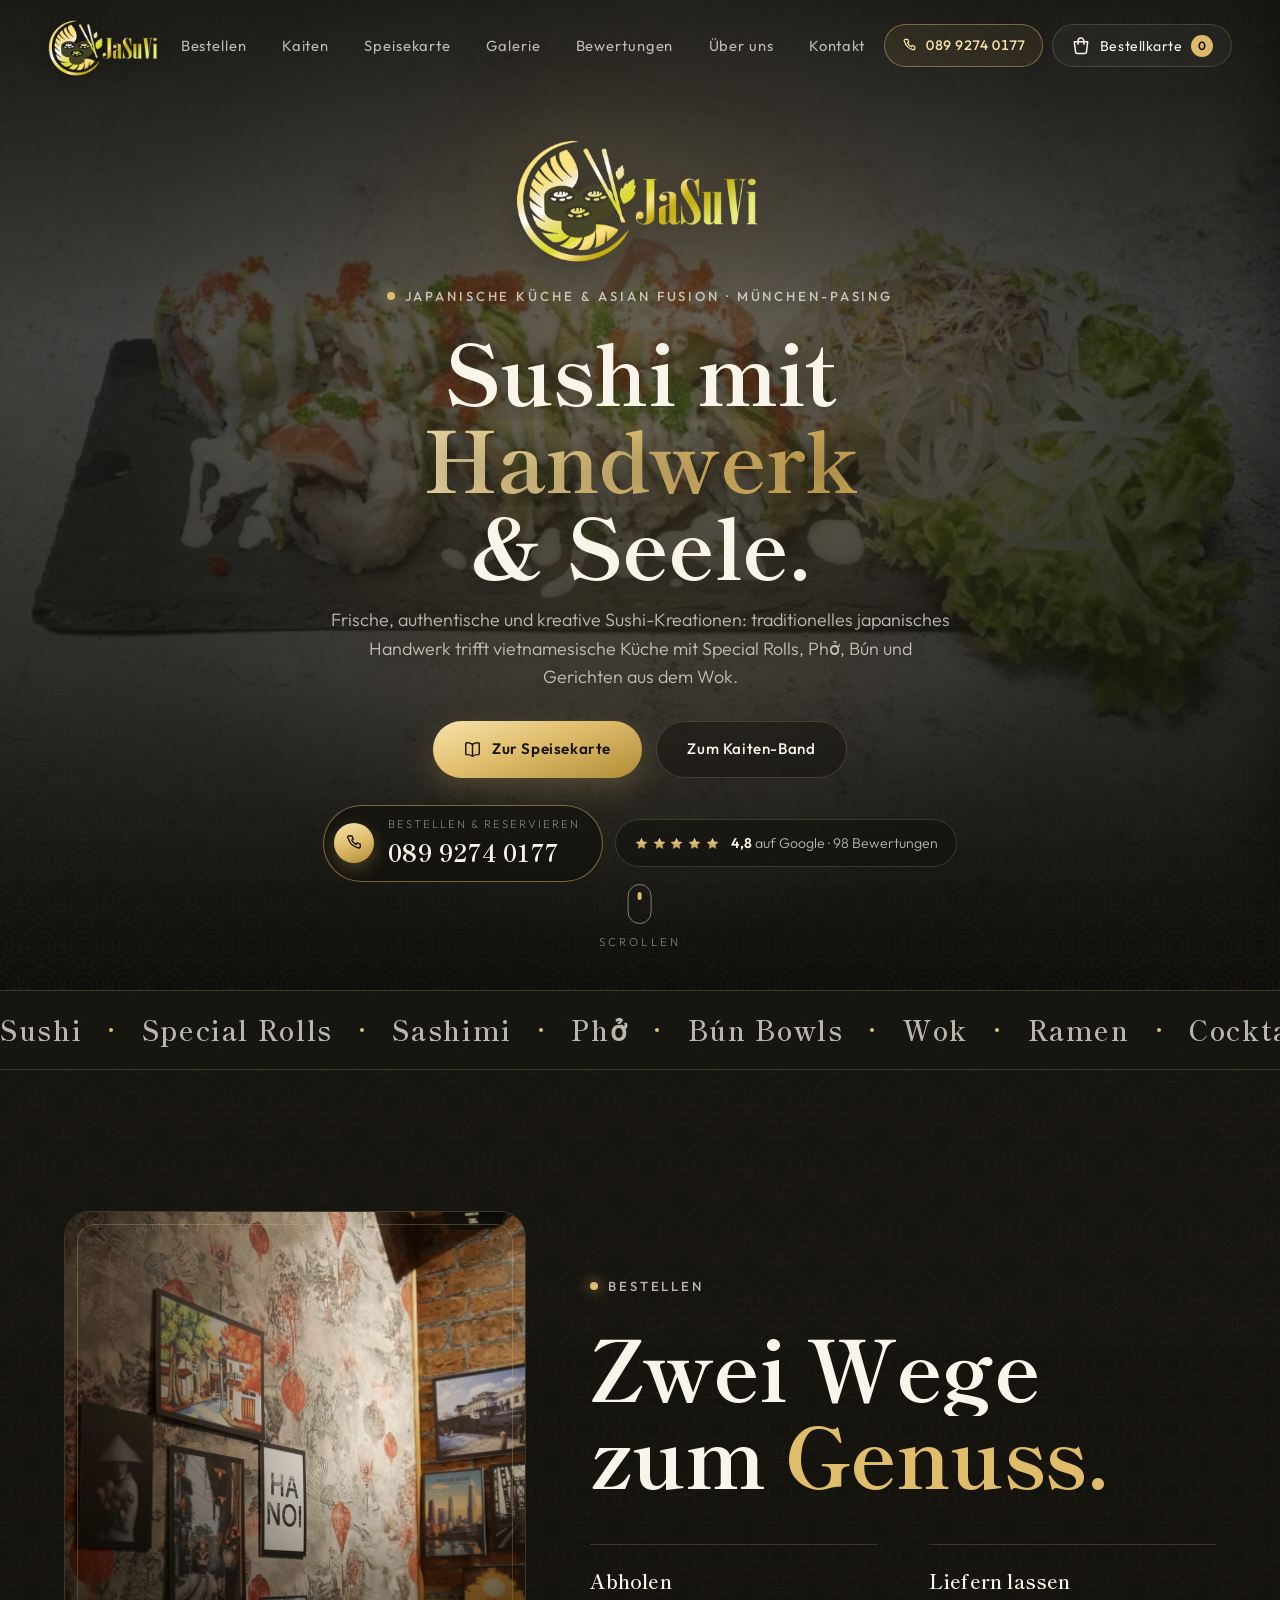
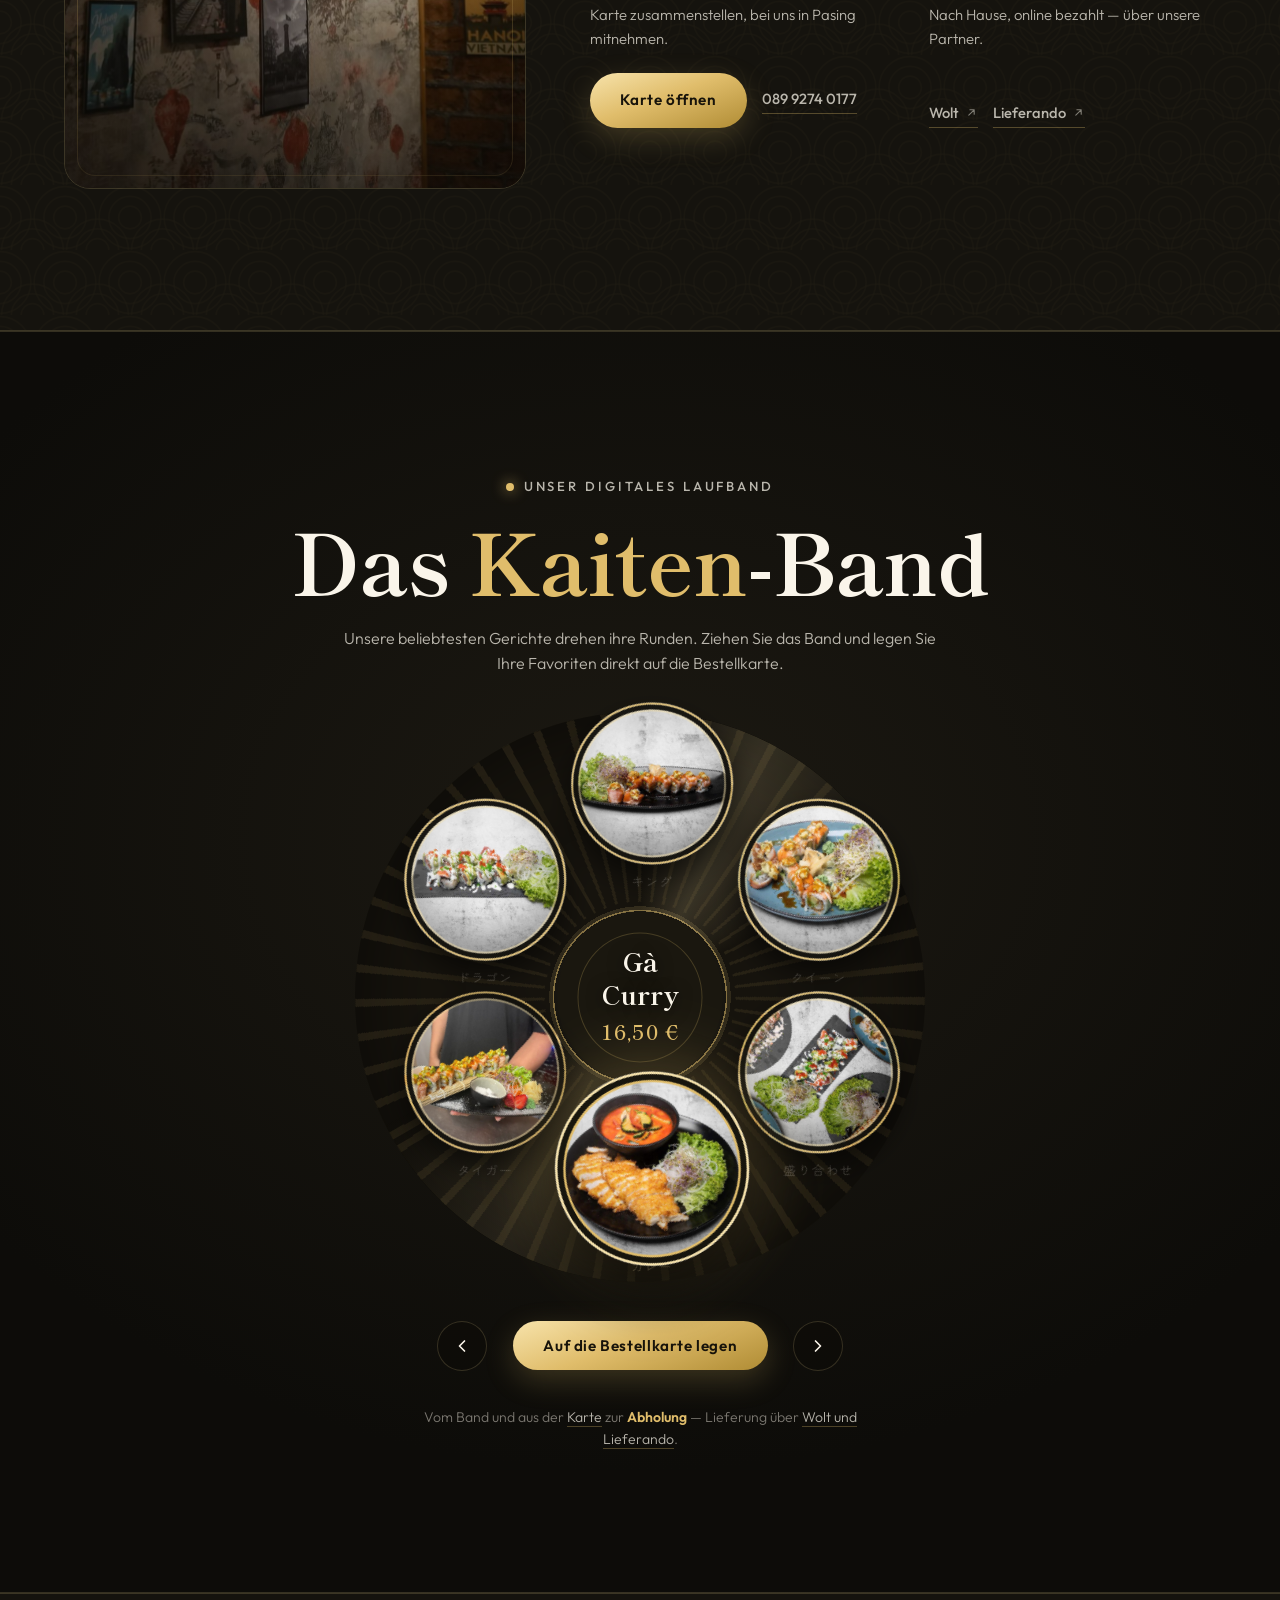
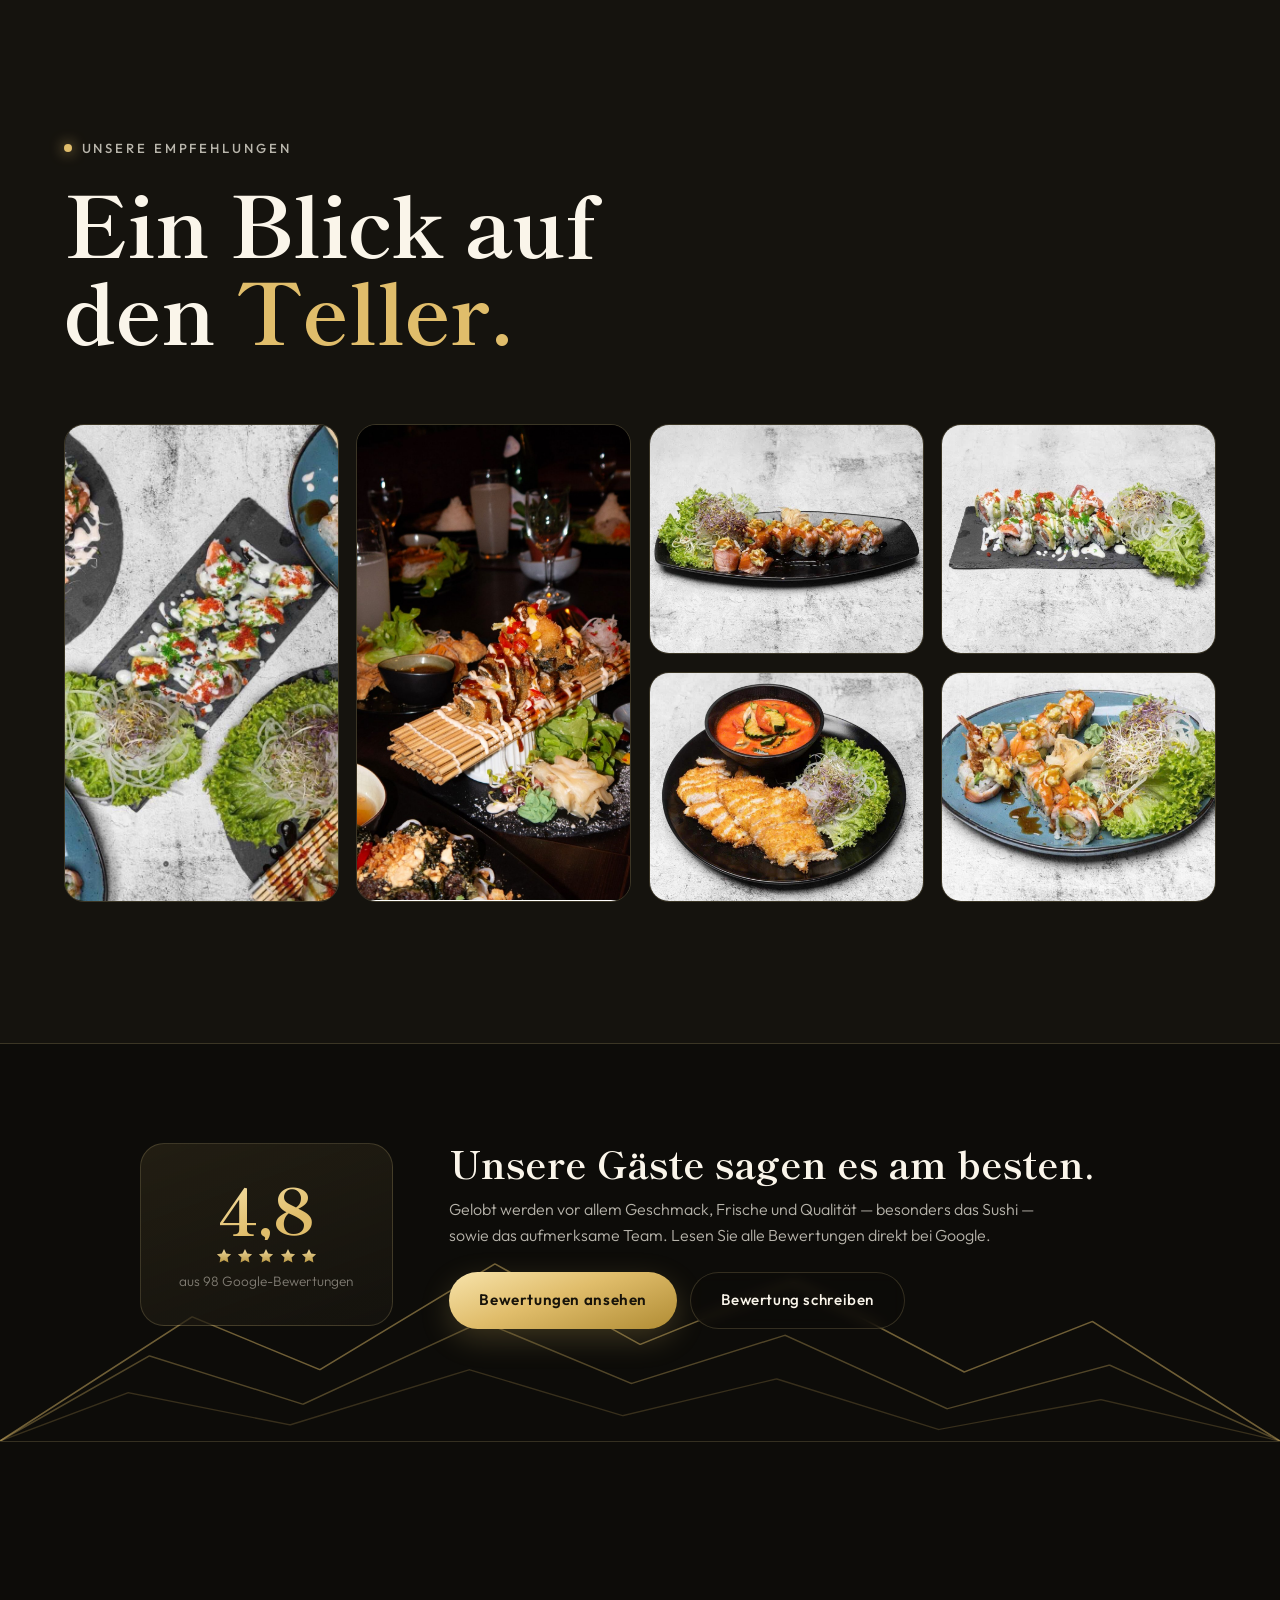
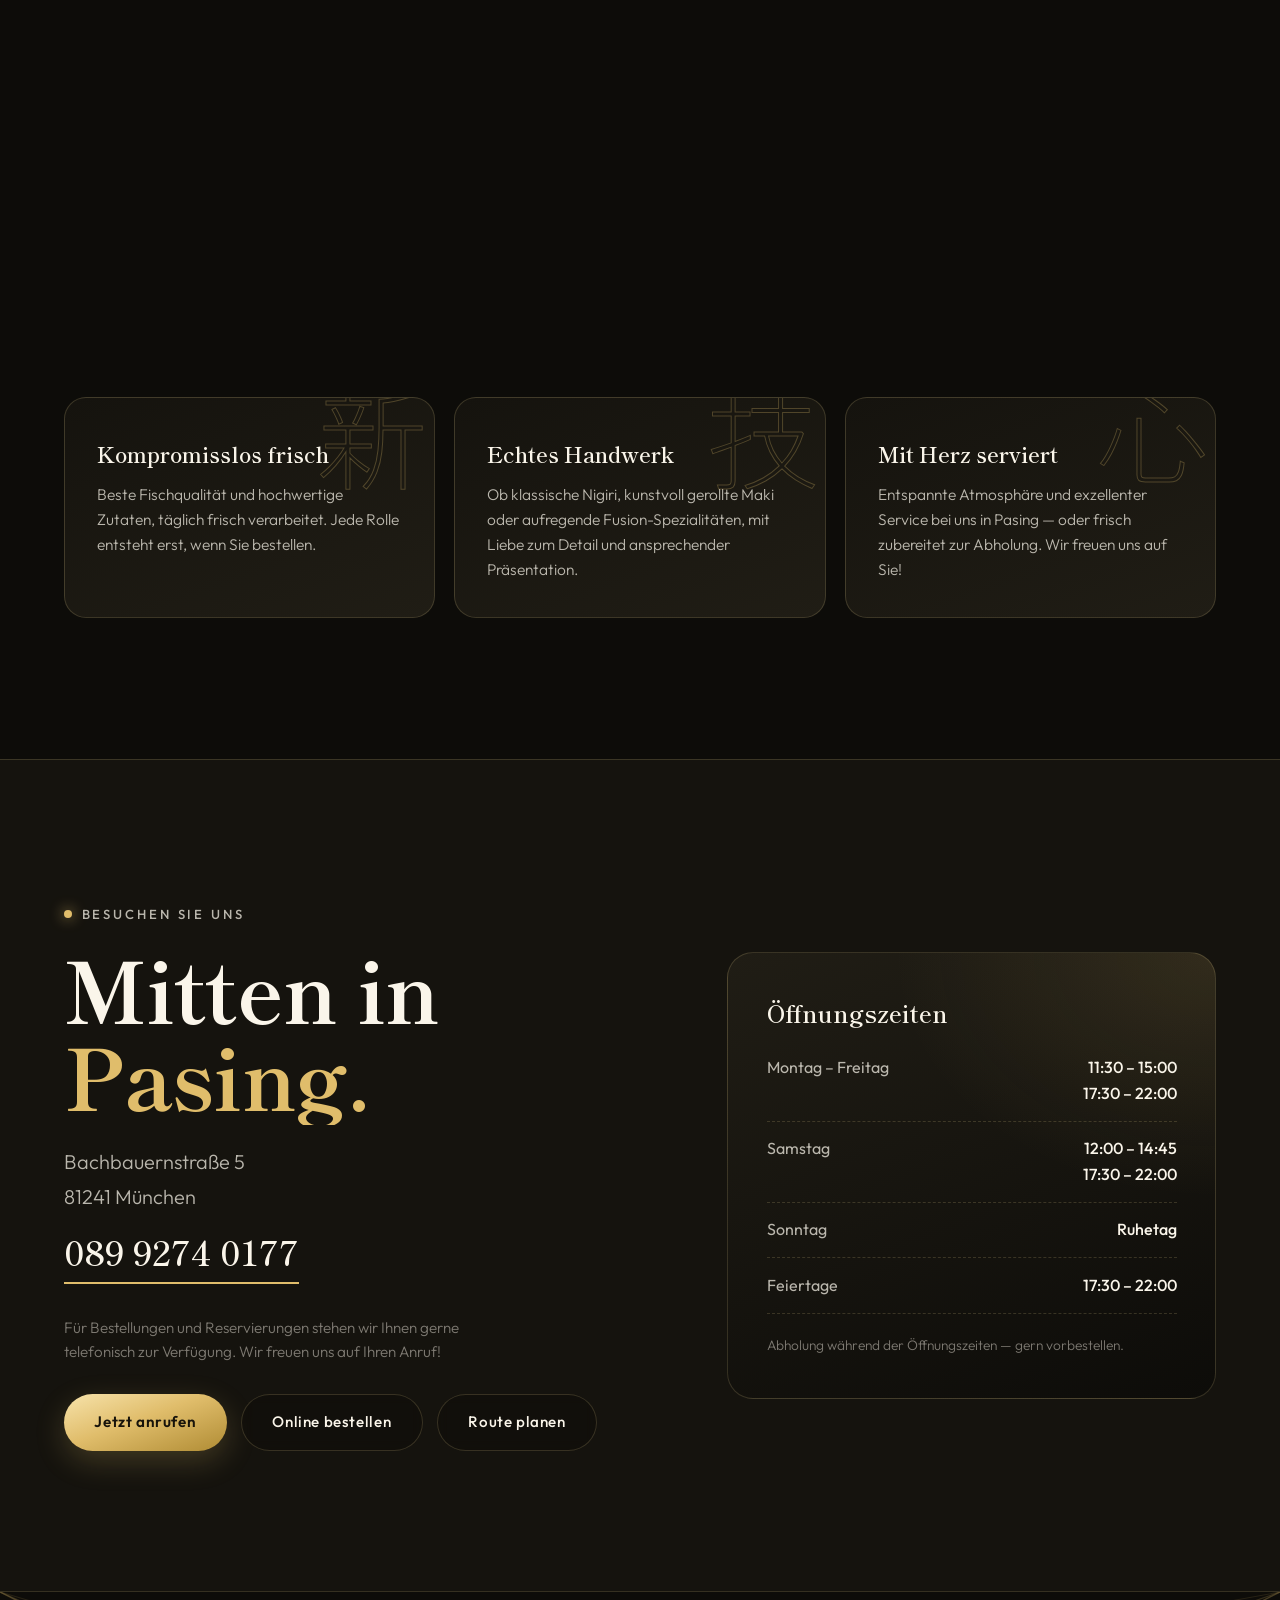
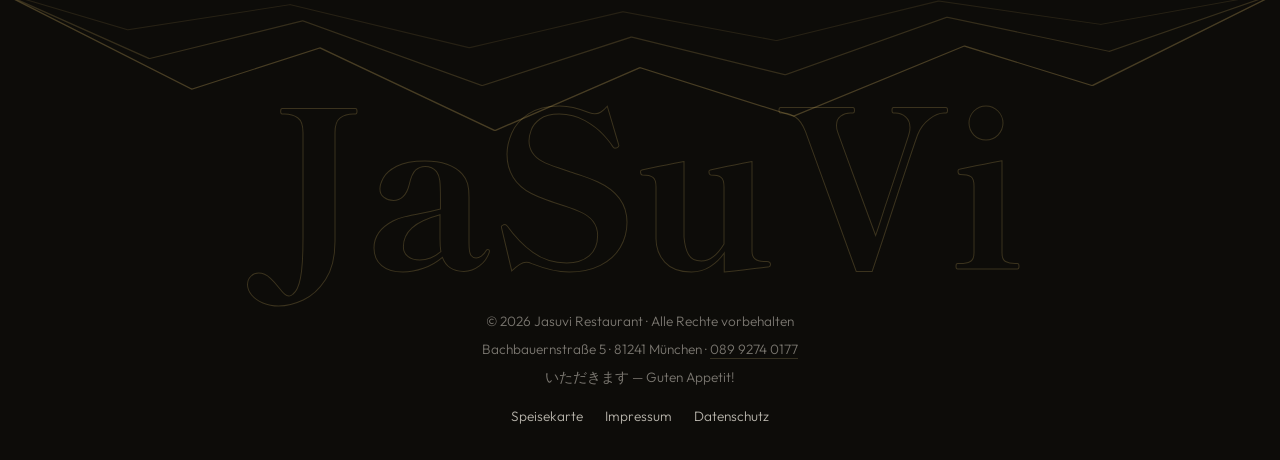
==== index.html @ 4834dc60 "Bestellsektion entkasten, Lieferando-Dopplung raus, Pfeil aufgeraeumt - jasuvi-munchen.de ist ein Li" ====
<!DOCTYPE html>
<html lang="de">
<head>
  <meta charset="UTF-8">
  <meta name="viewport" content="width=device-width, initial-scale=1.0">
  <title>JaSuVi — Japanisches Restaurant &amp; Asian Fusion München-Pasing</title>
  <meta name="description" content="JaSuVi München-Pasing: frisches Sushi, Special Rolls und vietnamesische Küche: Phở, Bún, Wok. Zur Abholung vorbestellen oder liefern lassen. Bachbauernstraße 5, 81241 München, Tel. 089 9274 0177.">
  <link rel="preconnect" href="https://fonts.googleapis.com">
  <link rel="preconnect" href="https://fonts.gstatic.com" crossorigin>
  <link href="https://fonts.googleapis.com/css2?family=Shippori+Mincho:wght@500;600;700;800&family=Outfit:wght@300;400;500;600;700&family=Zen+Kaku+Gothic+New:wght@400;500&display=swap" rel="stylesheet">
  <link rel="stylesheet" href="styles.css">
  <link rel="icon" href="data:image/svg+xml,<svg xmlns='http://www.w3.org/2000/svg' viewBox='0 0 100 100'><circle cx='50' cy='50' r='44' fill='%23c9a24b'/><circle cx='50' cy='50' r='20' fill='%230f0e0b'/></svg>">
</head>
<body>

  <!-- ══════════ Preloader ══════════ -->
  <div class="preloader" id="preloader" aria-hidden="true">
    <div class="preloader-inner">
      <img class="preloader-logo" src="img/logo-hero.png" alt="" width="292" height="160">
      <div class="preloader-line"><span class="preloader-line-fill"></span></div>
    </div>
    <div class="preloader-panel panel-left"></div>
    <div class="preloader-panel panel-right"></div>
  </div>

  <!-- ══════════ Grain ══════════ -->
  <div class="grain" aria-hidden="true"></div>

  <!-- ══════════ Header ══════════ -->
  <header class="site-header" id="siteHeader">
    <a class="brand" href="#top" data-magnetic>
      <img class="brand-logo" src="img/logo.png" alt="JaSuVi — Japanisches Restaurant" width="146" height="80">
    </a>
    <nav class="site-nav" aria-label="Hauptnavigation">
      <a href="#bestellen" class="nav-link" data-magnetic>Bestellen</a>
      <a href="#kaiten" class="nav-link" data-magnetic>Kaiten</a>
      <a href="speisekarte.html" class="nav-link" data-magnetic>Speisekarte</a>
      <a href="#galerie" class="nav-link" data-magnetic>Galerie</a>
      <a href="#bewertungen" class="nav-link" data-magnetic>Bewertungen</a>
      <a href="#philosophie" class="nav-link" data-magnetic>Über uns</a>
      <a href="#kontakt" class="nav-link" data-magnetic>Kontakt</a>
    </nav>
    <div class="header-actions">
    <a class="header-phone" href="tel:+498992740177" data-magnetic aria-label="Anrufen: 089 9274 0177">
      <svg viewBox="0 0 24 24" width="17" height="17" fill="none" stroke="currentColor" stroke-width="1.8" stroke-linecap="round" stroke-linejoin="round" aria-hidden="true">
        <path d="M6.6 3.5h3l1.5 3.8-1.9 1.1a12 12 0 0 0 5.4 5.4l1.1-1.9 3.8 1.5v3a1.6 1.6 0 0 1-1.7 1.6A16.5 16.5 0 0 1 5 6.2 1.6 1.6 0 0 1 6.6 3.5Z"/>
      </svg>
      <span>089 9274 0177</span>
    </a>
    <button class="cart-toggle" id="cartToggle" data-magnetic aria-label="Bestellkarte öffnen">
      <svg viewBox="0 0 24 24" width="20" height="20" fill="none" stroke="currentColor" stroke-width="1.8" stroke-linecap="round" stroke-linejoin="round" aria-hidden="true">
        <path d="M4 7h16l-1.5 12.5a2 2 0 0 1-2 1.5H7.5a2 2 0 0 1-2-1.5L4 7Z"/>
        <path d="M8.5 10V6a3.5 3.5 0 0 1 7 0v4"/>
      </svg>
      <span class="cart-label">Bestellkarte</span>
      <span class="cart-count" id="cartCount">0</span>
    </button>
    </div>
  </header>

  <main id="top">

    <!-- ══════════ Hero ══════════ -->
    <section class="hero" id="hero">
      <!-- Vollflächige Foto-Bühne: die Bilder wechseln, das Design liegt darüber -->
      <div class="hero-stage" aria-hidden="true">
        <img class="hero-slide is-active" src="img/bg-hero.jpg" alt="" fetchpriority="high">
        <img class="hero-slide" src="img/sushi-3.jpg" alt="" loading="lazy">
        <img class="hero-slide" src="img/hero.jpg" alt="" loading="lazy">
        <img class="hero-slide" src="img/sushi-4.jpg" alt="" loading="lazy">
        <span class="hero-veil"></span>
        <span class="hero-seigaiha"></span>
        <span class="hero-glow"></span>
      </div>

      <div class="hero-content">
        <img class="hero-logo" src="img/logo-hero.png" alt="JaSuVi" width="731" height="400">
        <p class="hero-eyebrow reveal-up"><span class="eyebrow-dot"></span>Japanische Küche &amp; Asian Fusion · München-Pasing</p>
        <h1 class="hero-title">
          <span class="hero-line"><span class="hero-line-inner">Sushi mit</span></span>
          <span class="hero-line"><span class="hero-line-inner accent">Handwerk</span></span>
          <span class="hero-line"><span class="hero-line-inner">&amp; Seele.</span></span>
        </h1>
        <p class="hero-sub reveal-up">Frische, authentische und kreative Sushi-Kreationen: traditionelles
        japanisches Handwerk trifft vietnamesische Küche mit Special Rolls, Phở, Bún und Gerichten aus dem Wok.</p>
        <div class="hero-cta reveal-up">
          <a href="speisekarte.html" class="btn btn-primary btn-icon" data-magnetic>
            <svg viewBox="0 0 24 24" width="19" height="19" fill="none" stroke="currentColor" stroke-width="1.8" stroke-linecap="round" stroke-linejoin="round" aria-hidden="true">
              <path d="M12 5.5C10.2 4 7.6 3.4 4.5 3.5c-.6 0-1 .5-1 1v13c0 .6.4 1 1 1 3.1-.1 5.7.5 7.5 2 1.8-1.5 4.4-2.1 7.5-2 .6 0 1-.4 1-1v-13c0-.5-.4-1-1-1-3.1-.1-5.7.5-7.5 2Z"/>
              <path d="M12 5.5v15"/>
            </svg>
            <span>Zur Speisekarte</span>
          </a>
          <a href="#kaiten" class="btn btn-ghost" data-magnetic><span>Zum Kaiten-Band</span></a>
        </div>
        <div class="hero-meta reveal-up">
          <a class="hero-phone" href="tel:+498992740177" data-magnetic>
            <span class="hero-phone-ring" aria-hidden="true">
              <svg viewBox="0 0 24 24" width="20" height="20" fill="none" stroke="currentColor" stroke-width="1.7" stroke-linecap="round" stroke-linejoin="round">
                <path d="M6.6 3.5h3l1.5 3.8-1.9 1.1a12 12 0 0 0 5.4 5.4l1.1-1.9 3.8 1.5v3a1.6 1.6 0 0 1-1.7 1.6A16.5 16.5 0 0 1 5 6.2 1.6 1.6 0 0 1 6.6 3.5Z"/>
              </svg>
            </span>
            <span class="hero-phone-text">
              <span class="hero-phone-label">Bestellen &amp; reservieren</span>
              <span class="hero-phone-number">089 9274 0177</span>
            </span>
          </a>
          <a class="hero-rating" href="https://www.google.com/maps/search/?api=1&amp;query=JaSuVi%20Restaurant%20Bachbauernstra%C3%9Fe%205%2081241%20M%C3%BCnchen" target="_blank" rel="noopener">
            <span class="stars" aria-hidden="true"><i></i><i></i><i></i><i></i><i></i></span>
            <span class="hero-rating-text"><strong id="heroRatingValue">4,8</strong> auf Google · <span id="heroRatingCount">98</span> Bewertungen</span>
          </a>
        </div>
      </div>

      <a class="scroll-hint" href="#kaiten" aria-label="Weiter scrollen">
        <span class="scroll-hint-track"><span class="scroll-hint-dot"></span></span>
        <span class="scroll-hint-text">Scrollen</span>
      </a>
    </section>

    <!-- ══════════ Marquee ══════════ -->
    <div class="marquee" aria-hidden="true">
      <div class="marquee-track">
        <span class="marquee-content">Sushi <i>·</i> Special Rolls <i>·</i> Sashimi <i>·</i> Phở <i>·</i> Bún Bowls <i>·</i> Wok <i>·</i> Ramen <i>·</i> Cocktails <i>·</i>&nbsp;</span><span class="marquee-content">Sushi <i>·</i> Special Rolls <i>·</i> Sashimi <i>·</i> Phở <i>·</i> Bún Bowls <i>·</i> Wok <i>·</i> Ramen <i>·</i> Cocktails <i>·</i>&nbsp;</span>
      </div>
    </div>

    <!-- ══════════ Bestellen: zwei Wege ══════════ -->
    <section class="ordering section" id="bestellen">
      <div class="ordering-grid">
        <figure class="ordering-photo reveal-up">
          <img src="img/interieur-hanoi.jpg" alt="Bildwand mit Motiven aus Hanoi und der Halong-Bucht im JaSuVi" loading="lazy" width="1170" height="1156">
          <span class="ordering-photo-frame" aria-hidden="true"></span>
        </figure>

        <div class="ordering-text">
          <p class="section-eyebrow reveal-up"><span class="eyebrow-dot"></span>Bestellen</p>
          <h2 class="section-title split-lines">
            <span class="hero-line"><span class="hero-line-inner">Zwei Wege</span></span>
            <span class="hero-line"><span class="hero-line-inner">zum <em class="accent">Genuss.</em></span></span>
          </h2>

          <div class="ordering-ways">
            <div class="ordering-way reveal-up">
              <h3>Abholen</h3>
              <p>Karte zusammenstellen, bei uns in Pasing mitnehmen.</p>
              <div class="ordering-way-actions">
                <a class="btn btn-primary" href="speisekarte.html" data-magnetic><span>Karte öffnen</span></a>
                <a class="partner-link" href="tel:+498992740177">089 9274 0177</a>
              </div>
            </div>

            <div class="ordering-way reveal-up">
              <h3>Liefern lassen</h3>
              <p>Nach Hause, online bezahlt — über unsere Partner.</p>
              <div class="ordering-way-actions">
                <a class="partner-link" href="https://wolt.com/de/deu/munich/restaurant/jasuvi" target="_blank" rel="noopener">
                  <span>Wolt</span>
                  <svg viewBox="0 0 24 24" width="13" height="13" fill="none" stroke="currentColor" stroke-width="2" stroke-linecap="round" stroke-linejoin="round" aria-hidden="true"><path d="M7 17L17 7M9 7h8v8"/></svg>
                </a>
                <a class="partner-link" href="https://www.lieferando.de/speisekarte/jasuvi" target="_blank" rel="noopener">
                  <span>Lieferando</span>
                  <svg viewBox="0 0 24 24" width="13" height="13" fill="none" stroke="currentColor" stroke-width="2" stroke-linecap="round" stroke-linejoin="round" aria-hidden="true"><path d="M7 17L17 7M9 7h8v8"/></svg>
                </a>
              </div>
            </div>
          </div>
        </div>
      </div>
    </section>

    <!-- ══════════ Kaiten 3D ══════════ -->
    <section class="kaiten section" id="kaiten">
      <div class="section-head">
        <p class="section-eyebrow reveal-up"><span class="eyebrow-dot"></span>Unser digitales Laufband</p>
        <h2 class="section-title split-lines">
          <span class="hero-line"><span class="hero-line-inner">Das <em class="accent">Kaiten</em>-Band</span></span>
        </h2>
        <p class="section-sub reveal-up">Unsere beliebtesten Gerichte drehen ihre Runden. Ziehen Sie das Band
        und legen Sie Ihre Favoriten direkt auf die Bestellkarte.</p>
      </div>

      <div class="kaiten-stage" id="kaitenStage">
        <div class="kaiten-belt-disc" aria-hidden="true"></div>
        <div class="kaiten-ring" id="kaitenRing">
          <div class="kaiten-belt-stripes" aria-hidden="true"></div>
          <!-- Teller werden per JS eingesetzt -->
        </div>
        <div class="kaiten-center">
          <div class="kaiten-caption" id="kaitenCaption" aria-live="polite">
            <span class="kaiten-caption-name" id="kaitenName">Tiger Roll</span>
            <span class="kaiten-caption-price" id="kaitenPrice">16,50 €</span>
          </div>
        </div>
      </div>

      <div class="kaiten-controls">
        <button class="kaiten-arrow" id="kaitenPrev" data-magnetic aria-label="Band zurückdrehen">
          <svg viewBox="0 0 24 24" width="20" height="20" fill="none" stroke="currentColor" stroke-width="2" stroke-linecap="round" stroke-linejoin="round"><path d="M15 6l-6 6 6 6"/></svg>
        </button>
        <button class="btn btn-primary" id="kaitenAdd" data-magnetic><span>Auf die Bestellkarte legen</span></button>
        <button class="kaiten-arrow" id="kaitenNext" data-magnetic aria-label="Band weiterdrehen">
          <svg viewBox="0 0 24 24" width="20" height="20" fill="none" stroke="currentColor" stroke-width="2" stroke-linecap="round" stroke-linejoin="round"><path d="M9 6l6 6-6 6"/></svg>
        </button>
      </div>

      <p class="pickup-note reveal-up">Vom Band und aus der <a href="speisekarte.html">Karte</a> zur
      <strong>Abholung</strong> — Lieferung über <a href="#bestellen">Wolt und Lieferando</a>.</p>
    </section>

    <!-- ══════════ Galerie ══════════ -->
    <section class="gallery section" id="galerie">
      <div class="section-head">
        <p class="section-eyebrow reveal-up"><span class="eyebrow-dot"></span>Unsere Empfehlungen</p>
        <h2 class="section-title split-lines">
          <span class="hero-line"><span class="hero-line-inner">Ein Blick auf</span></span>
          <span class="hero-line"><span class="hero-line-inner">den <em class="accent">Teller.</em></span></span>
        </h2>
      </div>
      <div class="gallery-grid">
        <figure class="gallery-item reveal-up gi-tall">
          <img src="img/sushi-2.jpg" alt="Flatlay mehrerer Sushi-Teller" loading="lazy" width="1024" height="1024">
          <figcaption>Sushi-Platten für den großen Hunger</figcaption>
        </figure>
        <figure class="gallery-item reveal-up gi-tall">
          <img src="img/gericht-crunchy-roll.jpg" alt="Crunchy Roll mit Panko-Kruste auf einer Bambusmatte" loading="lazy" width="1170" height="1562">
          <figcaption>Crunchy Roll — knusprig paniert</figcaption>
        </figure>
        <figure class="gallery-item reveal-up">
          <img src="img/sushi-1.jpg" alt="Lachs-Rollen auf schwarzem Teller" loading="lazy" width="1024" height="1024">
          <figcaption>Frische Lachs-Rollen</figcaption>
        </figure>
        <figure class="gallery-item reveal-up">
          <img src="img/sushi-3.jpg" alt="Sushi-Rollen auf Schieferplatte mit Salat" loading="lazy" width="1024" height="1024">
          <figcaption>Inside-Out Rolls auf Schiefer</figcaption>
        </figure>
        <figure class="gallery-item reveal-up">
          <img src="img/gericht-chicken-curry.jpg" alt="Paniertes Hähnchen mit roter Curry-Suppe" loading="lazy" width="1024" height="1024">
          <figcaption>Gà Curry mit Kokosmilch</figcaption>
        </figure>
        <figure class="gallery-item reveal-up">
          <img src="img/sushi-4.jpg" alt="Garnelen-Sushi auf blauem Teller" loading="lazy" width="907" height="907">
          <figcaption>Ebi — Garnelen-Sushi</figcaption>
        </figure>
      </div>
    </section>

    <!-- ══════════ Google-Bewertungen ══════════ -->
    <section class="rating-band" id="bewertungen">
      <span class="rating-mountains" aria-hidden="true"></span>
      <div class="rating-inner">
        <div class="rating-score reveal-up">
          <span class="rating-value" id="ratingValue">4,8</span>
          <span class="stars stars-lg" id="ratingStars" aria-hidden="true"><i></i><i></i><i></i><i></i><i></i></span>
          <span class="rating-meta">aus <span id="ratingCount">98</span> Google-Bewertungen</span>
        </div>
        <div class="rating-text reveal-up">
          <h2>Unsere Gäste sagen es am besten.</h2>
          <p>Gelobt werden vor allem Geschmack, Frische und Qualität — besonders das Sushi — sowie das
          aufmerksame Team. Lesen Sie alle Bewertungen direkt bei Google.</p>
          <div class="rating-actions">
            <a class="btn btn-primary" href="https://www.google.com/maps/search/?api=1&amp;query=JaSuVi%20Restaurant%20Bachbauernstra%C3%9Fe%205%2081241%20M%C3%BCnchen" target="_blank" rel="noopener" data-magnetic><span>Bewertungen ansehen</span></a>
            <a class="btn btn-ghost" href="https://www.google.com/search?q=JaSuVi+Restaurant+Bachbauernstra%C3%9Fe+5+M%C3%BCnchen" target="_blank" rel="noopener" data-magnetic id="reviewWriteLink"><span>Bewertung schreiben</span></a>
          </div>
        </div>
      </div>
    </section>

    <!-- ══════════ Philosophie / Über uns ══════════ -->
    <section class="philosophy section" id="philosophie">
      <div class="section-head">
        <p class="section-eyebrow reveal-up"><span class="eyebrow-dot"></span>Über uns</p>
        <h2 class="section-title split-lines">
          <span class="hero-line"><span class="hero-line-inner">Tradition, die man</span></span>
          <span class="hero-line"><span class="hero-line-inner"><em class="accent">schmeckt.</em></span></span>
        </h2>
        <p class="section-sub reveal-up">Willkommen im Jasuvi Restaurant, Ihrem Ort für frische, authentische und
        kreative Sushi-Kreationen. Unser Team verbindet traditionelle japanische Handwerkskunst mit modernen
        Einflüssen, dazu servieren wir warme asiatische Gerichte und köstliche Vorspeisen.</p>
      </div>
      <div class="philosophy-grid">
        <article class="philo-card reveal-up" data-tilt>
          <span class="philo-kanji" aria-hidden="true">新</span>
          <h3>Kompromisslos frisch</h3>
          <p>Beste Fischqualität und hochwertige Zutaten, täglich frisch verarbeitet. Jede Rolle entsteht erst, wenn Sie bestellen.</p>
        </article>
        <article class="philo-card reveal-up" data-tilt>
          <span class="philo-kanji" aria-hidden="true">技</span>
          <h3>Echtes Handwerk</h3>
          <p>Ob klassische Nigiri, kunstvoll gerollte Maki oder aufregende Fusion-Spezialitäten, mit Liebe zum Detail und ansprechender Präsentation.</p>
        </article>
        <article class="philo-card reveal-up" data-tilt>
          <span class="philo-kanji" aria-hidden="true">心</span>
          <h3>Mit Herz serviert</h3>
          <p>Entspannte Atmosphäre und exzellenter Service bei uns in Pasing — oder frisch zubereitet zur Abholung. Wir freuen uns auf Sie!</p>
        </article>
      </div>
    </section>

    <!-- ══════════ Kontakt ══════════ -->
    <section class="contact section" id="kontakt">
      <div class="contact-grid">
        <div class="contact-info">
          <p class="section-eyebrow reveal-up"><span class="eyebrow-dot"></span>Besuchen Sie uns</p>
          <h2 class="section-title split-lines">
            <span class="hero-line"><span class="hero-line-inner">Mitten in</span></span>
            <span class="hero-line"><span class="hero-line-inner"><em class="accent">Pasing.</em></span></span>
          </h2>
          <address class="contact-address reveal-up">
            Bachbauernstraße 5<br>81241 München<br>
            <a href="tel:+498992740177" class="contact-phone" data-magnetic>089 9274 0177</a>
          </address>
          <p class="contact-hint reveal-up">Für Bestellungen und Reservierungen stehen wir Ihnen gerne telefonisch
          zur Verfügung. Wir freuen uns auf Ihren Anruf!</p>
          <div class="contact-actions reveal-up">
            <a class="btn btn-primary" href="tel:+498992740177" data-magnetic><span>Jetzt anrufen</span></a>
            <a class="btn btn-ghost" href="#bestellen" data-magnetic><span>Online bestellen</span></a>
            <a class="btn btn-ghost" href="https://maps.google.com/?q=JaSuVi+Bachbauernstra%C3%9Fe+5+81241+M%C3%BCnchen" target="_blank" rel="noopener" data-magnetic><span>Route planen</span></a>
          </div>
        </div>
        <div class="hours-card reveal-up" data-tilt>
          <h3 class="hours-title">Öffnungszeiten</h3>
          <dl class="hours-list">
            <div class="hours-row"><dt>Montag – Freitag</dt><dd>11:30 – 15:00<br>17:30 – 22:00</dd></div>
            <div class="hours-row"><dt>Samstag</dt><dd>12:00 – 14:45<br>17:30 – 22:00</dd></div>
            <div class="hours-row"><dt>Sonntag</dt><dd>Ruhetag</dd></div>
            <div class="hours-row"><dt>Feiertage</dt><dd>17:30 – 22:00</dd></div>
          </dl>
          <p class="hours-hint">Abholung während der Öffnungszeiten — gern vorbestellen.</p>
        </div>
      </div>
    </section>

    <!-- ══════════ Footer ══════════ -->
    <footer class="footer">
      <div class="footer-word" aria-hidden="true">JaSuVi</div>
      <div class="footer-meta">
        <span>© 2026 Jasuvi Restaurant · Alle Rechte vorbehalten</span>
        <span>Bachbauernstraße 5 · 81241 München · <a href="tel:+498992740177">089 9274 0177</a></span>
        <span>いただきます — Guten Appetit!</span>
        <nav class="footer-links" aria-label="Rechtliches">
          <a href="speisekarte.html">Speisekarte</a>
          <a href="impressum.html">Impressum</a>
          <a href="impressum.html#datenschutz">Datenschutz</a>
        </nav>
      </div>
    </footer>
  </main>

  <!-- ══════════ Teller-Großansicht ══════════ -->
  <div class="lightbox" id="lightbox" aria-hidden="true" role="dialog" aria-modal="true" aria-label="Gericht in Großansicht">
    <button class="lightbox-close" id="lightboxClose" aria-label="Schließen">
      <svg viewBox="0 0 24 24" width="22" height="22" fill="none" stroke="currentColor" stroke-width="2" stroke-linecap="round"><path d="M6 6l12 12M18 6L6 18"/></svg>
    </button>
    <button class="lightbox-nav lightbox-prev" id="lightboxPrev" aria-label="Vorheriges Gericht">
      <svg viewBox="0 0 24 24" width="24" height="24" fill="none" stroke="currentColor" stroke-width="2" stroke-linecap="round" stroke-linejoin="round"><path d="M15 6l-6 6 6 6"/></svg>
    </button>
    <figure class="lightbox-plate">
      <span class="lightbox-photo">
        <img id="lightboxImg" src="[data-uri]" alt="">
        <span class="plate-rim"></span>
      </span>
      <figcaption>
        <span class="lightbox-tag" id="lightboxTag"></span>
        <h3 id="lightboxName">—</h3>
        <p class="lightbox-desc" id="lightboxDesc"></p>
        <p class="lightbox-price" id="lightboxPrice"></p>
        <button class="btn btn-primary" id="lightboxAdd"><span>Auf die Bestellkarte</span></button>
      </figcaption>
    </figure>
    <button class="lightbox-nav lightbox-next" id="lightboxNext" aria-label="Nächstes Gericht">
      <svg viewBox="0 0 24 24" width="24" height="24" fill="none" stroke="currentColor" stroke-width="2" stroke-linecap="round" stroke-linejoin="round"><path d="M9 6l6 6-6 6"/></svg>
    </button>
  </div>

  <!-- ══════════ Bestellkarte ══════════ -->
  <div class="cart-scrim" id="cartScrim"></div>
  <aside class="cart" id="cart" aria-label="Bestellkarte" aria-hidden="true">
    <header class="cart-head">
      <div>
        <h2 class="cart-title">Bestellkarte</h2>
        <p class="cart-subtitle">お持ち帰り · Ihre Abholung</p>
      </div>
      <button class="cart-close" id="cartClose" data-magnetic aria-label="Bestellkarte schließen">
        <svg viewBox="0 0 24 24" width="22" height="22" fill="none" stroke="currentColor" stroke-width="2" stroke-linecap="round"><path d="M6 6l12 12M18 6L6 18"/></svg>
      </button>
    </header>

    <div class="cart-empty" id="cartEmpty">
      <svg viewBox="0 0 120 120" width="110" height="110" aria-hidden="true">
        <circle cx="60" cy="60" r="52" fill="none" stroke="currentColor" stroke-opacity=".18" stroke-width="2" stroke-dasharray="4 7"/>
        <g opacity=".55">
          <circle cx="60" cy="60" r="26" fill="none" stroke="currentColor" stroke-width="2"/>
          <circle cx="60" cy="60" r="10" fill="currentColor" fill-opacity=".35"/>
        </g>
      </svg>
      <p>Ihre Bestellkarte ist noch leer.</p>
      <p class="cart-empty-hint">Stellen Sie Ihre Abholung zusammen — vom Kaiten-Band oder aus der Speisekarte.</p>
    </div>

    <ul class="cart-items" id="cartItems"></ul>

    <footer class="cart-foot" id="cartFoot">
      <div class="cart-total-row">
        <span>Zwischensumme</span>
        <span class="cart-total" id="cartTotal">0,00 €</span>
      </div>
      <p class="cart-mode-hint">Zur <strong>Abholung</strong> bei uns in Pasing — bezahlt wird vor Ort.</p>
      <button class="btn btn-primary btn-block" id="checkoutToggle" data-magnetic><span>Zur Abholung vorbestellen</span></button>

      <form class="checkout" id="checkoutForm" hidden>
        <label class="checkout-field">
          <span>Ihr Name</span>
          <input type="text" name="kunde" autocomplete="name" required>
        </label>
        <label class="checkout-field">
          <span>Ihre Telefonnummer</span>
          <input type="tel" name="telefon" autocomplete="tel" required>
        </label>
        <label class="checkout-field">
          <span>Abholzeit <em>(optional)</em></span>
          <input type="text" name="zeit" placeholder="z. B. 19:00 Uhr">
        </label>
        <label class="checkout-field">
          <span>Hinweis <em>(optional)</em></span>
          <input type="text" name="hinweis" placeholder="z. B. ohne Koriander">
        </label>
        <button class="btn btn-primary btn-block" type="submit"><span>Per WhatsApp senden</span></button>
        <button class="btn btn-ghost btn-block" type="button" id="checkoutCopy"><span>Text kopieren &amp; anrufen</span></button>
        <p class="checkout-note">Ihre Vorbestellung wird als fertiger Text erstellt — Sie senden ihn selbst ab,
        wir bestätigen kurz zurück und halten alles frisch für Sie bereit.</p>
      </form>
      <p class="checkout-feedback" id="checkoutFeedback" role="status" aria-live="polite"></p>

    </footer>
  </aside>

  <!-- Live-Google-Bewertung (optional):
       Tragen Sie hier einen Google-Places-API-Schlüssel (auf diese Domain beschränkt!)
       und die Place-ID des Restaurants ein — dann werden Schnitt und Anzahl live
       geladen. Ohne Eintrag bleiben die gepflegten Werte im HTML stehen. -->
  <script>
    window.JASUVI_GOOGLE = { apiKey: "", placeId: "" };
  </script>
  <script src="menu-data.js"></script>
  <script src="app.js"></script>
</body>
</html>
---- styles.css ----
/* ═══════════════════════════════════════════════════════════
   JaSuVi — München-Pasing
   Gold & Schwarz: dunkle Bühne, Washi-Töne, Gold als Akzent
   (abgeleitet vom goldenen JaSuVi-Logo)
   ═══════════════════════════════════════════════════════════ */

:root {
  --ink: #0d0c09;
  --ink-2: #15130e;
  --ink-3: #201d15;
  --line: rgba(233, 207, 143, 0.18);
  --paper: #faf5ea;
  --paper-dim: rgba(250, 245, 234, 0.72);
  --paper-faint: rgba(250, 245, 234, 0.46);
  --gold: #e0bd6b;
  --gold-deep: #b08c34;
  --gold-bright: #f7e3ab;
  --on-gold: #17130a;
  --font-display: "Shippori Mincho", "Times New Roman", serif;
  --font-body: "Outfit", "Helvetica Neue", Arial, sans-serif;
  --font-jp: "Zen Kaku Gothic New", sans-serif;
  --ease-out: cubic-bezier(0.23, 1, 0.32, 1);
  --header-h: 92px;
  /* Seigaiha (青海波) — traditionelles Wellenmuster als goldenes Ornament */
  --seigaiha: url("data:image/svg+xml,%3Csvg xmlns='http://www.w3.org/2000/svg' width='80' height='40' viewBox='0 0 80 40'%3E%3Cg fill='none' stroke='%23e0bd6b' stroke-opacity='.45' stroke-width='1'%3E%3Ccircle cx='0' cy='20' r='19'/%3E%3Ccircle cx='0' cy='20' r='13'/%3E%3Ccircle cx='0' cy='20' r='7'/%3E%3Ccircle cx='40' cy='20' r='19'/%3E%3Ccircle cx='40' cy='20' r='13'/%3E%3Ccircle cx='40' cy='20' r='7'/%3E%3Ccircle cx='80' cy='20' r='19'/%3E%3Ccircle cx='80' cy='20' r='13'/%3E%3Ccircle cx='80' cy='20' r='7'/%3E%3Ccircle cx='20' cy='40' r='19'/%3E%3Ccircle cx='20' cy='40' r='13'/%3E%3Ccircle cx='20' cy='40' r='7'/%3E%3Ccircle cx='60' cy='40' r='19'/%3E%3Ccircle cx='60' cy='40' r='13'/%3E%3Ccircle cx='60' cy='40' r='7'/%3E%3C/g%3E%3C/svg%3E");
  /* Goldene Linien-Berge — Motiv der letzten Speisekarten-Seite */
  --mountains: url("data:image/svg+xml,%3Csvg xmlns='http://www.w3.org/2000/svg' width='600' height='200' viewBox='0 0 600 200' preserveAspectRatio='none'%3E%3Cg fill='none' stroke='%23e0bd6b' stroke-width='1.1' stroke-linejoin='round'%3E%3Cpath d='M0 200 L90 92 L150 138 L232 46 L300 116 L372 62 L452 140 L512 96 L600 200' stroke-opacity='.55'/%3E%3Cpath d='M0 200 L70 126 L142 168 L226 96 L296 150 L368 108 L444 172 L520 134 L600 200' stroke-opacity='.38'/%3E%3Cpath d='M0 200 L60 158 L136 186 L220 138 L292 178 L364 146 L440 190 L516 164 L600 200' stroke-opacity='.24'/%3E%3C/g%3E%3C/svg%3E");
}


.sr-only {
  position: absolute; width: 1px; height: 1px;
  margin: -1px; padding: 0; overflow: hidden;
  clip: rect(0 0 0 0); white-space: nowrap; border: 0;
}
.inline-link {
  color: var(--gold);
  border-bottom: 1px solid rgba(224, 189, 107, 0.45);
  transition: color 0.3s ease, border-color 0.3s ease;
}
.inline-link:hover { color: var(--gold-bright); border-color: var(--gold-bright); }

* { margin: 0; padding: 0; box-sizing: border-box; }
[hidden] { display: none !important; }

html { scroll-behavior: smooth; }
@media (prefers-reduced-motion: reduce) {
  html { scroll-behavior: auto; }
  *, *::before, *::after { animation-duration: 0.01ms !important; transition-duration: 0.01ms !important; }
}

body {
  background: var(--ink);
  color: var(--paper);
  font-family: var(--font-body);
  font-weight: 300;
  line-height: 1.6;
  overflow-x: hidden;
  -webkit-font-smoothing: antialiased;
}

::selection { background: var(--gold); color: var(--on-gold); }

a { color: inherit; text-decoration: none; }
button { font-family: inherit; color: inherit; background: none; border: none; cursor: pointer; }

.accent { color: var(--gold); font-style: normal; }

/* ═══════════ Grain ═══════════ */
.grain {
  position: fixed; inset: -50%;
  pointer-events: none; z-index: 60; opacity: 0.5;
  background-image: url("data:image/svg+xml,%3Csvg xmlns='http://www.w3.org/2000/svg' width='240' height='240'%3E%3Cfilter id='n'%3E%3CfeTurbulence type='fractalNoise' baseFrequency='0.9' numOctaves='2' stitchTiles='stitch'/%3E%3CfeColorMatrix values='0 0 0 0 1 0 0 0 0 1 0 0 0 0 1 0 0 0 0.05 0'/%3E%3C/filter%3E%3Crect width='240' height='240' filter='url(%23n)'/%3E%3C/svg%3E");
  animation: grain-shift 0.9s steps(4) infinite;
}
@keyframes grain-shift {
  0% { transform: translate(0, 0); }
  25% { transform: translate(-2%, 3%); }
  50% { transform: translate(3%, -2%); }
  75% { transform: translate(-3%, -3%); }
  100% { transform: translate(2%, 2%); }
}

/* ═══════════ Preloader ═══════════ */
.preloader {
  position: fixed; inset: 0; z-index: 200;
  display: grid; place-items: center;
  pointer-events: none;
}
.preloader-panel {
  position: absolute; top: 0; bottom: 0; width: 51%;
  background: var(--ink-2);
  transition: transform 1s var(--ease-out) 0.15s;
}
.panel-left { left: 0; transform-origin: left; }
.panel-right { right: 0; transform-origin: right; }
.preloader-inner {
  position: relative; z-index: 2; text-align: center;
  transition: opacity 0.45s ease, transform 0.45s ease;
}
.preloader-logo {
  display: block;
  width: clamp(200px, 34vw, 340px); height: auto;
  margin-inline: auto;
  opacity: 0;
  filter: drop-shadow(0 0 32px rgba(224, 189, 107, 0.35));
  animation: fade-up 0.9s var(--ease-out) 0.15s forwards;
}
@keyframes fade-up { from { opacity: 0; transform: translateY(14px); } to { opacity: 1; transform: translateY(0); } }
.preloader-line {
  width: min(240px, 50vw); height: 2px; margin: 1.4rem auto 0;
  background: var(--line); border-radius: 2px; overflow: hidden;
}
.preloader-line-fill {
  display: block; height: 100%; width: 100%;
  background: var(--gold);
  transform: scaleX(0); transform-origin: left;
  animation: line-fill 1.1s var(--ease-out) 0.3s forwards;
}
@keyframes line-fill { to { transform: scaleX(1); } }

.preloader.is-done .preloader-inner { opacity: 0; transform: translateY(-24px); }
.preloader.is-done .panel-left { transform: scaleX(0); }
.preloader.is-done .panel-right { transform: scaleX(0); }
.preloader.is-gone { display: none; }

/* ═══════════ Header ═══════════ */
.site-header {
  position: fixed; top: 0; left: 0; right: 0; z-index: 100;
  height: var(--header-h);
  display: flex; align-items: center; justify-content: space-between;
  padding: 0 clamp(1.2rem, 4vw, 3rem);
  border-bottom: 1px solid transparent;
  transition: transform 0.5s var(--ease-out), background 0.5s ease,
              backdrop-filter 0.5s ease, border-color 0.5s ease;
}
.site-header.is-scrolled {
  background: rgba(15, 14, 11, 0.82);
  backdrop-filter: blur(14px);
  -webkit-backdrop-filter: blur(14px);
  border-bottom-color: var(--line);
}
.site-header.is-hidden { transform: translateY(-110%); }

.brand { display: flex; align-items: center; }
.brand-logo {
  display: block; height: 62px; width: auto;
  transform-origin: left center;
  filter: drop-shadow(0 2px 10px rgba(0, 0, 0, 0.5));
  transition: transform 0.5s var(--ease-out);
}
.site-header.is-scrolled .brand-logo { transform: scale(0.74); }
@media (hover: hover) and (pointer: fine) {
  .brand:hover .brand-logo { transform: translateY(-2px); }
  .site-header.is-scrolled .brand:hover .brand-logo { transform: scale(0.74) translateY(-2px); }
}

.site-nav { display: flex; gap: clamp(1rem, 2.5vw, 2.2rem); }
.nav-link {
  position: relative; font-size: 0.92rem; font-weight: 400;
  letter-spacing: 0.06em; color: var(--paper-dim);
  padding: 0.4rem 0.1rem;
  transition: color 0.35s ease;
}
.nav-link::after {
  content: ""; position: absolute; left: 0; right: 0; bottom: 0;
  height: 1.5px; background: var(--gold);
  transform: scaleX(0); transform-origin: right;
  transition: transform 0.45s var(--ease-out);
}
.nav-link:hover { color: var(--paper); }
.nav-link:hover::after { transform: scaleX(1); transform-origin: left; }

.cart-toggle {
  display: flex; align-items: center; gap: 0.55rem;
  padding: 0.62rem 1.1rem;
  border: 1px solid var(--line); border-radius: 999px;
  font-size: 0.88rem; letter-spacing: 0.04em;
  background: rgba(245, 239, 228, 0.04);
  transition: border-color 0.35s ease, background 0.35s ease;
}
.cart-toggle:hover { border-color: var(--gold); background: rgba(224, 189, 107, 0.1); }
.cart-count {
  display: grid; place-items: center;
  min-width: 22px; height: 22px; padding: 0 5px;
  border-radius: 999px;
  background: var(--gold); color: var(--on-gold);
  font-size: 0.75rem; font-weight: 600;
  transition: transform 0.45s var(--ease-out);
}
.cart-count.is-bumping { transform: scale(1.45); }


/* ═══════════ Buttons ═══════════ */
.btn {
  position: relative; overflow: hidden;
  display: inline-flex; align-items: center; justify-content: center;
  padding: 0.95rem 1.9rem;
  border-radius: 999px;
  font-family: var(--font-body); font-size: 0.95rem; font-weight: 500;
  letter-spacing: 0.04em;
  transition: color 0.4s ease, border-color 0.4s ease, transform 0.4s var(--ease-out);
  will-change: transform;
}
.btn span { position: relative; z-index: 1; }
.btn::before {
  content: ""; position: absolute; inset: 0;
  border-radius: inherit;
  transform: translateY(101%);
  transition: transform 0.5s var(--ease-out);
}
.btn:hover::before { transform: translateY(0); }
.btn:active { transform: scale(0.96); }
.btn-primary {
  background: linear-gradient(160deg, var(--gold-bright), var(--gold) 45%, var(--gold-deep));
  color: var(--on-gold); font-weight: 600;
  box-shadow: 0 10px 30px rgba(224, 189, 107, 0.22);
}
.btn-primary::before { background: var(--gold-deep); }
.btn-icon { gap: 0.6rem; }
.btn-icon svg { position: relative; z-index: 1; flex: none; }
.btn-ghost {
  border: 1px solid var(--line); color: var(--paper);
  background: rgba(13, 12, 9, 0.4);
  backdrop-filter: blur(6px); -webkit-backdrop-filter: blur(6px);
}
.btn-ghost::before { background: rgba(250, 245, 234, 0.1); }
.btn-block { width: 100%; }
.btn:focus-visible { outline: 2px solid var(--gold-bright); outline-offset: 3px; }

/* ═══════════ Hero — vollflächige Foto-Bühne ═══════════ */
.hero {
  position: relative; min-height: 100svh;
  display: grid; place-items: center;
  padding: calc(var(--header-h) + 4vh) clamp(1.2rem, 5vw, 5rem) 12vh;
  overflow: hidden;
  text-align: center;
}
.hero-stage { position: absolute; inset: 0; z-index: 0; }
.hero-slide {
  position: absolute; inset: 0;
  width: 100%; height: 100%; object-fit: cover;
  opacity: 0; transform: scale(1.08);
  transition: opacity 1.6s ease, transform 8s linear;
}
.hero-slide.is-active { opacity: 1; transform: scale(1); }
/* Schleier: hält das Foto sichtbar, macht die Typo aber sicher lesbar */
.hero-veil {
  position: absolute; inset: 0;
  background:
    linear-gradient(180deg, rgba(13, 12, 9, 0.86) 0%, rgba(13, 12, 9, 0.55) 34%, rgba(13, 12, 9, 0.72) 68%, var(--ink) 100%),
    radial-gradient(120% 80% at 50% 45%, rgba(13, 12, 9, 0.25), rgba(13, 12, 9, 0.85) 100%);
}
.hero-seigaiha {
  position: absolute; inset: 0;
  background-image: var(--seigaiha);
  background-size: 84px 42px;
  opacity: 0.16;
  -webkit-mask-image: radial-gradient(120% 90% at 50% 40%, transparent 30%, #000 100%);
  mask-image: radial-gradient(120% 90% at 50% 40%, transparent 30%, #000 100%);
}
.hero-glow {
  position: absolute; left: 50%; top: 42%;
  width: min(120vw, 1100px); aspect-ratio: 1;
  transform: translate(-50%, -50%);
  background: radial-gradient(circle, rgba(224, 189, 107, 0.16) 0%, rgba(224, 189, 107, 0.05) 42%, transparent 68%);
  pointer-events: none;
}

.hero-content {
  position: relative; z-index: 2;
  display: flex; flex-direction: column; align-items: center;
  max-width: 820px;
}
.hero-logo {
  width: clamp(160px, 21vw, 250px); height: auto;
  margin-bottom: clamp(0.8rem, 1.8vw, 1.3rem);
  filter: drop-shadow(0 6px 30px rgba(0, 0, 0, 0.7)) drop-shadow(0 0 40px rgba(224, 189, 107, 0.28));
  opacity: 0;
  animation: fade-up 1s var(--ease-out) 0.15s forwards;
}
.hero-eyebrow, .section-eyebrow {
  display: inline-flex; align-items: center; gap: 0.6rem;
  font-size: 0.82rem; font-weight: 500;
  letter-spacing: 0.22em; text-transform: uppercase;
  color: var(--paper-dim);
  margin-bottom: 1.2rem;
}
.eyebrow-dot {
  width: 8px; height: 8px; border-radius: 50%;
  background: var(--gold); flex: none;
  box-shadow: 0 0 14px rgba(224, 189, 107, 0.9);
}
.hero-title, .section-title {
  font-family: var(--font-display);
  font-weight: 700;
  font-size: clamp(2.6rem, 6.6vw, 5.4rem);
  line-height: 1.03;
  letter-spacing: -0.01em;
  text-wrap: balance;
}
.hero-title { text-shadow: 0 4px 40px rgba(0, 0, 0, 0.6); }
.hero-line { display: block; overflow: hidden; padding-bottom: 0.08em; margin-bottom: -0.08em; }
.hero-line-inner {
  display: inline-block;
  transform: translateY(115%);
  transition: transform 1.1s var(--ease-out);
}
.is-revealed .hero-line-inner, .in-view .hero-line-inner { transform: translateY(0); }
.hero-line:nth-child(2) .hero-line-inner { transition-delay: 0.09s; }
.hero-line:nth-child(3) .hero-line-inner { transition-delay: 0.18s; }
.hero .accent {
  background: linear-gradient(100deg, var(--gold-bright), var(--gold) 60%, #d3ab55);
  -webkit-background-clip: text; background-clip: text;
  -webkit-text-fill-color: transparent; color: transparent;
}

.hero-sub {
  max-width: 52ch; margin-top: 1.2rem;
  font-size: clamp(1rem, 1.4vw, 1.14rem);
  color: var(--paper-dim);
  text-shadow: 0 2px 18px rgba(0, 0, 0, 0.7);
}
.hero-cta { display: flex; flex-wrap: wrap; justify-content: center; gap: 0.9rem; margin-top: 1.8rem; }

/* Sterne-Zeile im Hero */
.stars { display: inline-flex; gap: 0.16em; }
.stars i {
  width: 1em; height: 1em; display: block;
  background: linear-gradient(180deg, var(--gold-bright), var(--gold-deep));
  -webkit-mask: var(--star-mask) center/contain no-repeat;
  mask: var(--star-mask) center/contain no-repeat;
}
:root {
  --star-mask: url("data:image/svg+xml,%3Csvg xmlns='http://www.w3.org/2000/svg' viewBox='0 0 24 24'%3E%3Cpath d='M12 2.6l2.9 6 6.6.9-4.8 4.6 1.2 6.5L12 17.5 6.1 20.6l1.2-6.5L2.5 9.5l6.6-.9z'/%3E%3C/svg%3E");
}
.hero-rating {
  display: inline-flex; align-items: center; gap: 0.7rem;
  padding: 0.72rem 1.15rem;
  border: 1px solid var(--line); border-radius: 999px;
  background: rgba(13, 12, 9, 0.5);
  backdrop-filter: blur(8px); -webkit-backdrop-filter: blur(8px);
  font-size: 0.88rem; color: var(--paper-dim);
  transition: border-color 0.35s ease, background 0.35s ease, transform 0.4s var(--ease-out);
}
.hero-rating:hover { border-color: var(--gold); background: rgba(224, 189, 107, 0.12); transform: translateY(-2px); }
.hero-rating .stars { font-size: 0.95rem; }
.hero-rating strong { color: var(--paper); font-weight: 600; }

.scroll-hint {
  position: absolute; bottom: 2.4rem; left: 50%;
  transform: translateX(-50%);
  display: flex; flex-direction: column; align-items: center; gap: 0.55rem;
  color: var(--paper-faint); font-size: 0.72rem;
  letter-spacing: 0.28em; text-transform: uppercase;
  transition: color 0.35s ease;
}
.scroll-hint:hover { color: var(--paper); }
.scroll-hint-track {
  width: 24px; height: 40px;
  border: 1.5px solid currentColor; border-radius: 14px;
  display: flex; justify-content: center; padding-top: 7px;
}
.scroll-hint-dot {
  width: 4px; height: 8px; border-radius: 3px;
  background: var(--gold);
  animation: hint-drop 1.8s var(--ease-out) infinite;
}
@keyframes hint-drop {
  0% { transform: translateY(0); opacity: 1; }
  70% { transform: translateY(14px); opacity: 0; }
  100% { transform: translateY(0); opacity: 0; }
}

/* ═══════════ Marquee ═══════════ */
.marquee {
  border-top: 1px solid var(--line); border-bottom: 1px solid var(--line);
  padding: 1.1rem 0; overflow: hidden;
  background: var(--ink-2);
}
.marquee-track { display: flex; width: max-content; animation: marquee 26s linear infinite; }
.marquee:hover .marquee-track { animation-play-state: paused; }
.marquee-content {
  font-family: var(--font-display); font-weight: 600;
  font-size: clamp(1.1rem, 2.4vw, 1.7rem);
  letter-spacing: 0.06em; white-space: nowrap;
  color: var(--paper-dim);
}
.marquee-content i { color: var(--gold); font-style: normal; padding: 0 0.6em; }
@keyframes marquee { to { transform: translateX(-50%); } }

/* ═══════════ Sections ═══════════ */
.section { padding: clamp(5rem, 11vw, 9rem) clamp(1.2rem, 5vw, 5rem); }
.section-head { max-width: 900px; margin-bottom: clamp(2.5rem, 6vw, 4.5rem); }
.section-sub { max-width: 56ch; margin-top: 1.4rem; color: var(--paper-dim); }

/* reveal helpers */
.reveal-up {
  opacity: 0; transform: translateY(34px);
  transition: opacity 0.9s var(--ease-out), transform 0.9s var(--ease-out);
}
.reveal-up.in-view { opacity: 1; transform: translateY(0); }

/* ═══════════ Philosophie ═══════════ */
.philosophy-grid {
  display: grid; gap: 1.2rem;
  grid-template-columns: repeat(auto-fit, minmax(260px, 1fr));
}
.philo-card {
  position: relative; overflow: hidden;
  padding: 2.4rem 2rem 2.2rem;
  border: 1px solid var(--line); border-radius: 22px;
  background: linear-gradient(160deg, var(--ink-2), var(--ink-3));
  transition: border-color 0.4s ease, transform 0.25s ease-out,
              opacity 0.9s var(--ease-out);
  transform-style: preserve-3d;
}
.philo-card:hover { border-color: rgba(224, 189, 107, 0.45); }
.philo-kanji {
  position: absolute; top: -1.4rem; right: 0.4rem;
  font-family: var(--font-jp);
  font-size: 7rem; line-height: 1;
  color: transparent;
  -webkit-text-stroke: 1px rgba(224, 189, 107, 0.28);
  transition: -webkit-text-stroke-color 0.4s ease;
}
.philo-card:hover .philo-kanji { -webkit-text-stroke-color: rgba(224, 189, 107, 0.6); }
.philo-card h3 {
  font-family: var(--font-display); font-weight: 600;
  font-size: 1.35rem; margin-bottom: 0.7rem;
}
.philo-card p { color: var(--paper-dim); font-size: 0.97rem; }

/* ═══════════ Bestellen — zwei Wege ═══════════ */
.ordering {
  position: relative;
  background: var(--ink-2);
  border-bottom: 1px solid var(--line);
  overflow: hidden;
}
.ordering::before {
  content: ""; position: absolute; inset: 0;
  background-image: var(--seigaiha);
  background-size: 130px;
  opacity: 0.05;
  pointer-events: none;
}
.ordering-grid {
  position: relative;
  display: grid; gap: clamp(2rem, 5vw, 4rem);
  grid-template-columns: minmax(0, 0.85fr) minmax(0, 1.15fr);
  align-items: center;
  max-width: 1280px; margin-inline: auto;
}
.ordering-photo {
  position: relative; margin: 0;
  border-radius: 26px; overflow: hidden;
  border: 1px solid var(--line);
  aspect-ratio: 4 / 5;
}
.ordering-photo img {
  width: 100%; height: 100%; object-fit: cover; display: block;
  transition: transform 1.2s var(--ease-out);
}
.ordering-photo-frame {
  position: absolute; inset: 12px;
  border: 1px solid rgba(224, 189, 107, 0.28);
  border-radius: 18px;
  pointer-events: none;
}
.ordering-photo::after {
  content: ""; position: absolute; inset: 0;
  background: linear-gradient(180deg, rgba(13, 12, 9, 0) 45%, rgba(13, 12, 9, 0.62) 100%);
  pointer-events: none;
}
@media (hover: hover) and (pointer: fine) {
  .ordering-photo:hover img { transform: scale(1.05); }
}
.ordering-text .section-title { margin-top: 0.4rem; }

/* Zwei Wege — ohne Kästen, nur eine feine Trennlinie */
.ordering-ways {
  display: grid; gap: clamp(1.8rem, 4vw, 3.2rem);
  grid-template-columns: repeat(auto-fit, minmax(230px, 1fr));
  margin-top: clamp(2rem, 4.5vw, 3rem);
}
.ordering-way {
  display: flex; flex-direction: column;
  padding-top: 1.2rem;
  border-top: 1px solid var(--line);
  transition: opacity 0.9s var(--ease-out), transform 0.9s var(--ease-out);
}
.ordering-way h3 {
  font-family: var(--font-display); font-weight: 600;
  font-size: 1.22rem; letter-spacing: 0.01em;
  margin-bottom: 0.45rem;
}
.ordering-way p {
  color: var(--paper-dim); font-size: 0.93rem; line-height: 1.6;
  max-width: 30ch;
}
.ordering-way-actions {
  display: flex; flex-wrap: wrap; align-items: center; gap: 0.9rem;
  margin-top: auto; padding-top: 1.4rem;
}
.partner-link {
  display: inline-flex; align-items: center; gap: 0.4rem;
  color: var(--paper-dim); text-decoration: none;
  font-size: 0.92rem; font-weight: 500;
  padding-bottom: 2px;
  border-bottom: 1px solid rgba(224, 189, 107, 0.32);
  transition: color 0.3s ease, border-color 0.3s ease;
}
.partner-link svg { flex: none; opacity: 0.65; }
.partner-link:hover { color: var(--gold-bright); border-color: var(--gold); }

/* Abholhinweis — eine Zeile, kein Kasten */
.pickup-note {
  margin: clamp(1.6rem, 4vw, 2.2rem) auto 0;
  max-width: 52ch;
  color: var(--paper-faint);
  font-size: 0.88rem; line-height: 1.6;
  text-align: center;
}
.pickup-note strong { color: var(--gold); font-weight: 600; }
.pickup-note a {
  color: var(--paper-dim); text-decoration: none;
  border-bottom: 1px solid rgba(224, 189, 107, 0.3);
  transition: color 0.3s ease, border-color 0.3s ease;
}
.pickup-note a:hover { color: var(--gold-bright); border-color: var(--gold); }

/* ═══════════ Kaiten — rundes Band in der Draufsicht ═══════════ */
.kaiten {
  position: relative;
  background: radial-gradient(90% 70% at 50% 40%, #1c1912 0%, var(--ink) 72%);
  border-top: 1px solid var(--line); border-bottom: 1px solid var(--line);
  overflow: hidden;
}
.kaiten .section-head { margin-inline: auto; text-align: center; margin-bottom: clamp(1.4rem, 3vw, 2.2rem); }
.kaiten .section-sub { margin-inline: auto; }
.kaiten .section-eyebrow { justify-content: center; }

.kaiten-stage {
  --plate: clamp(104px, 17vw, 162px);
  position: relative;
  width: min(90vw, 570px);
  aspect-ratio: 1;
  margin-inline: auto;
  cursor: grab; user-select: none; touch-action: pan-y;
}
.kaiten-stage.is-dragging { cursor: grabbing; }

/* Band-Grundfläche: dunkles Laufband mit doppelter Goldkante */
.kaiten-belt-disc {
  position: absolute; inset: 0;
  border-radius: 50%;
  background:
    radial-gradient(circle,
      transparent 0 calc(var(--kr, 240px) - var(--plate) * 0.66),
      rgba(224, 189, 107, 0.55) calc(var(--kr, 240px) - var(--plate) * 0.66) calc(var(--kr, 240px) - var(--plate) * 0.66 + 1.5px),
      rgba(224, 189, 107, 0.12) calc(var(--kr, 240px) - var(--plate) * 0.66 + 1.5px) calc(var(--kr, 240px) - var(--plate) * 0.66 + 5px),
      #16130d calc(var(--kr, 240px) - var(--plate) * 0.66 + 5px) calc(var(--kr, 240px) + var(--plate) * 0.66 - 5px),
      rgba(224, 189, 107, 0.12) calc(var(--kr, 240px) + var(--plate) * 0.66 - 5px) calc(var(--kr, 240px) + var(--plate) * 0.66 - 1.5px),
      rgba(224, 189, 107, 0.55) calc(var(--kr, 240px) + var(--plate) * 0.66 - 1.5px) calc(var(--kr, 240px) + var(--plate) * 0.66),
      transparent calc(var(--kr, 240px) + var(--plate) * 0.66));
  box-shadow: inset 0 0 90px rgba(0, 0, 0, 0.6);
}
/* Glanzlicht, das über das Band wandert */
.kaiten-belt-disc::after {
  content: ""; position: absolute; inset: 0;
  border-radius: 50%;
  background: conic-gradient(from 0deg,
    transparent 0deg, rgba(247, 227, 171, 0.16) 26deg, transparent 62deg,
    transparent 180deg, rgba(247, 227, 171, 0.1) 208deg, transparent 244deg);
  -webkit-mask: radial-gradient(circle,
    transparent 0 calc(var(--kr, 240px) - var(--plate) * 0.66),
    #000 calc(var(--kr, 240px) - var(--plate) * 0.66) calc(var(--kr, 240px) + var(--plate) * 0.66),
    transparent calc(var(--kr, 240px) + var(--plate) * 0.66));
  mask: radial-gradient(circle,
    transparent 0 calc(var(--kr, 240px) - var(--plate) * 0.66),
    #000 calc(var(--kr, 240px) - var(--plate) * 0.66) calc(var(--kr, 240px) + var(--plate) * 0.66),
    transparent calc(var(--kr, 240px) + var(--plate) * 0.66));
  animation: belt-sheen 14s linear infinite;
}
@keyframes belt-sheen { to { transform: rotate(360deg); } }

/* Rotierender Ring: Rillen + Teller */
.kaiten-ring {
  position: absolute; inset: 0;
  z-index: 2; /* eigener Stacking-Context durch rotate() — muss über dem Zentrum liegen */
  transition: transform 0.9s var(--ease-out);
}
.kaiten-ring.no-anim, .kaiten-ring.no-anim .kaiten-plate { transition: none; }
.kaiten-belt-stripes {
  position: absolute; inset: 0;
  border-radius: 50%;
  background: repeating-conic-gradient(rgba(224, 189, 107, 0.09) 0deg 1.6deg, transparent 1.6deg 7deg);
  -webkit-mask: radial-gradient(circle,
    transparent 0 calc(var(--kr, 240px) - var(--plate) * 0.6),
    #000 calc(var(--kr, 240px) - var(--plate) * 0.6) calc(var(--kr, 240px) + var(--plate) * 0.6),
    transparent calc(var(--kr, 240px) + var(--plate) * 0.6));
  mask: radial-gradient(circle,
    transparent 0 calc(var(--kr, 240px) - var(--plate) * 0.6),
    #000 calc(var(--kr, 240px) - var(--plate) * 0.6) calc(var(--kr, 240px) + var(--plate) * 0.6),
    transparent calc(var(--kr, 240px) + var(--plate) * 0.6));
}
.kaiten-plate {
  position: absolute; top: 50%; left: 50%;
  z-index: 2;
  width: var(--plate);
  margin: calc(var(--plate) / -2) 0 0 calc(var(--plate) / -2);
  transition: transform 0.9s var(--ease-out);
}
.plate-photo {
  position: relative; display: block;
  width: 100%; aspect-ratio: 1;
  border-radius: 50%;
  overflow: hidden;
  box-shadow: 0 14px 30px rgba(0, 0, 0, 0.6);
  pointer-events: none;
  transition: box-shadow 0.55s ease, transform 0.6s var(--ease-out);
}
.plate-photo img {
  width: 100%; height: 100%; object-fit: cover; display: block;
  transform: scale(1.02);
}
/* Goldener Doppelrand plus Porzellan-Glanz */
.plate-rim {
  position: absolute; inset: 0;
  border-radius: 50%;
  border: 2px solid rgba(224, 189, 107, 0.85);
  box-shadow:
    inset 0 0 0 5px rgba(13, 12, 9, 0.95),
    inset 0 0 0 7px rgba(247, 227, 171, 0.5),
    inset 0 -24px 40px rgba(0, 0, 0, 0.35),
    0 0 0 1px rgba(13, 12, 9, 0.9);
}
.plate-rim::after {
  content: ""; position: absolute; inset: 7px;
  border-radius: 50%;
  background: linear-gradient(155deg, rgba(255, 255, 255, 0.22) 0%, transparent 42%);
  pointer-events: none;
}
.kaiten-plate.is-front { z-index: 5; }
.kaiten-plate.is-front .plate-photo {
  transform: scale(1.2);
  box-shadow: 0 22px 46px rgba(0, 0, 0, 0.7), 0 0 60px rgba(224, 189, 107, 0.38);
}
.kaiten-plate.is-front .plate-rim {
  border-color: var(--gold-bright);
  box-shadow:
    inset 0 0 0 5px rgba(13, 12, 9, 0.95),
    inset 0 0 0 7px var(--gold),
    inset 0 -24px 40px rgba(0, 0, 0, 0.3),
    0 0 0 1px rgba(13, 12, 9, 0.9);
}
.kaiten-plate .plate-tag {
  display: block; text-align: center;
  margin-top: 0.5rem;
  font-family: var(--font-jp);
  font-size: 0.78rem; letter-spacing: 0.16em;
  color: var(--paper-faint);
  white-space: nowrap;
  pointer-events: none;
  transition: color 0.4s ease, opacity 0.4s ease;
}
.kaiten-plate.is-front .plate-tag { color: var(--gold-bright); }

/* Zentrum des Karussells */
.kaiten-center {
  position: absolute; top: 50%; left: 50%;
  z-index: 1; /* hinter den Tellern, damit der Verlauf sie nicht anschneidet */
  width: calc(100% - var(--plate) * 2.5);
  aspect-ratio: 1;
  transform: translate(-50%, -50%);
  display: grid; place-content: center;
  padding: 6%;
  text-align: center;
  border-radius: 50%;
  background: radial-gradient(circle, #1a170f 0 68%, rgba(26, 23, 15, 0.82) 84%, rgba(26, 23, 15, 0) 97%);
  pointer-events: none;
}
.kaiten-center::before {
  content: ""; position: absolute; inset: 12%;
  border-radius: 50%;
  border: 1px solid rgba(224, 189, 107, 0.22);
}
.kaiten-caption { max-width: 100%; }
.kaiten-caption-name {
  display: block;
  font-family: var(--font-display); font-weight: 700;
  font-size: clamp(1.1rem, 2.3vw, 1.65rem);
  color: var(--paper);
  text-shadow: 0 2px 16px rgba(0, 0, 0, 0.8);
  line-height: 1.24;
  text-wrap: balance;
  transition: opacity 0.3s ease, transform 0.3s ease;
}
.kaiten-caption-price {
  display: block; margin-top: 0.25rem;
  font-family: var(--font-display); font-weight: 600;
  font-size: clamp(1rem, 1.9vw, 1.3rem);
  color: var(--gold); letter-spacing: 0.05em;
  font-variant-numeric: tabular-nums;
  transition: opacity 0.3s ease 0.05s, transform 0.3s ease 0.05s;
}
.kaiten-caption.is-switching .kaiten-caption-name,
.kaiten-caption.is-switching .kaiten-caption-price { opacity: 0; transform: translateY(8px); }

.kaiten-controls {
  display: flex; align-items: center; justify-content: center;
  gap: clamp(0.8rem, 3vw, 1.6rem);
  margin-top: clamp(1.6rem, 3.5vw, 2.4rem);
}
.kaiten-arrow {
  display: grid; place-items: center;
  width: 50px; height: 50px;
  border: 1px solid var(--line); border-radius: 50%;
  color: var(--paper);
  background: rgba(13, 12, 9, 0.55);
  transition: border-color 0.35s ease, background 0.35s ease, color 0.35s ease, transform 0.3s var(--ease-out);
}
.kaiten-arrow:hover { border-color: var(--gold); background: rgba(224, 189, 107, 0.14); color: var(--gold-bright); }
.kaiten-arrow:active { transform: scale(0.9); }

@media (max-width: 760px) {
  .kaiten-stage { --plate: clamp(86px, 25vw, 128px); width: min(94vw, 430px); }
  .kaiten-center { width: calc(100% - var(--plate) * 2.4); }
  .plate-tag { display: none !important; } /* Name steht mittig — Tags würden kollidieren */
  .kaiten-controls { gap: 0.7rem; }
  .kaiten-controls .btn { padding: 0.72rem 1.1rem; font-size: 0.82rem; }
  .kaiten-arrow { width: 44px; height: 44px; }
}

/* ═══════════ Google-Bewertungen ═══════════ */
.rating-band {
  position: relative; overflow: hidden;
  padding: clamp(3.5rem, 8vw, 6rem) clamp(1.2rem, 5vw, 5rem) clamp(4.5rem, 10vw, 7rem);
  background: var(--ink);
  border-bottom: 1px solid var(--line);
}
.rating-mountains {
  position: absolute; left: 0; right: 0; bottom: 0;
  height: clamp(120px, 22vw, 230px);
  background-image: var(--mountains);
  background-size: 100% 100%;
  background-repeat: no-repeat;
  opacity: 0.85;
  pointer-events: none;
}
.rating-inner {
  position: relative; z-index: 1;
  max-width: 1000px; margin-inline: auto;
  display: grid; gap: clamp(1.8rem, 5vw, 3.5rem);
  grid-template-columns: auto minmax(0, 1fr);
  align-items: center;
}
.rating-score {
  display: grid; justify-items: center; gap: 0.4rem;
  padding: clamp(1.4rem, 3vw, 2rem) clamp(1.6rem, 3.5vw, 2.4rem);
  border: 1px solid var(--line); border-radius: 24px;
  background: linear-gradient(160deg, rgba(224, 189, 107, 0.1), rgba(21, 19, 14, 0.9));
}
.rating-value {
  font-family: var(--font-display); font-weight: 700;
  font-size: clamp(2.8rem, 6vw, 4rem); line-height: 1;
  background: linear-gradient(160deg, var(--gold-bright), var(--gold) 70%);
  -webkit-background-clip: text; background-clip: text;
  -webkit-text-fill-color: transparent; color: transparent;
  font-variant-numeric: tabular-nums;
}
.stars-lg { font-size: 1.15rem; }
.rating-meta { font-size: 0.85rem; color: var(--paper-faint); white-space: nowrap; }
.rating-text h2 {
  font-family: var(--font-display); font-weight: 700;
  font-size: clamp(1.6rem, 3.6vw, 2.4rem);
  line-height: 1.15; text-wrap: balance;
  margin-bottom: 0.8rem;
}
.rating-text p { color: var(--paper-dim); max-width: 54ch; margin-bottom: 1.5rem; }
.rating-actions { display: flex; flex-wrap: wrap; gap: 0.8rem; }

@media (max-width: 760px) {
  .rating-inner { grid-template-columns: 1fr; justify-items: center; text-align: center; }
  .rating-text p { margin-inline: auto; }
  .rating-actions { justify-content: center; }
}

/* ═══════════ Speisekarte ═══════════ */
.menu-tabs {
  display: flex; flex-wrap: wrap; gap: 0.6rem;
  margin-bottom: 2.6rem;
}
.menu-tab {
  padding: 0.68rem 1.35rem;
  border: 1px solid var(--line); border-radius: 999px;
  font-size: 0.92rem; font-weight: 400; letter-spacing: 0.03em;
  color: var(--paper-dim);
  transition: color 0.35s ease, border-color 0.35s ease, background 0.35s ease, transform 0.35s var(--ease-out);
}
.menu-tab:hover { color: var(--paper); border-color: rgba(245, 239, 228, 0.3); }
.menu-tab.is-active {
  color: var(--on-gold); background: var(--gold);
  border-color: var(--gold); font-weight: 500;
}
.menu-tab:active { transform: scale(0.95); }

.menu-list { display: grid; gap: 0; max-width: 980px; }
.menu-group-head {
  display: flex; align-items: baseline; gap: 1rem;
  margin: 2.6rem 0 0.4rem;
  opacity: 0; transform: translateY(18px);
  animation: menu-in 0.55s var(--ease-out) forwards;
}
.menu-group-head:first-child { margin-top: 0; }
.menu-group-head h3 {
  font-family: var(--font-display); font-weight: 700; font-style: italic;
  font-size: clamp(1.35rem, 2.6vw, 1.7rem);
  color: var(--gold);
  white-space: nowrap;
}
.menu-group-head::after {
  content: ""; flex: 1; height: 1px;
  background: linear-gradient(90deg, rgba(224, 189, 107, 0.4), transparent);
}
.menu-group-note {
  color: var(--paper-faint); font-size: 0.88rem; margin-bottom: 0.5rem;
  opacity: 0; transform: translateY(18px);
  animation: menu-in 0.55s var(--ease-out) 0.05s forwards;
}
.menu-item {
  position: relative;
  display: grid;
  grid-template-columns: 1fr auto auto;
  align-items: center;
  gap: clamp(0.8rem, 3vw, 2rem);
  padding: 1.15rem 0.6rem;
  border-bottom: 1px solid var(--line);
  opacity: 0; transform: translateY(18px);
  animation: menu-in 0.55s var(--ease-out) forwards;
  transition: background 0.3s ease;
}
@keyframes menu-in { to { opacity: 1; transform: translateY(0); } }
@media (hover: hover) and (pointer: fine) {
  .menu-item:hover { background: rgba(245, 239, 228, 0.03); }
  .menu-item:hover .menu-item-price { color: var(--gold); }
}
.menu-item-info h4 {
  font-family: var(--font-display); font-weight: 600;
  font-size: 1.08rem;
  display: flex; align-items: baseline; gap: 0.55rem;
}
.menu-item-no {
  font-family: var(--font-body); font-weight: 400;
  font-size: 0.72rem; letter-spacing: 0.08em;
  color: var(--paper-faint);
  font-variant-numeric: tabular-nums;
}
.veg-dot {
  display: inline-block; width: 9px; height: 9px; flex: none;
  border-radius: 50%;
  background: #8fb862;
  box-shadow: 0 0 6px rgba(143, 184, 98, 0.5);
}
.menu-item-info p { color: var(--paper-faint); font-size: 0.88rem; margin-top: 0.15rem; max-width: 62ch; }
.menu-item-price {
  font-weight: 500; letter-spacing: 0.04em;
  color: var(--paper-dim); white-space: nowrap;
  font-variant-numeric: tabular-nums;
  transition: color 0.3s ease;
}
.menu-item-add {
  display: grid; place-items: center;
  width: 40px; height: 40px;
  border: 1px solid var(--line); border-radius: 50%;
  color: var(--paper);
  transition: background 0.35s ease, border-color 0.35s ease, transform 0.4s var(--ease-out);
}
.menu-item-add:hover { background: var(--gold); border-color: var(--gold); }
.menu-item-add:active { transform: scale(0.85); }
.menu-item-add svg { display: block; }
.menu-item-add:hover { background: var(--gold); border-color: var(--gold); color: var(--on-gold); }
.menu-note { margin-top: 2.2rem; color: var(--paper-faint); font-size: 0.88rem; max-width: 70ch; }
.menu-note a { color: var(--paper-dim); border-bottom: 1px solid var(--line); transition: color 0.3s ease; }
.menu-note a:hover { color: var(--gold); }

/* ═══════════ Galerie ═══════════ */
.gallery { background: var(--ink-2); border-top: 1px solid var(--line); border-bottom: 1px solid var(--line); }
.gallery-grid {
  display: grid; gap: 1.1rem;
  grid-template-columns: repeat(4, minmax(0, 1fr));
  grid-auto-rows: clamp(150px, 18vw, 250px);
}
.gallery-item {
  position: relative; overflow: hidden;
  border-radius: 20px;
  border: 1px solid var(--line);
  margin: 0;
}
.gallery-item.gi-tall { grid-row: span 2; }
.gallery-item img {
  width: 100%; height: 100%; object-fit: cover; display: block;
  transition: transform 0.7s var(--ease-out), filter 0.7s ease;
}
@media (hover: hover) and (pointer: fine) {
  .gallery-item:hover img { transform: scale(1.06); filter: saturate(1.1); }
  .gallery-item:hover figcaption { opacity: 1; transform: translateY(0); }
}
.gallery-item figcaption {
  position: absolute; left: 0; right: 0; bottom: 0;
  padding: 2.2rem 1.1rem 0.9rem;
  font-size: 0.88rem; letter-spacing: 0.03em;
  color: var(--paper);
  background: linear-gradient(180deg, transparent, rgba(10, 9, 7, 0.85));
  opacity: 0; transform: translateY(8px);
  transition: opacity 0.45s ease, transform 0.45s var(--ease-out);
}
@media (hover: none) {
  .gallery-item figcaption { opacity: 1; transform: none; }
}

/* ═══════════ Kontakt ═══════════ */
.contact { background: var(--ink-2); border-top: 1px solid var(--line); }
.contact-grid {
  display: grid; gap: clamp(2rem, 6vw, 5rem);
  grid-template-columns: minmax(0, 1.2fr) minmax(0, 1fr);
  align-items: center;
}
.contact-address {
  font-style: normal;
  font-size: clamp(1.05rem, 1.6vw, 1.25rem);
  color: var(--paper-dim);
  margin: 1.6rem 0 2rem;
  line-height: 1.75;
}
.contact-phone {
  display: inline-block; margin-top: 0.6rem;
  font-family: var(--font-display); font-weight: 600;
  font-size: clamp(1.5rem, 3vw, 2.1rem);
  color: var(--paper);
  border-bottom: 2px solid var(--gold);
  transition: color 0.35s ease;
}
.contact-phone:hover { color: var(--gold); }
.contact-hint { color: var(--paper-faint); font-size: 0.95rem; max-width: 44ch; margin-bottom: 1.8rem; }
.contact-actions { display: flex; flex-wrap: wrap; gap: 0.9rem; }

.hours-card {
  padding: 2.6rem 2.4rem;
  border: 1px solid var(--line); border-radius: 26px;
  background:
    radial-gradient(120% 100% at 100% 0%, rgba(224, 189, 107, 0.12), transparent 55%),
    linear-gradient(160deg, var(--ink-3), var(--ink));
  transform-style: preserve-3d;
  transition: transform 0.25s ease-out, opacity 0.9s var(--ease-out), border-color 0.4s ease;
}
.hours-card:hover { border-color: rgba(224, 189, 107, 0.4); }
.hours-title {
  font-family: var(--font-display); font-weight: 600;
  font-size: 1.5rem; margin-bottom: 1.4rem;
}
.hours-list { display: grid; gap: 0.9rem; }
.hours-row {
  display: flex; justify-content: space-between; gap: 1rem;
  padding-bottom: 0.9rem;
  border-bottom: 1px dashed var(--line);
}
.hours-row dt { color: var(--paper-dim); font-weight: 400; }
.hours-row dd { text-align: right; font-weight: 500; }
.hours-hint { margin-top: 1.3rem; font-size: 0.86rem; color: var(--paper-faint); }

/* ═══════════ Footer ═══════════ */
.footer {
  position: relative; overflow: hidden;
  padding: clamp(3rem, 7vw, 5rem) clamp(1.2rem, 5vw, 5rem) 2rem;
  border-top: 1px solid var(--line);
  text-align: center;
  background: var(--ink);
}
/* Goldene Linien-Berge wie auf der letzten Seite der gedruckten Karte */
.footer::before {
  content: ""; position: absolute; left: 0; right: 0; top: 0;
  height: clamp(90px, 16vw, 180px);
  background-image: var(--mountains);
  background-size: 100% 100%;
  background-repeat: no-repeat;
  transform: scaleY(-1);
  opacity: 0.5;
  pointer-events: none;
}
.footer-word {
  position: relative;
  font-family: var(--font-display); font-weight: 800;
  font-size: clamp(4.5rem, 17vw, 15rem);
  line-height: 0.95;
  color: transparent;
  -webkit-text-stroke: 1px rgba(224, 189, 107, 0.22);
  user-select: none;
}
.footer-meta {
  display: flex; flex-direction: column; gap: 0.4rem;
  margin-top: 2rem;
  font-size: 0.85rem; color: var(--paper-faint);
}
.footer-meta a { border-bottom: 1px solid var(--line); transition: color 0.3s ease; }
.footer-meta a:hover { color: var(--paper); }
.footer-links {
  display: flex; flex-wrap: wrap; justify-content: center;
  gap: 0.4rem 1.4rem;
  margin-top: 0.7rem;
}
.footer-links a { border-bottom: none; color: var(--paper-dim); }
.footer-links a:hover { color: var(--gold); }
.footer-links a[aria-current="page"] { color: var(--gold); }

/* ═══════════ Rechtsseiten (Impressum & Datenschutz) ═══════════ */
.legal-wrap {
  max-width: 780px; margin-inline: auto;
  padding: clamp(1rem, 3vw, 2rem) clamp(1.2rem, 5vw, 5rem) clamp(3rem, 7vw, 5rem);
  display: grid; gap: clamp(2.2rem, 5vw, 3.4rem);
}
.legal-section .card-ornament { margin-bottom: 1rem; }
.legal-section h2 {
  font-family: var(--font-display); font-weight: 700;
  font-size: clamp(1.35rem, 3vw, 1.8rem);
  text-align: center;
  margin-bottom: 1.1rem;
}
.legal-section p { color: var(--paper-dim); margin-bottom: 0.9rem; max-width: 68ch; }
.legal-section p:last-child { margin-bottom: 0; }
.legal-address {
  font-style: normal; color: var(--paper);
  line-height: 1.9; margin-bottom: 1.3rem;
}
.legal-address strong { font-family: var(--font-display); font-size: 1.15rem; font-weight: 600; }
.legal-list { display: grid; gap: 0.6rem; margin-bottom: 1.3rem; }
.legal-list > div {
  display: flex; flex-wrap: wrap; gap: 0.4rem 1rem;
  padding-bottom: 0.6rem;
  border-bottom: 1px dashed var(--line);
}
.legal-list dt { min-width: 8ch; color: var(--paper-faint); }
.legal-list dd a { color: var(--paper); border-bottom: 1px solid rgba(224, 189, 107, 0.4); transition: color 0.3s ease; }
.legal-list dd a:hover { color: var(--gold); }
.legal-points { list-style: none; display: grid; gap: 0.85rem; margin-bottom: 1.1rem; }
.legal-points li {
  position: relative; padding-left: 1.5rem;
  color: var(--paper-dim); max-width: 68ch;
}
.legal-points li::before {
  content: ""; position: absolute; left: 0; top: 0.62em;
  width: 7px; height: 7px;
  border: 1px solid var(--gold); transform: rotate(45deg);
}
.legal-points strong { color: var(--paper); font-weight: 500; }
.legal-todo {
  padding: 1rem 1.2rem;
  border: 1px dashed rgba(224, 189, 107, 0.45); border-radius: 14px;
  background: rgba(224, 189, 107, 0.06);
  font-size: 0.9rem; line-height: 1.65;
}
.legal-todo strong { color: var(--gold); }
.legal-updated { text-align: center; color: var(--paper-faint); font-size: 0.86rem; }
.legal-back { display: grid; place-items: center; }

/* ═══════════ Bestellkarte ═══════════ */
.cart-scrim {
  position: fixed; inset: 0; z-index: 140;
  background: rgba(8, 7, 6, 0.6);
  backdrop-filter: blur(4px);
  -webkit-backdrop-filter: blur(4px);
  opacity: 0; pointer-events: none;
  transition: opacity 0.5s ease;
}
.cart-scrim.is-open { opacity: 1; pointer-events: auto; }

.cart {
  position: fixed; top: 0; right: 0; bottom: 0; z-index: 150;
  width: min(440px, 100vw);
  display: flex; flex-direction: column;
  background:
    radial-gradient(140% 60% at 100% 0%, rgba(224, 189, 107, 0.1), transparent 55%),
    var(--ink-2);
  border-left: 1px solid var(--line);
  transform: translateX(calc(100% + 30px));
  transition: transform 0.65s var(--ease-out);
  box-shadow: -30px 0 80px rgba(0, 0, 0, 0.5);
}
.cart.is-open { transform: translateX(0); }

.cart-head {
  display: flex; align-items: flex-start; justify-content: space-between;
  padding: 1.8rem 1.7rem 1.3rem;
  border-bottom: 1px solid var(--line);
}
.cart-title { font-family: var(--font-display); font-weight: 700; font-size: 1.7rem; }
.cart-subtitle { font-family: var(--font-jp); font-size: 0.82rem; color: var(--paper-faint); letter-spacing: 0.1em; margin-top: 0.2rem; }
.cart-close {
  display: grid; place-items: center;
  width: 44px; height: 44px;
  border: 1px solid var(--line); border-radius: 50%;
  transition: border-color 0.3s ease, transform 0.5s var(--ease-out), background 0.3s ease;
}
.cart-close:hover { border-color: var(--gold); background: rgba(224, 189, 107, 0.1); transform: rotate(90deg); }

.cart-empty {
  flex: 1;
  display: flex; flex-direction: column; align-items: center; justify-content: center;
  gap: 0.6rem; text-align: center;
  padding: 2rem; color: var(--paper-dim);
}
.cart-empty svg { color: var(--paper); margin-bottom: 0.6rem; animation: empty-spin 26s linear infinite; }
@keyframes empty-spin { to { transform: rotate(360deg); } }
.cart-empty-hint { font-size: 0.86rem; color: var(--paper-faint); max-width: 26ch; }
.cart.has-items .cart-empty { display: none; }

.cart-items {
  flex: 1; overflow-y: auto;
  list-style: none;
  padding: 0.6rem 1.2rem;
  display: none;
  scrollbar-width: thin; scrollbar-color: var(--ink-3) transparent;
}
.cart.has-items .cart-items { display: block; }

.cart-item {
  display: grid;
  grid-template-columns: 1fr auto;
  gap: 0.3rem 1rem;
  align-items: center;
  padding: 1.05rem 0.5rem;
  border-bottom: 1px dashed var(--line);
  transition: opacity 0.35s ease, transform 0.35s ease;
}
.cart-item.is-new { animation: cart-item-in 0.55s var(--ease-out); }
@keyframes cart-item-in {
  from { opacity: 0; transform: translateX(36px) scale(0.96); }
  to { opacity: 1; transform: translateX(0) scale(1); }
}
.cart-item.is-leaving { opacity: 0; transform: translateX(36px) scale(0.96); }
.cart-item-name { font-family: var(--font-display); font-weight: 600; font-size: 1.02rem; }
.cart-item-price { color: var(--paper-dim); font-size: 0.92rem; text-align: right; }
.cart-item-qty {
  display: inline-flex; align-items: center; gap: 0.7rem;
  margin-top: 0.25rem;
}
.qty-btn {
  display: grid; place-items: center;
  width: 28px; height: 28px;
  border: 1px solid var(--line); border-radius: 50%;
  font-size: 1rem; line-height: 1;
  transition: border-color 0.3s ease, background 0.3s ease, transform 0.3s var(--ease-out);
}
.qty-btn:hover { border-color: var(--gold); background: rgba(224, 189, 107, 0.12); }
.qty-btn:active { transform: scale(0.85); }
.qty-val { min-width: 1.2ch; text-align: center; font-weight: 500; }

.cart-foot {
  display: none;
  padding: 1.4rem 1.7rem 1.7rem;
  border-top: 1px solid var(--line);
  background: rgba(15, 14, 12, 0.6);
}
.cart.has-items .cart-foot { display: block; }
.cart-total-row {
  display: flex; justify-content: space-between; align-items: baseline;
  margin-bottom: 0.9rem;
  font-size: 0.95rem; color: var(--paper-dim);
}
.cart-total {
  font-family: var(--font-display); font-weight: 700;
  font-size: 1.6rem; color: var(--paper);
  transition: transform 0.4s var(--ease-out);
}
.cart-total.is-bumping { transform: scale(1.12); }
.cart-foot-hint { font-size: 0.84rem; color: var(--paper-faint); margin-bottom: 0.9rem; }

/* ═══════════ Checkout (ohne Backend) ═══════════ */
.cart-mode-hint {
  font-size: 0.84rem; color: var(--paper-dim);
  text-align: center; margin-bottom: 0.8rem;
}
.cart-mode-hint strong { color: var(--gold); font-weight: 600; }
.checkout { display: grid; gap: 0.75rem; margin-top: 0.9rem; }
.checkout-art { display: flex; gap: 0.6rem; border: none; }
.checkout-art label { flex: 1; cursor: pointer; }
.checkout-art input { position: absolute; opacity: 0; pointer-events: none; }
.checkout-art span {
  display: block; text-align: center;
  padding: 0.6rem 0.4rem;
  border: 1px solid var(--line); border-radius: 999px;
  font-size: 0.88rem; color: var(--paper-dim);
  transition: color 0.3s ease, border-color 0.3s ease, background 0.3s ease;
}
.checkout-art input:checked + span {
  background: var(--gold); border-color: var(--gold);
  color: var(--on-gold); font-weight: 500;
}
.checkout-art input:focus-visible + span { outline: 2px solid var(--gold-bright); outline-offset: 2px; }
.checkout-field { display: grid; gap: 0.3rem; font-size: 0.84rem; color: var(--paper-dim); }
.checkout-field em { font-style: normal; color: var(--paper-faint); }
.checkout-field input {
  width: 100%;
  background: rgba(245, 239, 228, 0.05);
  border: 1px solid var(--line); border-radius: 12px;
  padding: 0.68rem 0.85rem;
  color: var(--paper); font: inherit; font-size: 0.95rem;
  caret-color: var(--gold);
  transition: border-color 0.3s ease, background 0.3s ease;
}
.checkout-field input::placeholder { color: var(--paper-faint); }
.checkout-field input:focus-visible {
  outline: none; border-color: var(--gold);
  background: rgba(245, 239, 228, 0.08);
}
.checkout-note { font-size: 0.8rem; color: var(--paper-faint); line-height: 1.55; }
.checkout-feedback { min-height: 1.2em; margin-top: 0.6rem; font-size: 0.85rem; color: var(--gold); }


/* ═══════════ Telefon: Header & Hero ═══════════ */
.header-actions { display: flex; align-items: center; gap: 0.6rem; }
.header-phone {
  display: inline-flex; align-items: center; gap: 0.5rem;
  padding: 0.6rem 1rem;
  border: 1px solid rgba(224, 189, 107, 0.45); border-radius: 999px;
  font-size: 0.86rem; font-weight: 500; letter-spacing: 0.03em;
  color: var(--gold-bright);
  background: rgba(224, 189, 107, 0.08);
  white-space: nowrap;
  font-variant-numeric: tabular-nums;
  transition: border-color 0.35s ease, background 0.35s ease, color 0.35s ease;
}
.header-phone svg { flex: none; }
.header-phone:hover { border-color: var(--gold); background: rgba(224, 189, 107, 0.18); color: var(--paper); }

/* Bestellzeile im Hero */
.hero-meta {
  display: flex; flex-wrap: wrap; align-items: center; justify-content: center;
  gap: 0.7rem; margin-top: 1.7rem;
}
.hero-phone {
  display: inline-flex; align-items: center; gap: 0.85rem;
  padding: 0.62rem 1.4rem 0.62rem 0.65rem;
  border: 1px solid rgba(224, 189, 107, 0.5); border-radius: 999px;
  background: rgba(13, 12, 9, 0.55);
  backdrop-filter: blur(10px); -webkit-backdrop-filter: blur(10px);
  transition: border-color 0.4s ease, background 0.4s ease, transform 0.4s var(--ease-out);
}
.hero-phone:hover { border-color: var(--gold); background: rgba(224, 189, 107, 0.14); }
.hero-phone-ring {
  display: grid; place-items: center;
  width: 40px; height: 40px; flex: none;
  border-radius: 50%;
  background: linear-gradient(160deg, var(--gold-bright), var(--gold) 50%, var(--gold-deep));
  color: var(--on-gold);
  box-shadow: 0 6px 18px rgba(224, 189, 107, 0.28);
}
.hero-phone-text { display: grid; text-align: left; }
.hero-phone-label {
  font-size: 0.7rem; letter-spacing: 0.18em; text-transform: uppercase;
  color: var(--paper-faint);
}
.hero-phone-number {
  font-family: var(--font-display); font-weight: 700;
  font-size: clamp(1.15rem, 2.2vw, 1.45rem);
  color: var(--paper); letter-spacing: 0.02em;
  font-variant-numeric: tabular-nums;
}


@media (max-width: 900px) {
  .header-phone span { display: none; }
  .header-phone { padding: 0.6rem; }
}

.course-anchor { display: block; height: 0; }

/* Navigator weicht beim Runterscrollen aus */
.course-nav {
  transition: transform 0.45s var(--ease-out), box-shadow 0.4s ease;
}
.course-nav.is-tucked { transform: translateY(calc(-100% - 70px)); }

/* ═══════════ Karten-Seite (speisekarte.html) ═══════════ */
.nav-link.is-current { color: var(--paper); }
.nav-link.is-current::after { transform: scaleX(1); transform-origin: left; }

.page-head {
  position: relative; overflow: hidden;
  padding: calc(var(--header-h) + clamp(2rem, 5vw, 3.5rem)) clamp(1.2rem, 5vw, 5rem) 2rem;
}
.page-seigaiha {
  position: absolute; top: 0; right: 0;
  width: min(560px, 55%); height: 100%;
  background-image: var(--seigaiha);
  background-size: 80px 40px;
  opacity: 0.5;
  -webkit-mask-image: linear-gradient(250deg, rgba(0,0,0,0.85), transparent 70%);
  mask-image: linear-gradient(250deg, rgba(0,0,0,0.85), transparent 70%);
  pointer-events: none;
}
.page-head .section-sub { position: relative; }

/* Gang-Navigator: klebt oben, scrollt horizontal auf schmalen Schirmen */
.course-nav {
  position: sticky; top: 66px; z-index: 40;
  padding: 0.7rem clamp(0.8rem, 4vw, 3rem);
  background: rgba(13, 12, 9, 0.9);
  backdrop-filter: blur(16px); -webkit-backdrop-filter: blur(16px);
  border-top: 1px solid var(--line); border-bottom: 1px solid var(--line);
}
.course-nav-inner {
  display: flex; gap: 0.5rem;
  overflow-x: auto; scrollbar-width: none;
  max-width: 1160px; margin-inline: auto;
  scroll-padding-inline: 1rem;
}
/* Auf breiten Schirmen passen alle Gänge nebeneinander */
@media (min-width: 1180px) {
  .course-nav-inner { flex-wrap: wrap; justify-content: center; overflow: visible; }
}
.course-nav-inner::-webkit-scrollbar { display: none; }
.course-chip {
  flex: none;
  display: flex; align-items: center; gap: 0.6rem;
  padding: 0.6rem 1rem;
  border: 1px solid var(--line); border-radius: 14px;
  color: var(--paper-dim); text-align: left;
  transition: color 0.3s ease, border-color 0.3s ease, background 0.3s ease, transform 0.3s var(--ease-out);
}
.course-chip svg { flex: none; opacity: 0.75; transition: opacity 0.3s ease; }
.course-chip-text { display: grid; }
.course-chip-time {
  font-size: 0.66rem; letter-spacing: 0.16em; text-transform: uppercase;
  color: var(--paper-faint);
  transition: color 0.3s ease;
}
.course-chip-title { font-size: 0.92rem; white-space: nowrap; }
.course-chip:hover { color: var(--paper); border-color: rgba(224, 189, 107, 0.5); background: rgba(224, 189, 107, 0.07); }
.course-chip:active { transform: scale(0.97); }
.course-chip.is-active {
  color: var(--on-gold); border-color: var(--gold);
  background: linear-gradient(160deg, var(--gold-bright), var(--gold) 55%, var(--gold-deep));
  box-shadow: 0 8px 24px rgba(224, 189, 107, 0.24);
}
.course-chip.is-active svg { opacity: 1; }
.course-chip.is-active .course-chip-time { color: rgba(23, 19, 10, 0.72); }

/* Der gewählte Gang */
.course-stage {
  max-width: 1000px; margin-inline: auto;
  padding: clamp(2.2rem, 5vw, 3.5rem) clamp(1.2rem, 5vw, 5rem) clamp(3rem, 7vw, 5rem);
}
.course-panel { animation: course-in 0.55s var(--ease-out); }
@keyframes course-in { from { opacity: 0; transform: translateY(14px); } to { opacity: 1; transform: translateY(0); } }
.course-head { text-align: center; margin-bottom: clamp(1.8rem, 4vw, 2.6rem); }
.course-time {
  font-size: 0.74rem; letter-spacing: 0.22em; text-transform: uppercase;
  color: var(--gold); margin-bottom: 0.5rem;
}
.course-head h2 {
  font-family: var(--font-display); font-weight: 700;
  font-size: clamp(1.9rem, 4.4vw, 2.9rem);
  line-height: 1.1; text-wrap: balance;
}
.course-sub { color: var(--paper-faint); font-size: 0.95rem; margin-top: 0.5rem; }

.course-groups { display: grid; gap: 0.7rem; }
.course-group {
  border: 1px solid var(--line); border-radius: 18px;
  background: linear-gradient(160deg, rgba(32, 29, 21, 0.7), rgba(21, 19, 14, 0.7));
  overflow: hidden;
  opacity: 0; transform: translateY(12px);
  animation: menu-in 0.5s var(--ease-out) forwards;
  transition: border-color 0.35s ease;
}
.course-group[open] { border-color: rgba(224, 189, 107, 0.35); }
.course-group summary {
  display: flex; align-items: center; gap: 0.9rem;
  padding: 1.05rem clamp(1rem, 3vw, 1.6rem);
  cursor: pointer; list-style: none;
  transition: background 0.3s ease;
}
.course-group summary::-webkit-details-marker { display: none; }
.course-group summary:hover { background: rgba(224, 189, 107, 0.06); }
.course-group summary:focus-visible { outline: 2px solid var(--gold); outline-offset: -3px; }
.course-group-title {
  flex: 1;
  font-family: var(--font-display); font-weight: 600; font-style: italic;
  font-size: clamp(1.1rem, 2.2vw, 1.35rem);
  color: var(--gold);
}
.course-group-count {
  font-size: 0.76rem; color: var(--paper-faint);
  font-variant-numeric: tabular-nums;
  padding: 0.15rem 0.55rem;
  border: 1px solid var(--line); border-radius: 999px;
}
.course-group-chevron { flex: none; color: var(--paper-faint); transition: transform 0.4s var(--ease-out), color 0.3s ease; }
.course-group[open] .course-group-chevron { transform: rotate(180deg); color: var(--gold); }
.course-group .menu-list { padding: 0 clamp(1rem, 3vw, 1.6rem) 0.6rem; max-width: none; }
.course-group .menu-group-note {
  padding: 0 clamp(1rem, 3vw, 1.6rem) 0.4rem;
  margin: 0; opacity: 1; transform: none; animation: none;
}
.course-group .menu-item:last-child { border-bottom: none; }

/* Zurück zum Navigator */
.to-top {
  position: fixed; right: clamp(1rem, 3vw, 2.2rem); bottom: clamp(1rem, 3vw, 2.2rem);
  z-index: 90;
  display: grid; place-items: center;
  width: 46px; height: 46px; padding: 0;
  border: 1px solid rgba(224, 189, 107, 0.4); border-radius: 50%;
  background: rgba(21, 19, 14, 0.82);
  backdrop-filter: blur(10px); -webkit-backdrop-filter: blur(10px);
  color: var(--gold);
  box-shadow: 0 8px 24px rgba(0, 0, 0, 0.45);
  opacity: 0; transform: translateY(10px);
  pointer-events: none;
  transition: opacity 0.35s ease, transform 0.35s var(--ease-out),
              border-color 0.3s ease, color 0.3s ease;
}
.to-top.is-visible { opacity: 1; transform: translateY(0); pointer-events: auto; }
.to-top:hover { border-color: var(--gold); color: var(--gold-bright); }
.to-top:active { transform: scale(0.92); }

.card-note { margin: 0 auto; max-width: 1000px; padding: 0 clamp(1.2rem, 5vw, 5rem) 4rem; }

/* ═══════════ Teller-Großansicht ═══════════ */
.lightbox {
  position: fixed; inset: 0; z-index: 160;
  display: flex; align-items: center; justify-content: center;
  gap: clamp(0.5rem, 3vw, 2rem);
  padding: clamp(1rem, 4vw, 3rem);
  background: rgba(8, 7, 5, 0.96);
  backdrop-filter: blur(14px); -webkit-backdrop-filter: blur(10px);
  opacity: 0; pointer-events: none;
  transition: opacity 0.45s ease;
}
.lightbox.is-open { opacity: 1; pointer-events: auto; }
.lightbox-plate {
  display: grid; gap: clamp(1.2rem, 3vw, 2.5rem);
  grid-template-columns: minmax(0, 1fr) minmax(0, 1fr);
  align-items: center;
  max-width: 940px; width: 100%;
  margin: 0;
  transform: scale(0.94);
  transition: transform 0.5s var(--ease-out);
}
.lightbox.is-open .lightbox-plate { transform: scale(1); }
.lightbox-photo {
  position: relative; display: block;
  width: 100%; aspect-ratio: 1;
  border-radius: 50%; overflow: hidden;
  box-shadow: 0 30px 70px rgba(0, 0, 0, 0.7), 0 0 90px rgba(224, 189, 107, 0.2);
}
.lightbox-photo img { width: 100%; height: 100%; object-fit: cover; display: block; }
.lightbox-plate figcaption { text-align: left; }
.lightbox-tag {
  display: block; font-family: var(--font-jp);
  font-size: 0.82rem; letter-spacing: 0.18em; color: var(--gold);
  margin-bottom: 0.5rem;
}
.lightbox-plate h3 {
  font-family: var(--font-display); font-weight: 700;
  font-size: clamp(1.6rem, 3.6vw, 2.5rem);
  line-height: 1.12; text-wrap: balance;
  margin-bottom: 0.7rem;
}
.lightbox-desc { color: var(--paper-dim); max-width: 44ch; margin-bottom: 1rem; }
.lightbox-price {
  font-family: var(--font-display); font-weight: 700;
  font-size: 1.5rem; color: var(--gold);
  margin-bottom: 1.4rem;
  font-variant-numeric: tabular-nums;
}
.lightbox-close, .lightbox-nav {
  display: grid; place-items: center;
  width: 48px; height: 48px; flex: none;
  border: 1px solid var(--line); border-radius: 50%;
  color: var(--paper); background: rgba(13, 12, 9, 0.6);
  transition: border-color 0.3s ease, background 0.3s ease, color 0.3s ease, transform 0.3s var(--ease-out);
}
.lightbox-close { position: absolute; top: clamp(1rem, 3vw, 2rem); right: clamp(1rem, 3vw, 2rem); }
.lightbox-close:hover, .lightbox-nav:hover { border-color: var(--gold); background: rgba(224, 189, 107, 0.14); color: var(--gold-bright); }
.lightbox-close:active, .lightbox-nav:active { transform: scale(0.9); }

@media (max-width: 820px) {
  .lightbox { flex-direction: column; padding-top: 4.5rem; overflow-y: auto; }
  .lightbox-plate { grid-template-columns: 1fr; gap: 1.2rem; text-align: center; }
  .lightbox-photo { width: min(74vw, 320px); margin-inline: auto; }
  .lightbox-plate figcaption { text-align: center; }
  .lightbox-desc { margin-inline: auto; }
  .lightbox-nav { position: fixed; bottom: 1.2rem; }
  .lightbox-prev { left: 1.2rem; }
  .lightbox-next { right: 1.2rem; }
}

/* Fly-to-cart dot */
.fly-dot {
  position: fixed; z-index: 300;
  width: 16px; height: 16px; border-radius: 50%;
  background: var(--gold);
  box-shadow: 0 0 18px rgba(224, 189, 107, 0.8);
  pointer-events: none;
}

@media (max-width: 980px) {
  .ordering-grid { grid-template-columns: 1fr; }
  .ordering-photo { aspect-ratio: 16 / 11; max-height: 340px; }
}

/* ═══════════ Responsive ═══════════ */
@media (max-width: 900px) {
  .site-nav { display: none; }
  .hero { grid-template-columns: 1fr; text-align: center; padding-bottom: 12vh; }
  .hero-content { display: flex; flex-direction: column; align-items: center; }
  .hero-photo-wrap { order: -1; margin-top: 1rem; }
  .hero-photo { width: min(82%, 380px); }
  .brand-logo { height: 52px; }
  .contact-grid { grid-template-columns: 1fr; }
  .cart-label { display: none; }
  .menu-item { grid-template-columns: 1fr auto; }
  .menu-item-info { grid-column: 1; grid-row: 1; }
  .menu-item-price { grid-column: 1; grid-row: 2; justify-self: start; color: var(--gold); }
  .menu-item-add { grid-column: 2; grid-row: 1 / 3; align-self: center; }
  .gallery-grid { grid-template-columns: repeat(2, minmax(0, 1fr)); grid-auto-rows: clamp(140px, 34vw, 220px); }
  .course-nav { top: 58px; }
  .course-chip { padding: 0.55rem 0.85rem; }
  .course-chip-title { font-size: 0.86rem; }
}
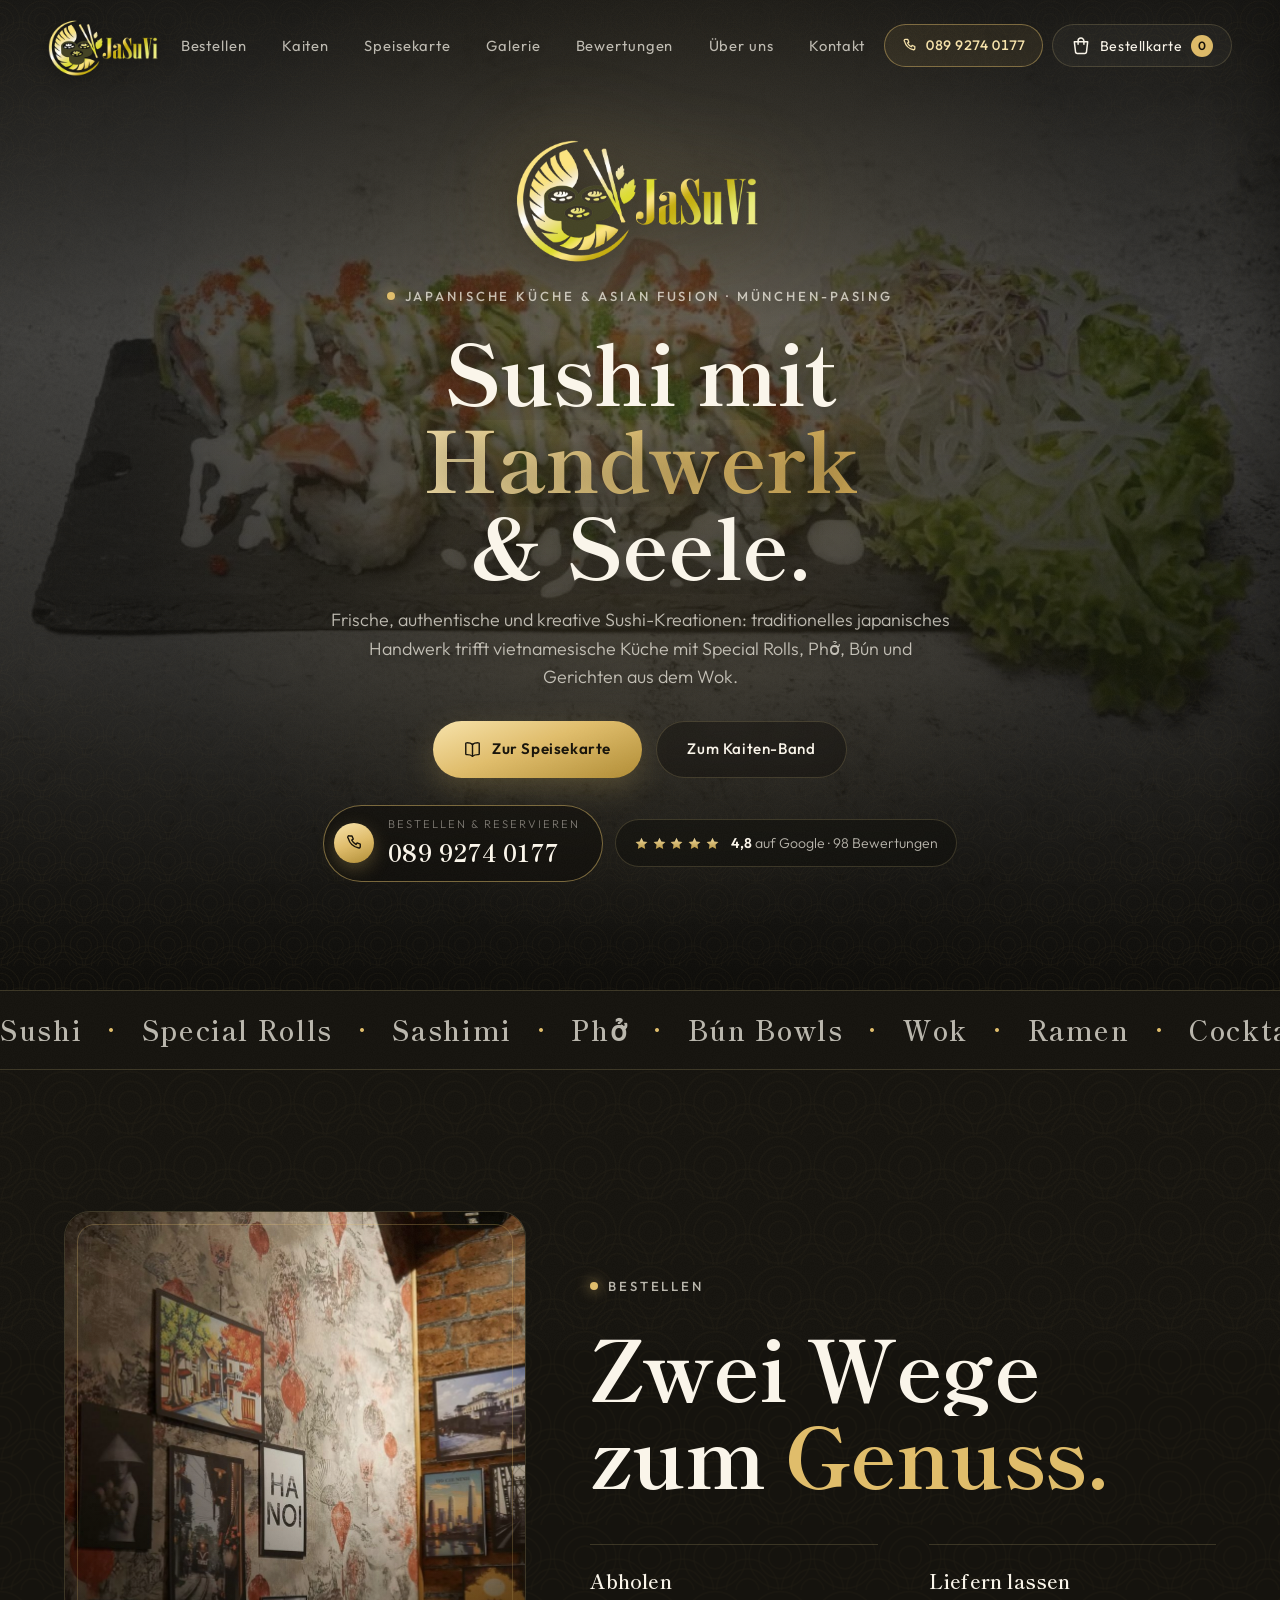
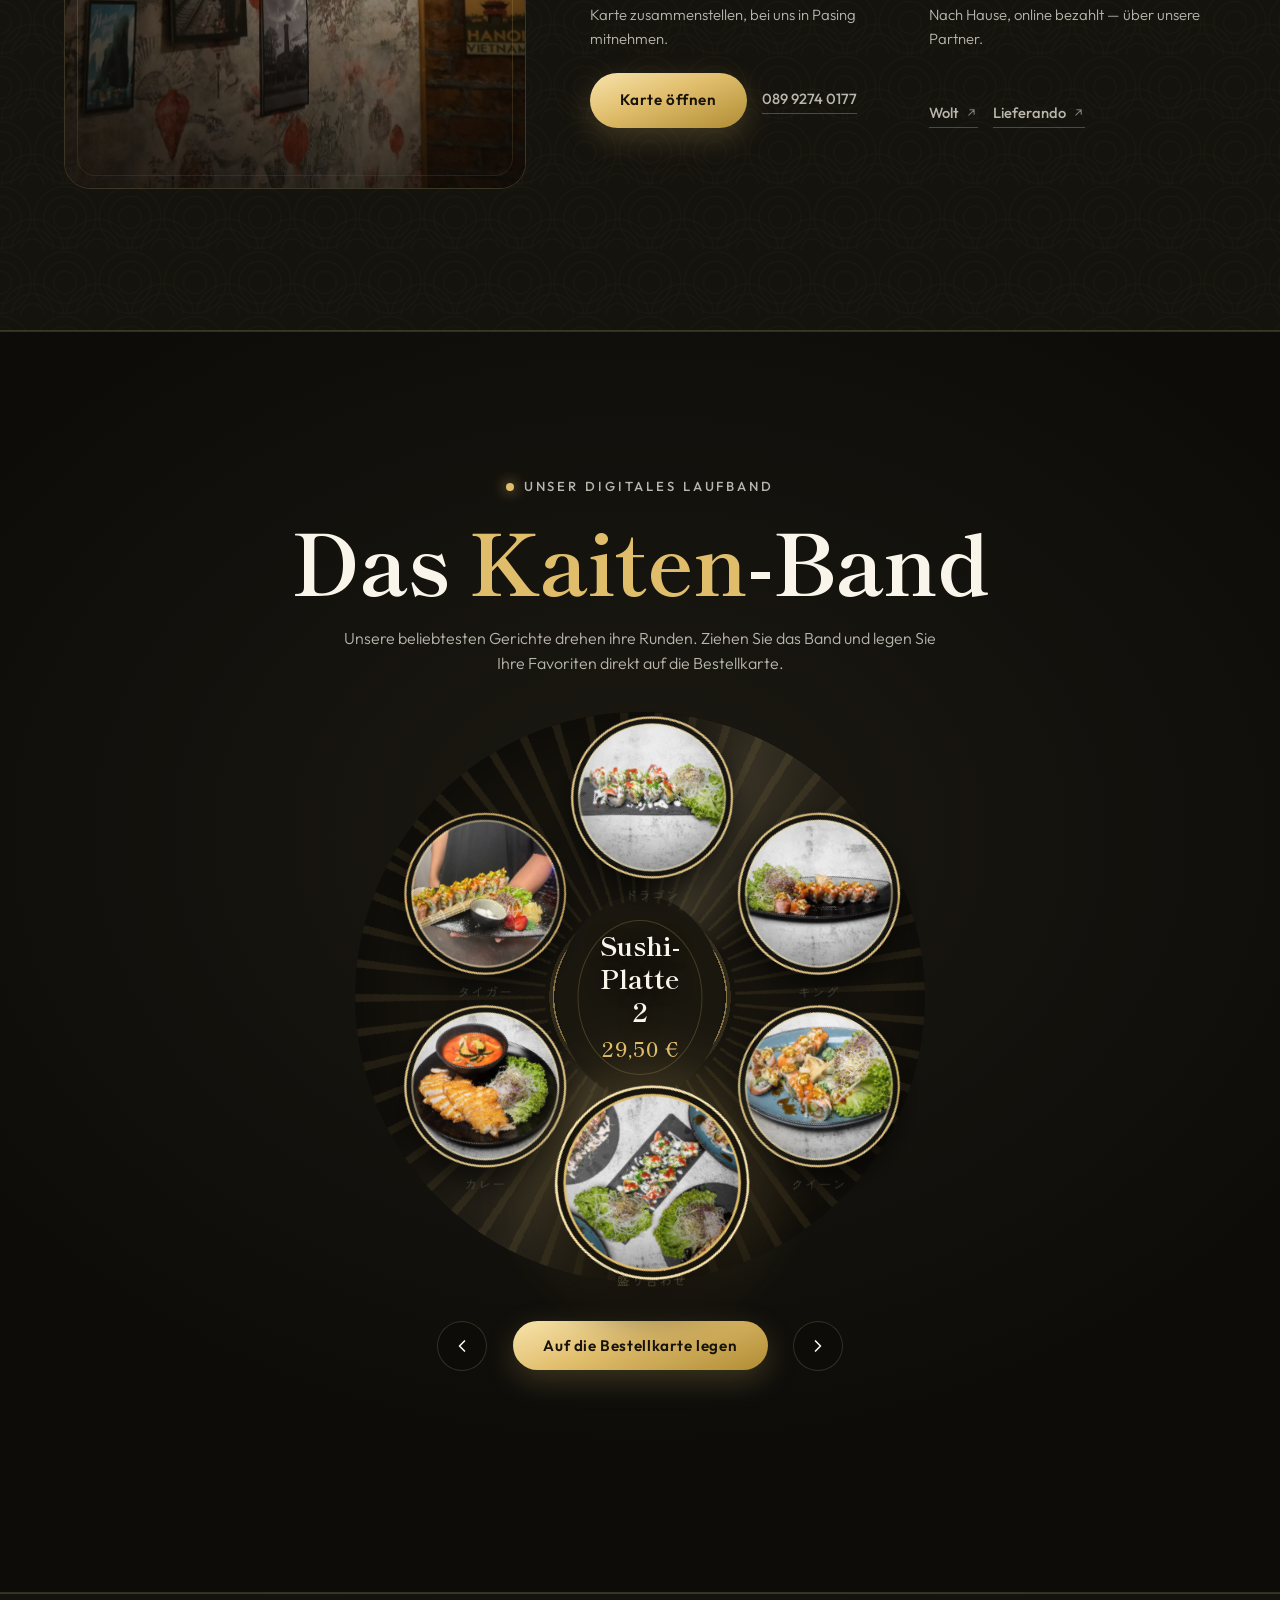
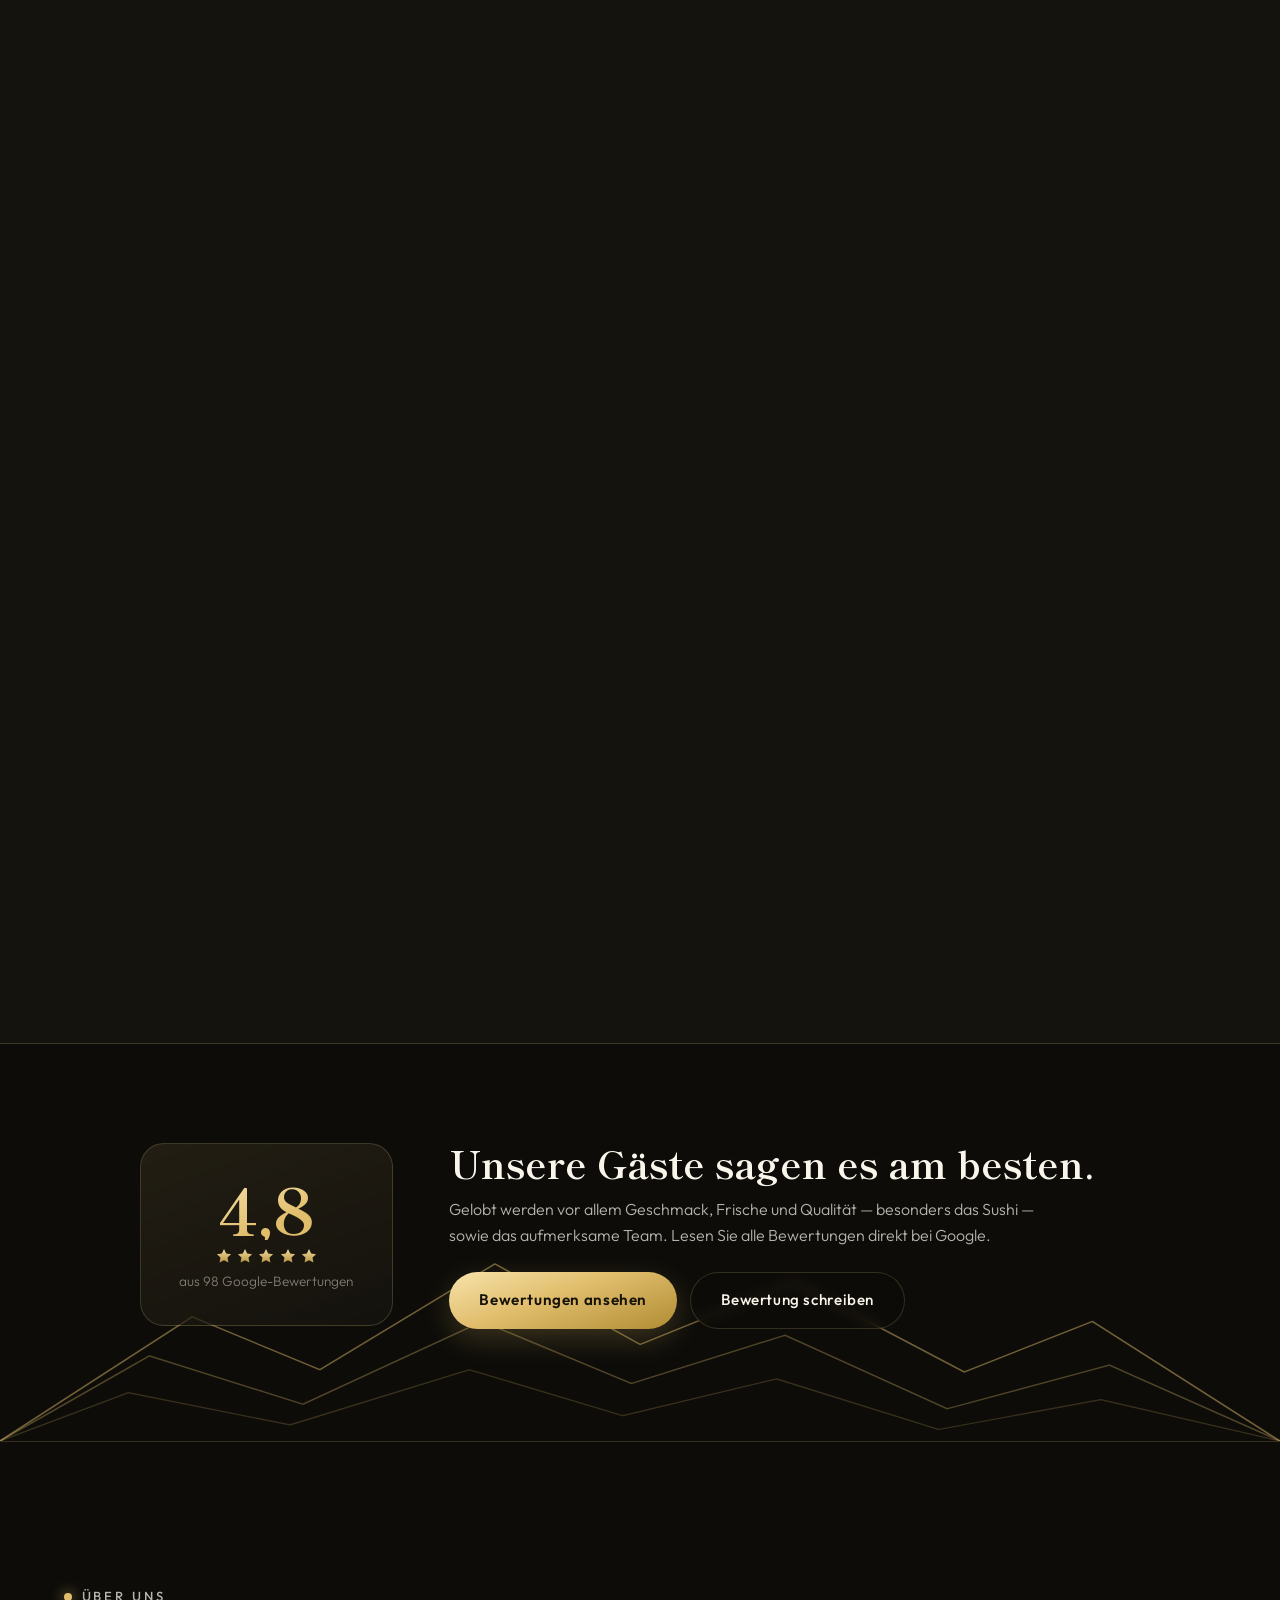
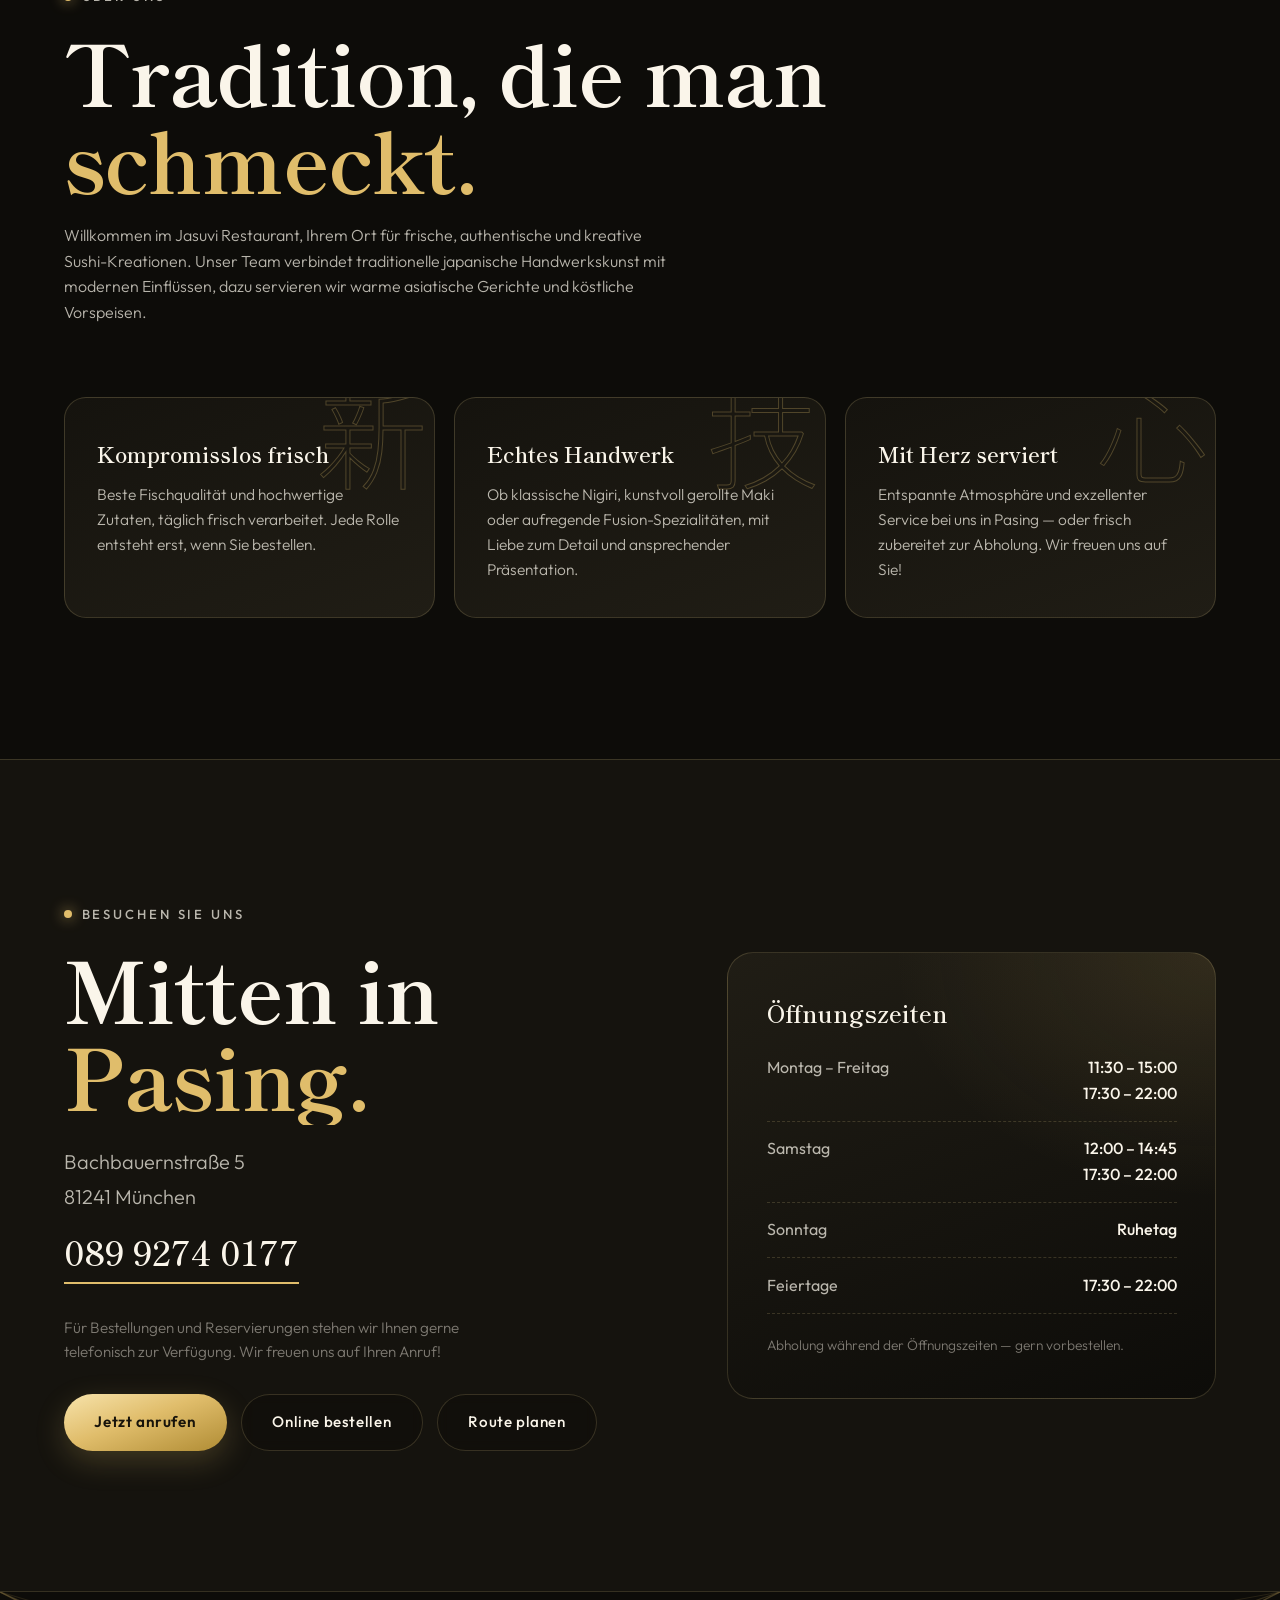
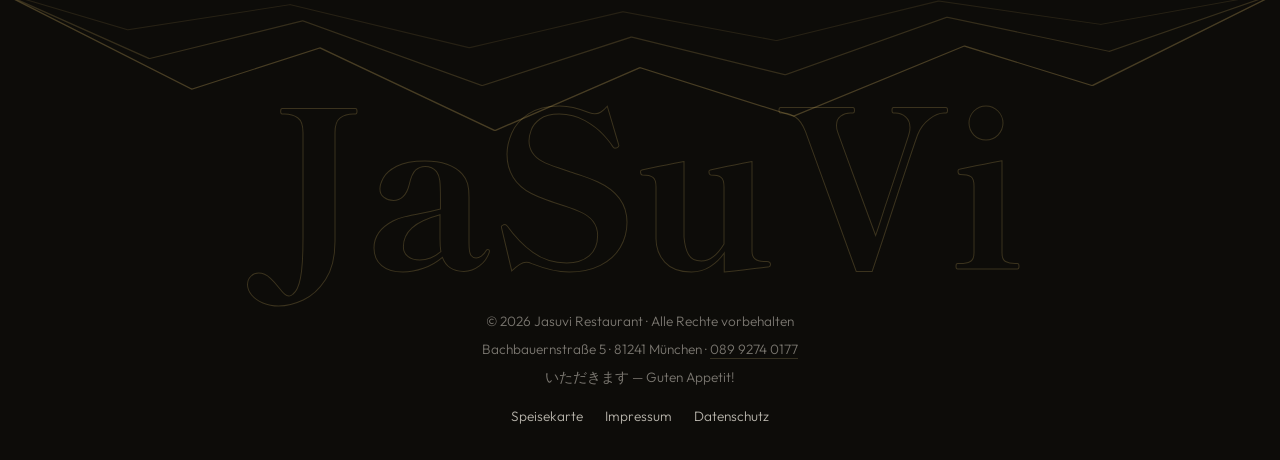
==== commit 823ce0b4: "Scroll-Hinweis aus dem Hero entfernen Die Maus-Grafik mit "Scrollen" unter den Hero-Buttons ist raus" ====
--- a/index.html
+++ b/index.html
@@ -111,11 +111,6 @@
           </a>
         </div>
       </div>
-
-      <a class="scroll-hint" href="#kaiten" aria-label="Weiter scrollen">
-        <span class="scroll-hint-track"><span class="scroll-hint-dot"></span></span>
-        <span class="scroll-hint-text">Scrollen</span>
-      </a>
     </section>
 
     <!-- ══════════ Marquee ══════════ -->
--- a/styles.css
+++ b/styles.css
@@ -347,31 +347,6 @@
 .hero-rating .stars { font-size: 0.95rem; }
 .hero-rating strong { color: var(--paper); font-weight: 600; }
 
-.scroll-hint {
-  position: absolute; bottom: 2.4rem; left: 50%;
-  transform: translateX(-50%);
-  display: flex; flex-direction: column; align-items: center; gap: 0.55rem;
-  color: var(--paper-faint); font-size: 0.72rem;
-  letter-spacing: 0.28em; text-transform: uppercase;
-  transition: color 0.35s ease;
-}
-.scroll-hint:hover { color: var(--paper); }
-.scroll-hint-track {
-  width: 24px; height: 40px;
-  border: 1.5px solid currentColor; border-radius: 14px;
-  display: flex; justify-content: center; padding-top: 7px;
-}
-.scroll-hint-dot {
-  width: 4px; height: 8px; border-radius: 3px;
-  background: var(--gold);
-  animation: hint-drop 1.8s var(--ease-out) infinite;
-}
-@keyframes hint-drop {
-  0% { transform: translateY(0); opacity: 1; }
-  70% { transform: translateY(14px); opacity: 0; }
-  100% { transform: translateY(0); opacity: 0; }
-}
-
 /* ═══════════ Marquee ═══════════ */
 .marquee {
   border-top: 1px solid var(--line); border-bottom: 1px solid var(--line);
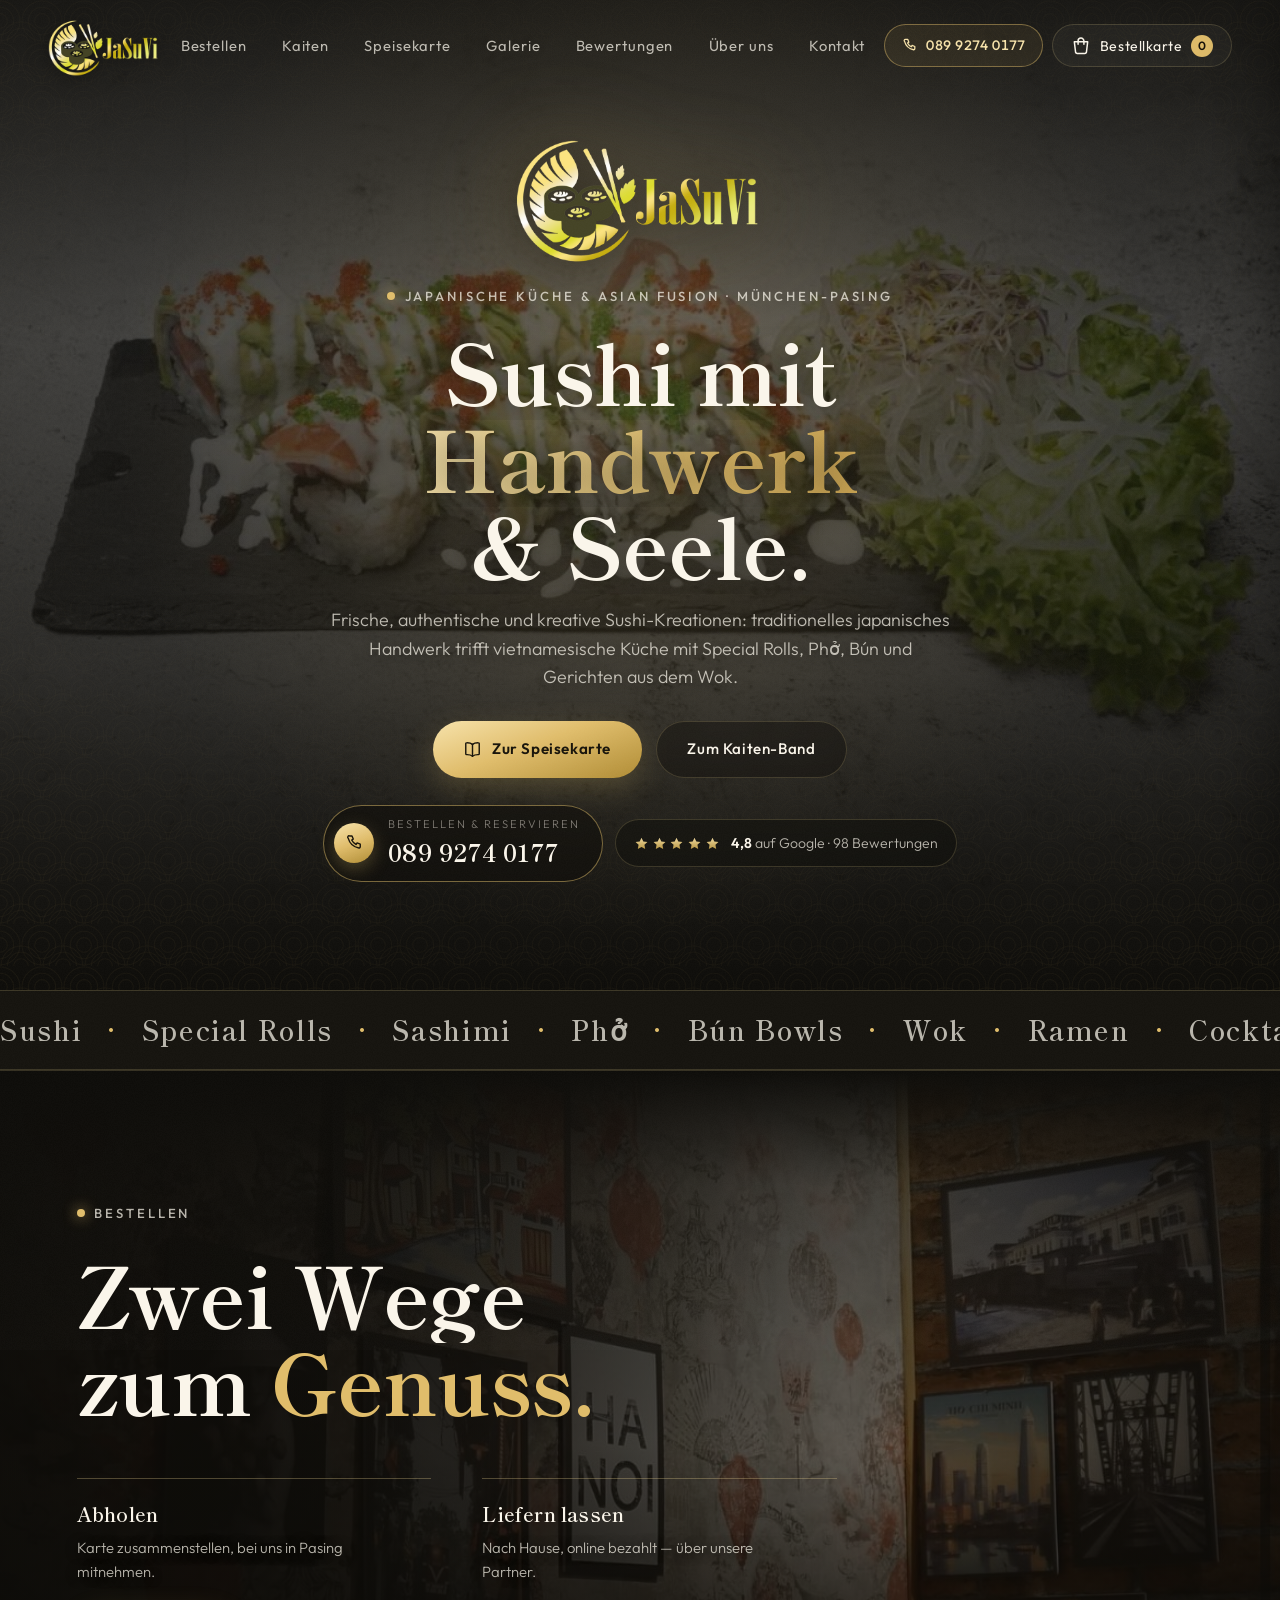
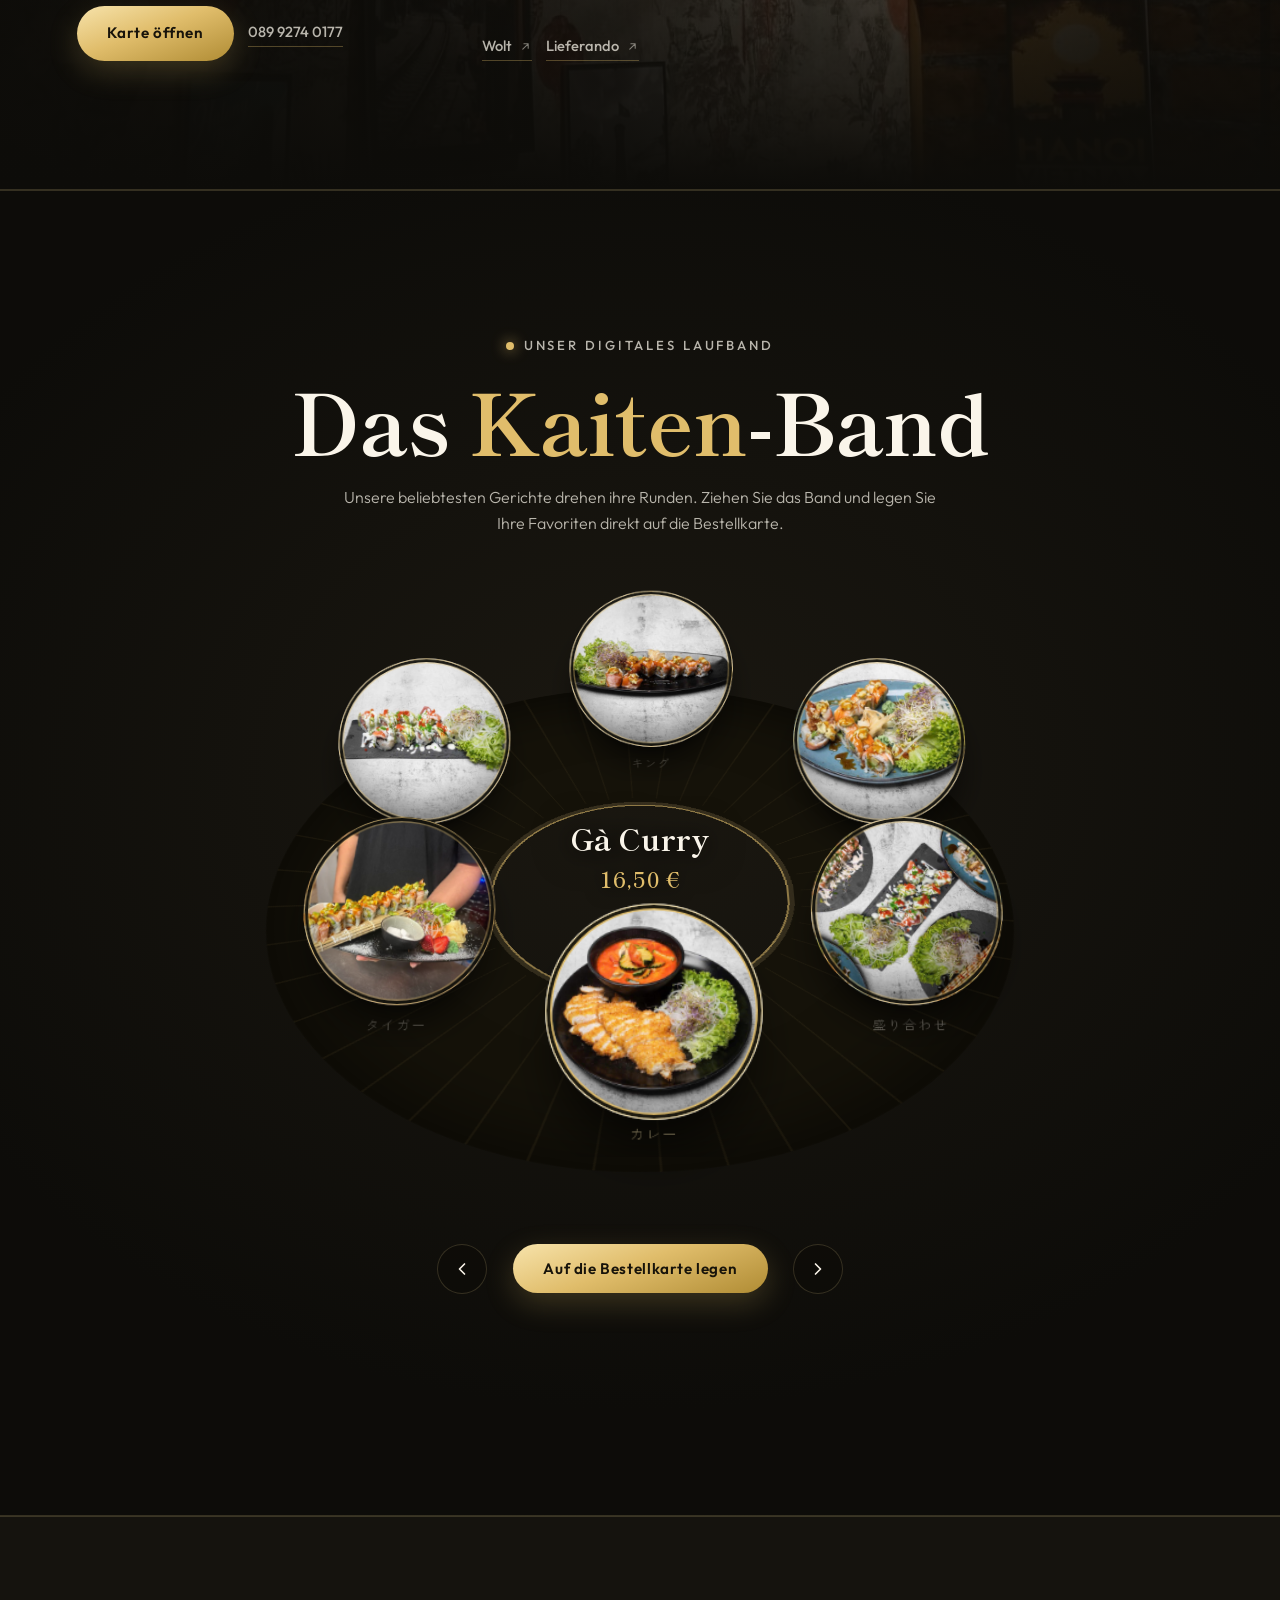
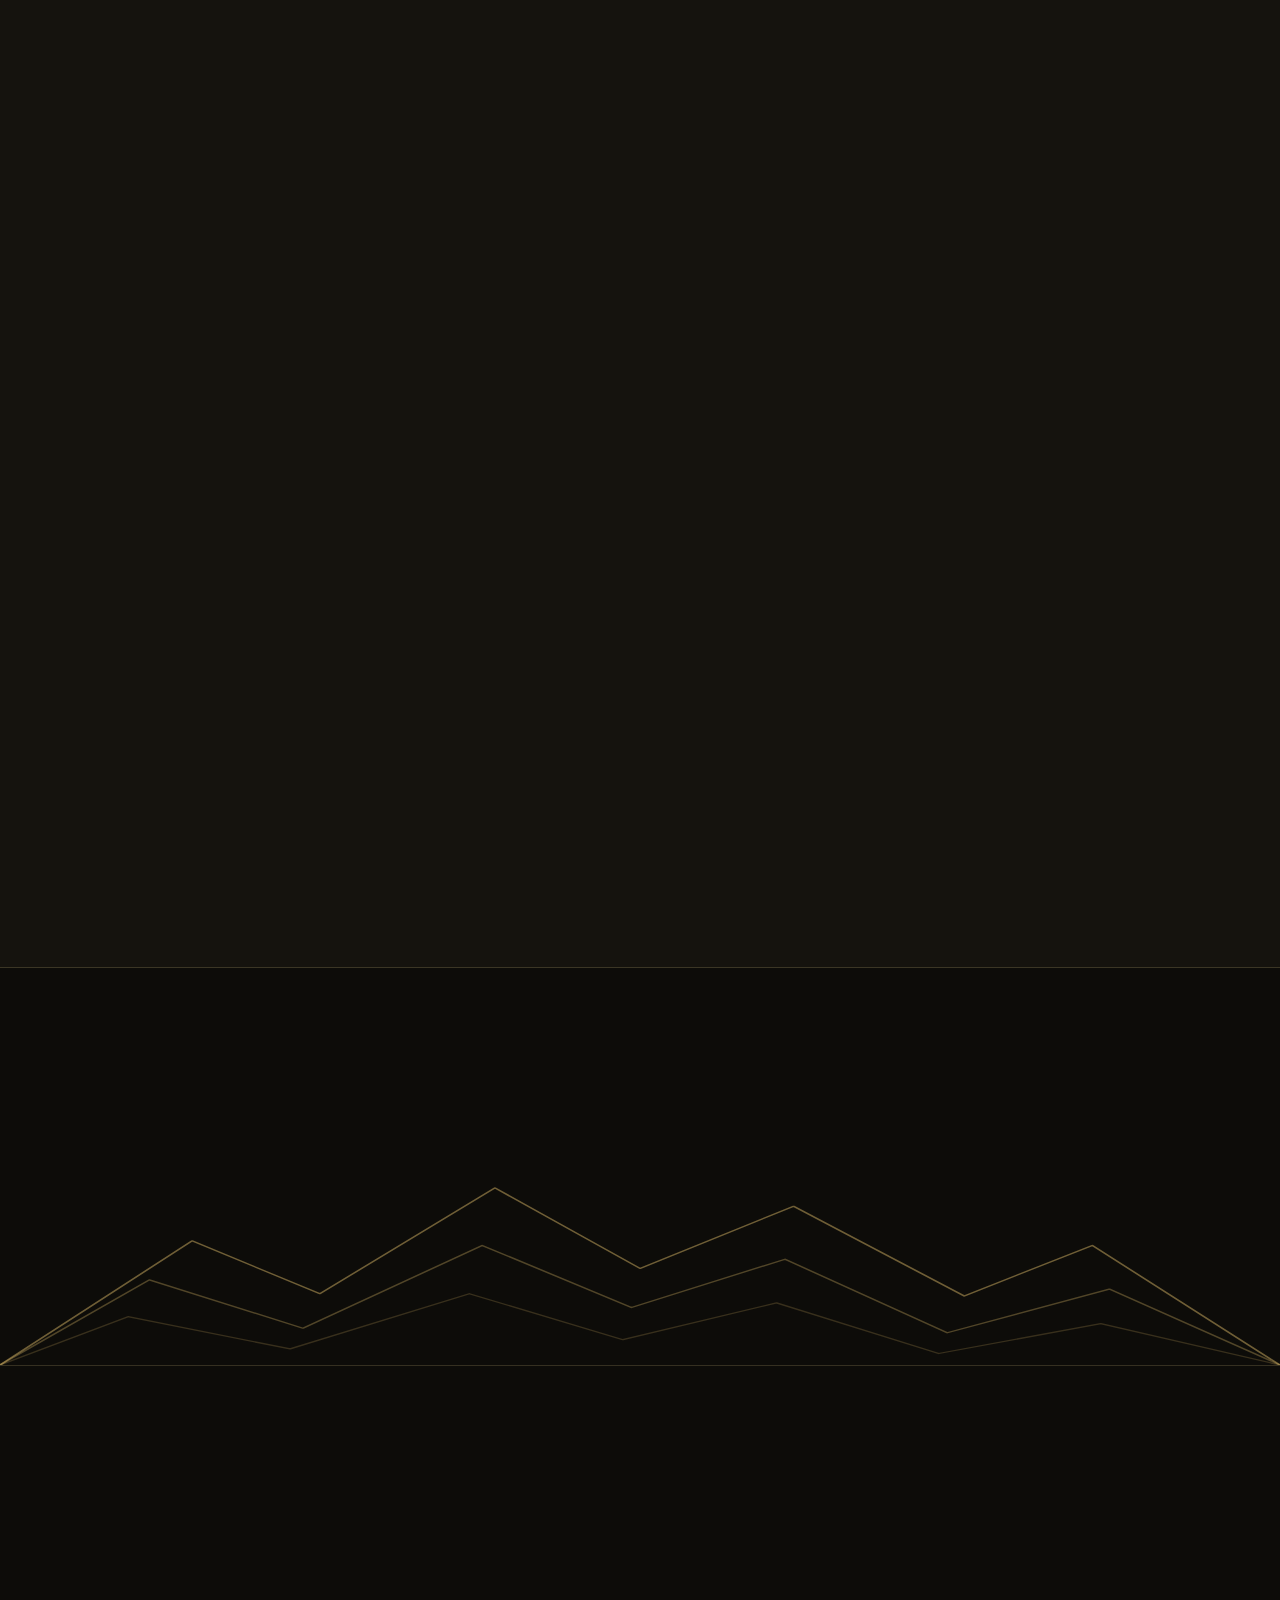
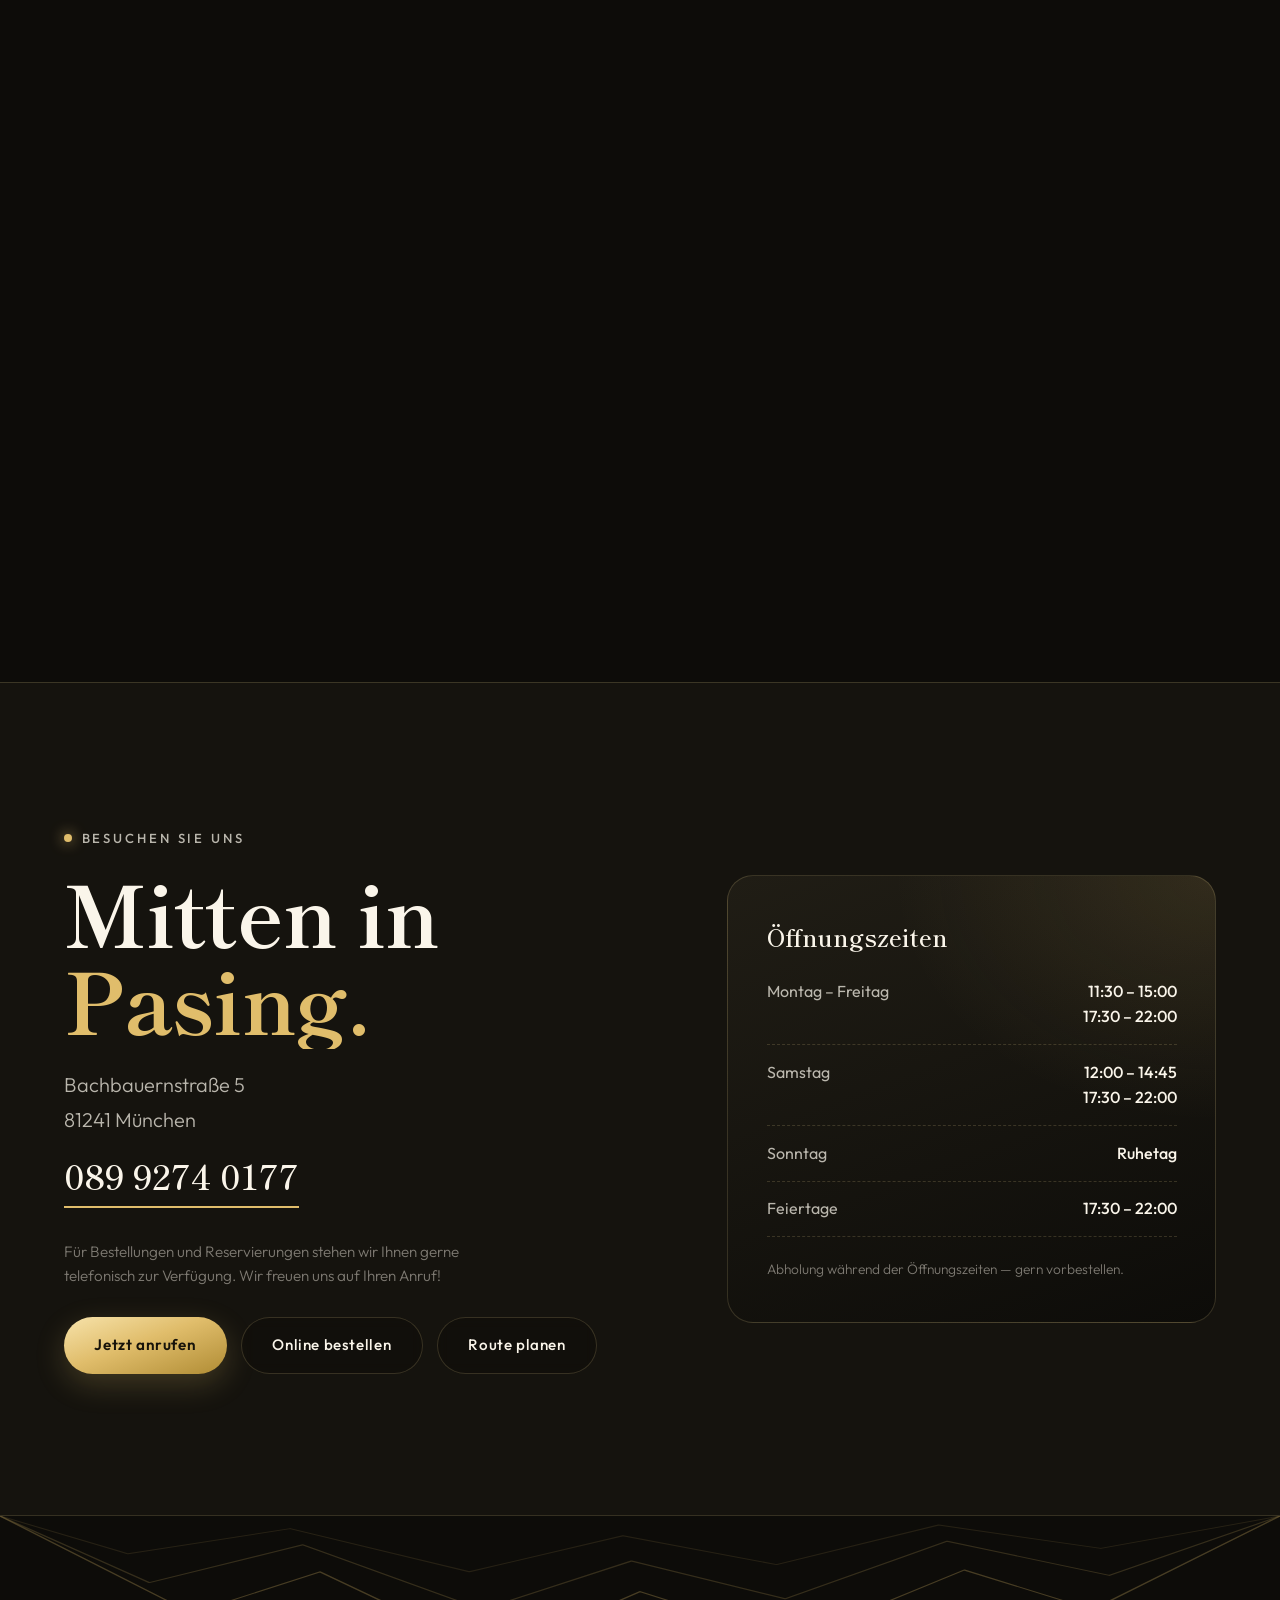
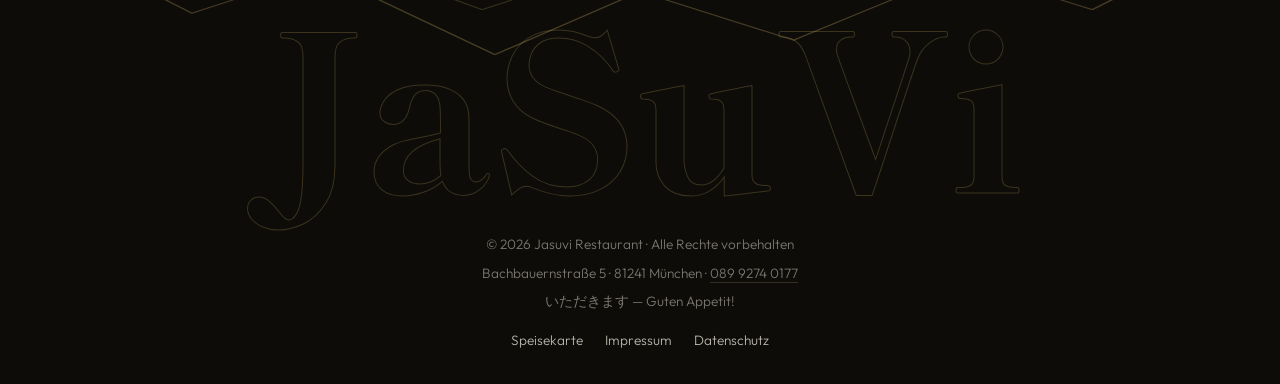
==== commit b45af01c: "Hanoi-Wand als Sektionshintergrund, Kaiten-Band in die Perspektive kippen Bestellen-Sektion: - Das I" ====
--- a/index.html
+++ b/index.html
@@ -122,42 +122,38 @@
 
     <!-- ══════════ Bestellen: zwei Wege ══════════ -->
     <section class="ordering section" id="bestellen">
+      <img class="ordering-bg" src="img/interieur-hanoi.jpg" alt="" aria-hidden="true" loading="lazy" width="1170" height="1156">
+      <span class="ordering-veil" aria-hidden="true"></span>
+
       <div class="ordering-grid">
-        <figure class="ordering-photo reveal-up">
-          <img src="img/interieur-hanoi.jpg" alt="Bildwand mit Motiven aus Hanoi und der Halong-Bucht im JaSuVi" loading="lazy" width="1170" height="1156">
-          <span class="ordering-photo-frame" aria-hidden="true"></span>
-        </figure>
-
-        <div class="ordering-text">
-          <p class="section-eyebrow reveal-up"><span class="eyebrow-dot"></span>Bestellen</p>
-          <h2 class="section-title split-lines">
-            <span class="hero-line"><span class="hero-line-inner">Zwei Wege</span></span>
-            <span class="hero-line"><span class="hero-line-inner">zum <em class="accent">Genuss.</em></span></span>
-          </h2>
-
-          <div class="ordering-ways">
-            <div class="ordering-way reveal-up">
-              <h3>Abholen</h3>
-              <p>Karte zusammenstellen, bei uns in Pasing mitnehmen.</p>
-              <div class="ordering-way-actions">
-                <a class="btn btn-primary" href="speisekarte.html" data-magnetic><span>Karte öffnen</span></a>
-                <a class="partner-link" href="tel:+498992740177">089 9274 0177</a>
-              </div>
+        <p class="section-eyebrow reveal-up"><span class="eyebrow-dot"></span>Bestellen</p>
+        <h2 class="section-title split-lines">
+          <span class="hero-line"><span class="hero-line-inner">Zwei Wege</span></span>
+          <span class="hero-line"><span class="hero-line-inner">zum <em class="accent">Genuss.</em></span></span>
+        </h2>
+
+        <div class="ordering-ways">
+          <div class="ordering-way reveal-up">
+            <h3>Abholen</h3>
+            <p>Karte zusammenstellen, bei uns in Pasing mitnehmen.</p>
+            <div class="ordering-way-actions">
+              <a class="btn btn-primary" href="speisekarte.html" data-magnetic><span>Karte öffnen</span></a>
+              <a class="partner-link" href="tel:+498992740177">089 9274 0177</a>
             </div>
-
-            <div class="ordering-way reveal-up">
-              <h3>Liefern lassen</h3>
-              <p>Nach Hause, online bezahlt — über unsere Partner.</p>
-              <div class="ordering-way-actions">
-                <a class="partner-link" href="https://wolt.com/de/deu/munich/restaurant/jasuvi" target="_blank" rel="noopener">
-                  <span>Wolt</span>
-                  <svg viewBox="0 0 24 24" width="13" height="13" fill="none" stroke="currentColor" stroke-width="2" stroke-linecap="round" stroke-linejoin="round" aria-hidden="true"><path d="M7 17L17 7M9 7h8v8"/></svg>
-                </a>
-                <a class="partner-link" href="https://www.lieferando.de/speisekarte/jasuvi" target="_blank" rel="noopener">
-                  <span>Lieferando</span>
-                  <svg viewBox="0 0 24 24" width="13" height="13" fill="none" stroke="currentColor" stroke-width="2" stroke-linecap="round" stroke-linejoin="round" aria-hidden="true"><path d="M7 17L17 7M9 7h8v8"/></svg>
-                </a>
-              </div>
+          </div>
+
+          <div class="ordering-way reveal-up">
+            <h3>Liefern lassen</h3>
+            <p>Nach Hause, online bezahlt — über unsere Partner.</p>
+            <div class="ordering-way-actions">
+              <a class="partner-link" href="https://wolt.com/de/deu/munich/restaurant/jasuvi" target="_blank" rel="noopener">
+                <span>Wolt</span>
+                <svg viewBox="0 0 24 24" width="13" height="13" fill="none" stroke="currentColor" stroke-width="2" stroke-linecap="round" stroke-linejoin="round" aria-hidden="true"><path d="M7 17L17 7M9 7h8v8"/></svg>
+              </a>
+              <a class="partner-link" href="https://www.lieferando.de/speisekarte/jasuvi" target="_blank" rel="noopener">
+                <span>Lieferando</span>
+                <svg viewBox="0 0 24 24" width="13" height="13" fill="none" stroke="currentColor" stroke-width="2" stroke-linecap="round" stroke-linejoin="round" aria-hidden="true"><path d="M7 17L17 7M9 7h8v8"/></svg>
+              </a>
             </div>
           </div>
         </div>
@@ -175,12 +171,18 @@
         und legen Sie Ihre Favoriten direkt auf die Bestellkarte.</p>
       </div>
 
-      <div class="kaiten-stage" id="kaitenStage">
-        <div class="kaiten-belt-disc" aria-hidden="true"></div>
-        <div class="kaiten-ring" id="kaitenRing">
-          <div class="kaiten-belt-stripes" aria-hidden="true"></div>
-          <!-- Teller werden per JS eingesetzt -->
-        </div>
+      <div class="kaiten-holder">
+        <div class="kaiten-stage" id="kaitenStage">
+          <div class="kaiten-world">
+            <div class="kaiten-belt-disc" aria-hidden="true"></div>
+            <div class="kaiten-ring" id="kaitenRing">
+              <div class="kaiten-belt-stripes" aria-hidden="true"></div>
+              <!-- Teller werden per JS eingesetzt -->
+            </div>
+          </div>
+        </div>
+        <!-- Liegt am Desktop flach über der Bandmitte, am Handy darunter:
+             der Ring lässt dort in der Mitte zu wenig Platz. -->
         <div class="kaiten-center">
           <div class="kaiten-caption" id="kaitenCaption" aria-live="polite">
             <span class="kaiten-caption-name" id="kaitenName">Tiger Roll</span>
--- a/styles.css
+++ b/styles.css
@@ -406,63 +406,50 @@
 }
 .philo-card p { color: var(--paper-dim); font-size: 0.97rem; }
 
-/* ═══════════ Bestellen — zwei Wege ═══════════ */
+/* ═══════════ Bestellen — zwei Wege vor der Hanoi-Bildwand ═══════════ */
 .ordering {
   position: relative;
-  background: var(--ink-2);
-  border-bottom: 1px solid var(--line);
+  isolation: isolate;
+  background: var(--ink);
+  border-top: 1px solid var(--line); border-bottom: 1px solid var(--line);
   overflow: hidden;
-}
-.ordering::before {
-  content: ""; position: absolute; inset: 0;
-  background-image: var(--seigaiha);
-  background-size: 130px;
-  opacity: 0.05;
-  pointer-events: none;
+  padding-block: clamp(5rem, 10vw, 8.5rem);
+}
+.ordering-bg {
+  position: absolute; inset: 0; z-index: -2;
+  width: 100%; height: 100%;
+  object-fit: cover; object-position: 50% 46%;
+  filter: saturate(0.9) contrast(1.02);
+}
+/* Der Schleier hält die Wand als Textur lesbar, ohne sie zu ertränken:
+   oben und unten in den Sektionsrand hinein, links dichter für den Text. */
+.ordering-veil {
+  position: absolute; inset: 0; z-index: -1;
+  background:
+    linear-gradient(180deg, var(--ink) 0%, rgba(13, 12, 9, 0.7) 16%,
+                    rgba(13, 12, 9, 0.52) 52%, rgba(13, 12, 9, 0.86) 88%, var(--ink) 100%),
+    linear-gradient(90deg, rgba(13, 12, 9, 0.88) 0%, rgba(13, 12, 9, 0.52) 44%,
+                    rgba(13, 12, 9, 0.18) 70%, rgba(13, 12, 9, 0.5) 100%);
 }
 .ordering-grid {
   position: relative;
-  display: grid; gap: clamp(2rem, 5vw, 4rem);
-  grid-template-columns: minmax(0, 0.85fr) minmax(0, 1.15fr);
-  align-items: center;
-  max-width: 1280px; margin-inline: auto;
-}
-.ordering-photo {
-  position: relative; margin: 0;
-  border-radius: 26px; overflow: hidden;
-  border: 1px solid var(--line);
-  aspect-ratio: 4 / 5;
-}
-.ordering-photo img {
-  width: 100%; height: 100%; object-fit: cover; display: block;
-  transition: transform 1.2s var(--ease-out);
-}
-.ordering-photo-frame {
-  position: absolute; inset: 12px;
-  border: 1px solid rgba(224, 189, 107, 0.28);
-  border-radius: 18px;
-  pointer-events: none;
-}
-.ordering-photo::after {
-  content: ""; position: absolute; inset: 0;
-  background: linear-gradient(180deg, rgba(13, 12, 9, 0) 45%, rgba(13, 12, 9, 0.62) 100%);
-  pointer-events: none;
-}
-@media (hover: hover) and (pointer: fine) {
-  .ordering-photo:hover img { transform: scale(1.05); }
-}
-.ordering-text .section-title { margin-top: 0.4rem; }
+  max-width: 1180px; margin-inline: auto;
+  padding-inline: clamp(0rem, 1vw, 1rem);
+}
+.ordering-grid .section-eyebrow { justify-content: flex-start; }
+.ordering-grid .section-title { margin-top: 0.4rem; }
 
 /* Zwei Wege — ohne Kästen, nur eine feine Trennlinie */
 .ordering-ways {
-  display: grid; gap: clamp(1.8rem, 4vw, 3.2rem);
+  display: grid; gap: clamp(1.8rem, 4vw, 3.5rem);
   grid-template-columns: repeat(auto-fit, minmax(230px, 1fr));
-  margin-top: clamp(2rem, 4.5vw, 3rem);
+  max-width: 760px;
+  margin-top: clamp(2.2rem, 5vw, 3.4rem);
 }
 .ordering-way {
   display: flex; flex-direction: column;
   padding-top: 1.2rem;
-  border-top: 1px solid var(--line);
+  border-top: 1px solid rgba(233, 207, 143, 0.3);
   transition: opacity 0.9s var(--ease-out), transform 0.9s var(--ease-out);
 }
 .ordering-way h3 {
@@ -473,6 +460,7 @@
 .ordering-way p {
   color: var(--paper-dim); font-size: 0.93rem; line-height: 1.6;
   max-width: 30ch;
+  text-shadow: 0 1px 12px rgba(13, 12, 9, 0.8);
 }
 .ordering-way-actions {
   display: flex; flex-wrap: wrap; align-items: center; gap: 0.9rem;
@@ -505,179 +493,180 @@
 }
 .pickup-note a:hover { color: var(--gold-bright); border-color: var(--gold); }
 
-/* ═══════════ Kaiten — rundes Band in der Draufsicht ═══════════ */
+/* ═══════════ Kaiten — gekipptes Laufband in Perspektive ═══════════ */
 .kaiten {
   position: relative;
-  background: radial-gradient(90% 70% at 50% 40%, #1c1912 0%, var(--ink) 72%);
+  background: radial-gradient(85% 65% at 50% 44%, #1b1811 0%, var(--ink) 74%);
   border-top: 1px solid var(--line); border-bottom: 1px solid var(--line);
   overflow: hidden;
 }
-.kaiten .section-head { margin-inline: auto; text-align: center; margin-bottom: clamp(1.4rem, 3vw, 2.2rem); }
+.kaiten .section-head { margin-inline: auto; text-align: center; margin-bottom: clamp(1.8rem, 4vw, 3rem); }
 .kaiten .section-sub { margin-inline: auto; }
 .kaiten .section-eyebrow { justify-content: center; }
 
+/* Die Bühne ist flach; erst .kaiten-world legt das Band in die Tiefe.
+   Dadurch bleiben Beschriftung und Bedienung gestochen scharf. */
+.kaiten-holder { position: relative; width: max-content; margin-inline: auto; }
 .kaiten-stage {
-  --plate: clamp(104px, 17vw, 162px);
+  --stage-w: min(92vw, 740px);
+  --plate: clamp(116px, 19vw, 178px);
+  --tilt: 52deg;          /* Neigung der Bandebene */
+  --plate-lift: 39deg;    /* Teller werden wieder aufgerichtet — 13° bleiben stehen */
+  --plate-rise: calc(var(--plate) * 0.4); /* Standhöhe über dem Band, sonst
+                             taucht die Unterkante beim Aufrichten hinein */
   position: relative;
-  width: min(90vw, 570px);
-  aspect-ratio: 1;
+  width: var(--stage-w);
+  height: calc(var(--stage-w) * 0.84);
   margin-inline: auto;
+  perspective: 2000px;
+  perspective-origin: 50% 40%;
   cursor: grab; user-select: none; touch-action: pan-y;
 }
 .kaiten-stage.is-dragging { cursor: grabbing; }
 
-/* Band-Grundfläche: dunkles Laufband mit doppelter Goldkante */
+.kaiten-world {
+  position: absolute; left: 0; top: 50%;
+  width: 100%; aspect-ratio: 1;
+  transform: translateY(-50%) rotateX(var(--tilt));
+  transform-style: preserve-3d;
+}
+
+/* Bandfläche: dunkler Lauf mit zwei gebürsteten Goldschienen */
 .kaiten-belt-disc {
   position: absolute; inset: 0;
   border-radius: 50%;
   background:
     radial-gradient(circle,
-      transparent 0 calc(var(--kr, 240px) - var(--plate) * 0.66),
-      rgba(224, 189, 107, 0.55) calc(var(--kr, 240px) - var(--plate) * 0.66) calc(var(--kr, 240px) - var(--plate) * 0.66 + 1.5px),
-      rgba(224, 189, 107, 0.12) calc(var(--kr, 240px) - var(--plate) * 0.66 + 1.5px) calc(var(--kr, 240px) - var(--plate) * 0.66 + 5px),
-      #16130d calc(var(--kr, 240px) - var(--plate) * 0.66 + 5px) calc(var(--kr, 240px) + var(--plate) * 0.66 - 5px),
-      rgba(224, 189, 107, 0.12) calc(var(--kr, 240px) + var(--plate) * 0.66 - 5px) calc(var(--kr, 240px) + var(--plate) * 0.66 - 1.5px),
-      rgba(224, 189, 107, 0.55) calc(var(--kr, 240px) + var(--plate) * 0.66 - 1.5px) calc(var(--kr, 240px) + var(--plate) * 0.66),
-      transparent calc(var(--kr, 240px) + var(--plate) * 0.66));
-  box-shadow: inset 0 0 90px rgba(0, 0, 0, 0.6);
-}
-/* Glanzlicht, das über das Band wandert */
-.kaiten-belt-disc::after {
-  content: ""; position: absolute; inset: 0;
-  border-radius: 50%;
-  background: conic-gradient(from 0deg,
-    transparent 0deg, rgba(247, 227, 171, 0.16) 26deg, transparent 62deg,
-    transparent 180deg, rgba(247, 227, 171, 0.1) 208deg, transparent 244deg);
-  -webkit-mask: radial-gradient(circle,
-    transparent 0 calc(var(--kr, 240px) - var(--plate) * 0.66),
-    #000 calc(var(--kr, 240px) - var(--plate) * 0.66) calc(var(--kr, 240px) + var(--plate) * 0.66),
-    transparent calc(var(--kr, 240px) + var(--plate) * 0.66));
-  mask: radial-gradient(circle,
-    transparent 0 calc(var(--kr, 240px) - var(--plate) * 0.66),
-    #000 calc(var(--kr, 240px) - var(--plate) * 0.66) calc(var(--kr, 240px) + var(--plate) * 0.66),
-    transparent calc(var(--kr, 240px) + var(--plate) * 0.66));
-  animation: belt-sheen 14s linear infinite;
-}
-@keyframes belt-sheen { to { transform: rotate(360deg); } }
-
-/* Rotierender Ring: Rillen + Teller */
+      transparent 0 calc(var(--kr, 240px) - var(--plate) * 0.7),
+      rgba(224, 189, 107, 0.6) calc(var(--kr, 240px) - var(--plate) * 0.7) calc(var(--kr, 240px) - var(--plate) * 0.7 + 2px),
+      rgba(224, 189, 107, 0.14) calc(var(--kr, 240px) - var(--plate) * 0.7 + 2px) calc(var(--kr, 240px) - var(--plate) * 0.7 + 7px),
+      #151209 calc(var(--kr, 240px) - var(--plate) * 0.7 + 7px) calc(var(--kr, 240px) + var(--plate) * 0.7 - 7px),
+      rgba(224, 189, 107, 0.14) calc(var(--kr, 240px) + var(--plate) * 0.7 - 7px) calc(var(--kr, 240px) + var(--plate) * 0.7 - 2px),
+      rgba(224, 189, 107, 0.6) calc(var(--kr, 240px) + var(--plate) * 0.7 - 2px) calc(var(--kr, 240px) + var(--plate) * 0.7),
+      transparent calc(var(--kr, 240px) + var(--plate) * 0.7));
+  box-shadow: inset 0 0 110px rgba(0, 0, 0, 0.72);
+}
+
+/* Rotierender Ring: Bandsegmente + Teller */
 .kaiten-ring {
   position: absolute; inset: 0;
-  z-index: 2; /* eigener Stacking-Context durch rotate() — muss über dem Zentrum liegen */
+  transform-style: preserve-3d;
   transition: transform 0.9s var(--ease-out);
 }
 .kaiten-ring.no-anim, .kaiten-ring.no-anim .kaiten-plate { transition: none; }
 .kaiten-belt-stripes {
   position: absolute; inset: 0;
   border-radius: 50%;
-  background: repeating-conic-gradient(rgba(224, 189, 107, 0.09) 0deg 1.6deg, transparent 1.6deg 7deg);
+  background: repeating-conic-gradient(rgba(224, 189, 107, 0.055) 0deg 0.35deg, transparent 0.35deg 9deg);
   -webkit-mask: radial-gradient(circle,
-    transparent 0 calc(var(--kr, 240px) - var(--plate) * 0.6),
-    #000 calc(var(--kr, 240px) - var(--plate) * 0.6) calc(var(--kr, 240px) + var(--plate) * 0.6),
-    transparent calc(var(--kr, 240px) + var(--plate) * 0.6));
+    transparent 0 calc(var(--kr, 240px) - var(--plate) * 0.62),
+    #000 calc(var(--kr, 240px) - var(--plate) * 0.62) calc(var(--kr, 240px) + var(--plate) * 0.62),
+    transparent calc(var(--kr, 240px) + var(--plate) * 0.62));
   mask: radial-gradient(circle,
-    transparent 0 calc(var(--kr, 240px) - var(--plate) * 0.6),
-    #000 calc(var(--kr, 240px) - var(--plate) * 0.6) calc(var(--kr, 240px) + var(--plate) * 0.6),
-    transparent calc(var(--kr, 240px) + var(--plate) * 0.6));
-}
+    transparent 0 calc(var(--kr, 240px) - var(--plate) * 0.62),
+    #000 calc(var(--kr, 240px) - var(--plate) * 0.62) calc(var(--kr, 240px) + var(--plate) * 0.62),
+    transparent calc(var(--kr, 240px) + var(--plate) * 0.62));
+}
+
+/* Teller stehen auf dem Band, aber fast aufgerichtet zur Kamera.
+   Die Perspektive erledigt die Größenstaffelung: vorn groß, hinten klein. */
 .kaiten-plate {
   position: absolute; top: 50%; left: 50%;
-  z-index: 2;
   width: var(--plate);
   margin: calc(var(--plate) / -2) 0 0 calc(var(--plate) / -2);
+  transform-style: preserve-3d;
   transition: transform 0.9s var(--ease-out);
 }
+/* Kontaktschatten: liegt flach auf dem Band unter dem Teller. Die
+   Transformation dreht die Hebung und Aufrichtung wieder zurück,
+   damit der Fleck in der Bandebene bleibt. */
+.kaiten-plate::after {
+  content: "";
+  position: absolute; left: 50%; top: calc(var(--plate) / 2);
+  width: 96%; aspect-ratio: 1;
+  border-radius: 50%;
+  background: radial-gradient(closest-side,
+    rgba(0, 0, 0, 0.66) 0%, rgba(0, 0, 0, 0.38) 44%, rgba(0, 0, 0, 0) 76%);
+  transform: translate(-50%, -50%) rotateX(var(--plate-lift))
+             translateZ(calc(-1 * var(--plate-rise)));
+  pointer-events: none;
+}
+
 .plate-photo {
   position: relative; display: block;
   width: 100%; aspect-ratio: 1;
   border-radius: 50%;
   overflow: hidden;
-  box-shadow: 0 14px 30px rgba(0, 0, 0, 0.6);
+  background: #0d0c09;
+  box-shadow: 0 26px 44px -14px rgba(0, 0, 0, 0.85);
   pointer-events: none;
   transition: box-shadow 0.55s ease, transform 0.6s var(--ease-out);
 }
 .plate-photo img {
   width: 100%; height: 100%; object-fit: cover; display: block;
-  transform: scale(1.02);
-}
-/* Goldener Doppelrand plus Porzellan-Glanz */
+  transform: scale(1.03);
+}
+/* Porzellanrand: schmal, damit möglichst viel vom Essen zu sehen ist */
 .plate-rim {
   position: absolute; inset: 0;
   border-radius: 50%;
-  border: 2px solid rgba(224, 189, 107, 0.85);
+  border: 1.5px solid rgba(224, 189, 107, 0.7);
   box-shadow:
-    inset 0 0 0 5px rgba(13, 12, 9, 0.95),
-    inset 0 0 0 7px rgba(247, 227, 171, 0.5),
-    inset 0 -24px 40px rgba(0, 0, 0, 0.35),
-    0 0 0 1px rgba(13, 12, 9, 0.9);
-}
-.plate-rim::after {
-  content: ""; position: absolute; inset: 7px;
-  border-radius: 50%;
-  background: linear-gradient(155deg, rgba(255, 255, 255, 0.22) 0%, transparent 42%);
-  pointer-events: none;
-}
-.kaiten-plate.is-front { z-index: 5; }
+    inset 0 0 0 3px rgba(13, 12, 9, 0.92),
+    inset 0 0 0 4.5px rgba(224, 189, 107, 0.4),
+    inset 0 -30px 44px -18px rgba(0, 0, 0, 0.55);
+}
 .kaiten-plate.is-front .plate-photo {
-  transform: scale(1.2);
-  box-shadow: 0 22px 46px rgba(0, 0, 0, 0.7), 0 0 60px rgba(224, 189, 107, 0.38);
+  transform: scale(1.07);
+  box-shadow: 0 34px 52px -16px rgba(0, 0, 0, 0.9);
 }
 .kaiten-plate.is-front .plate-rim {
   border-color: var(--gold-bright);
   box-shadow:
-    inset 0 0 0 5px rgba(13, 12, 9, 0.95),
-    inset 0 0 0 7px var(--gold),
-    inset 0 -24px 40px rgba(0, 0, 0, 0.3),
-    0 0 0 1px rgba(13, 12, 9, 0.9);
+    inset 0 0 0 3px rgba(13, 12, 9, 0.92),
+    inset 0 0 0 4.5px var(--gold),
+    inset 0 -30px 44px -18px rgba(0, 0, 0, 0.5);
 }
 .kaiten-plate .plate-tag {
   display: block; text-align: center;
-  margin-top: 0.5rem;
+  margin-top: 0.55rem;
   font-family: var(--font-jp);
-  font-size: 0.78rem; letter-spacing: 0.16em;
+  font-size: 0.76rem; letter-spacing: 0.16em;
   color: var(--paper-faint);
   white-space: nowrap;
   pointer-events: none;
-  transition: color 0.4s ease, opacity 0.4s ease;
+  transition: color 0.4s ease;
 }
 .kaiten-plate.is-front .plate-tag { color: var(--gold-bright); }
 
-/* Zentrum des Karussells */
+/* Beschriftung liegt flach über der Bandmitte — außerhalb der 3D-Ebene */
 .kaiten-center {
-  position: absolute; top: 50%; left: 50%;
-  z-index: 1; /* hinter den Tellern, damit der Verlauf sie nicht anschneidet */
-  width: calc(100% - var(--plate) * 2.5);
-  aspect-ratio: 1;
+  position: absolute; top: 44%; left: 50%;
+  z-index: 1;
+  width: calc(100% - var(--plate) * 2.9);
   transform: translate(-50%, -50%);
   display: grid; place-content: center;
-  padding: 6%;
   text-align: center;
-  border-radius: 50%;
-  background: radial-gradient(circle, #1a170f 0 68%, rgba(26, 23, 15, 0.82) 84%, rgba(26, 23, 15, 0) 97%);
   pointer-events: none;
-}
-.kaiten-center::before {
-  content: ""; position: absolute; inset: 12%;
-  border-radius: 50%;
-  border: 1px solid rgba(224, 189, 107, 0.22);
 }
 .kaiten-caption { max-width: 100%; }
 .kaiten-caption-name {
   display: block;
   font-family: var(--font-display); font-weight: 700;
-  font-size: clamp(1.1rem, 2.3vw, 1.65rem);
+  font-size: clamp(1.2rem, 2.6vw, 1.9rem);
   color: var(--paper);
-  text-shadow: 0 2px 16px rgba(0, 0, 0, 0.8);
-  line-height: 1.24;
+  text-shadow: 0 2px 20px rgba(13, 12, 9, 0.95), 0 0 40px rgba(13, 12, 9, 0.8);
+  line-height: 1.22;
   text-wrap: balance;
   transition: opacity 0.3s ease, transform 0.3s ease;
 }
 .kaiten-caption-price {
-  display: block; margin-top: 0.25rem;
+  display: block; margin-top: 0.3rem;
   font-family: var(--font-display); font-weight: 600;
-  font-size: clamp(1rem, 1.9vw, 1.3rem);
+  font-size: clamp(1rem, 2vw, 1.35rem);
   color: var(--gold); letter-spacing: 0.05em;
   font-variant-numeric: tabular-nums;
+  text-shadow: 0 2px 18px rgba(13, 12, 9, 0.95);
   transition: opacity 0.3s ease 0.05s, transform 0.3s ease 0.05s;
 }
 .kaiten-caption.is-switching .kaiten-caption-name,
@@ -700,8 +689,22 @@
 .kaiten-arrow:active { transform: scale(0.9); }
 
 @media (max-width: 760px) {
-  .kaiten-stage { --plate: clamp(86px, 25vw, 128px); width: min(94vw, 430px); }
-  .kaiten-center { width: calc(100% - var(--plate) * 2.4); }
+  .kaiten-stage {
+    /* Schmaler und mit flacherer Perspektive: sonst vergrößert die Nähe
+       den vorderen Bandrand über die Bildschirmkante hinaus. */
+    --stage-w: min(88vw, 420px);
+    --plate: clamp(74px, 21vw, 108px);
+    --plate-rise: calc(var(--plate) * 0.36);
+    --tilt: 46deg; --plate-lift: 35deg;
+    height: calc(var(--stage-w) * 0.84);
+    perspective: 1600px;
+  }
+  .kaiten-center {
+    position: static;
+    width: auto; max-width: 88vw;
+    margin: 0.2rem auto 0;
+    transform: none;
+  }
   .plate-tag { display: none !important; } /* Name steht mittig — Tags würden kollidieren */
   .kaiten-controls { gap: 0.7rem; }
   .kaiten-controls .btn { padding: 0.72rem 1.1rem; font-size: 0.82rem; }
@@ -1482,9 +1485,14 @@
   pointer-events: none;
 }
 
-@media (max-width: 980px) {
-  .ordering-grid { grid-template-columns: 1fr; }
-  .ordering-photo { aspect-ratio: 16 / 11; max-height: 340px; }
+@media (max-width: 900px) {
+  /* Schmaler Schirm: der seitliche Verlauf träfe genau den Text —
+     stattdessen gleichmäßig abdunkeln und die Wand seitlich anschneiden. */
+  .ordering-bg { object-position: 64% 46%; }
+  .ordering-veil {
+    background: linear-gradient(180deg, var(--ink) 0%, rgba(13, 12, 9, 0.82) 13%,
+                rgba(13, 12, 9, 0.74) 55%, rgba(13, 12, 9, 0.9) 88%, var(--ink) 100%);
+  }
 }
 
 /* ═══════════ Responsive ═══════════ */
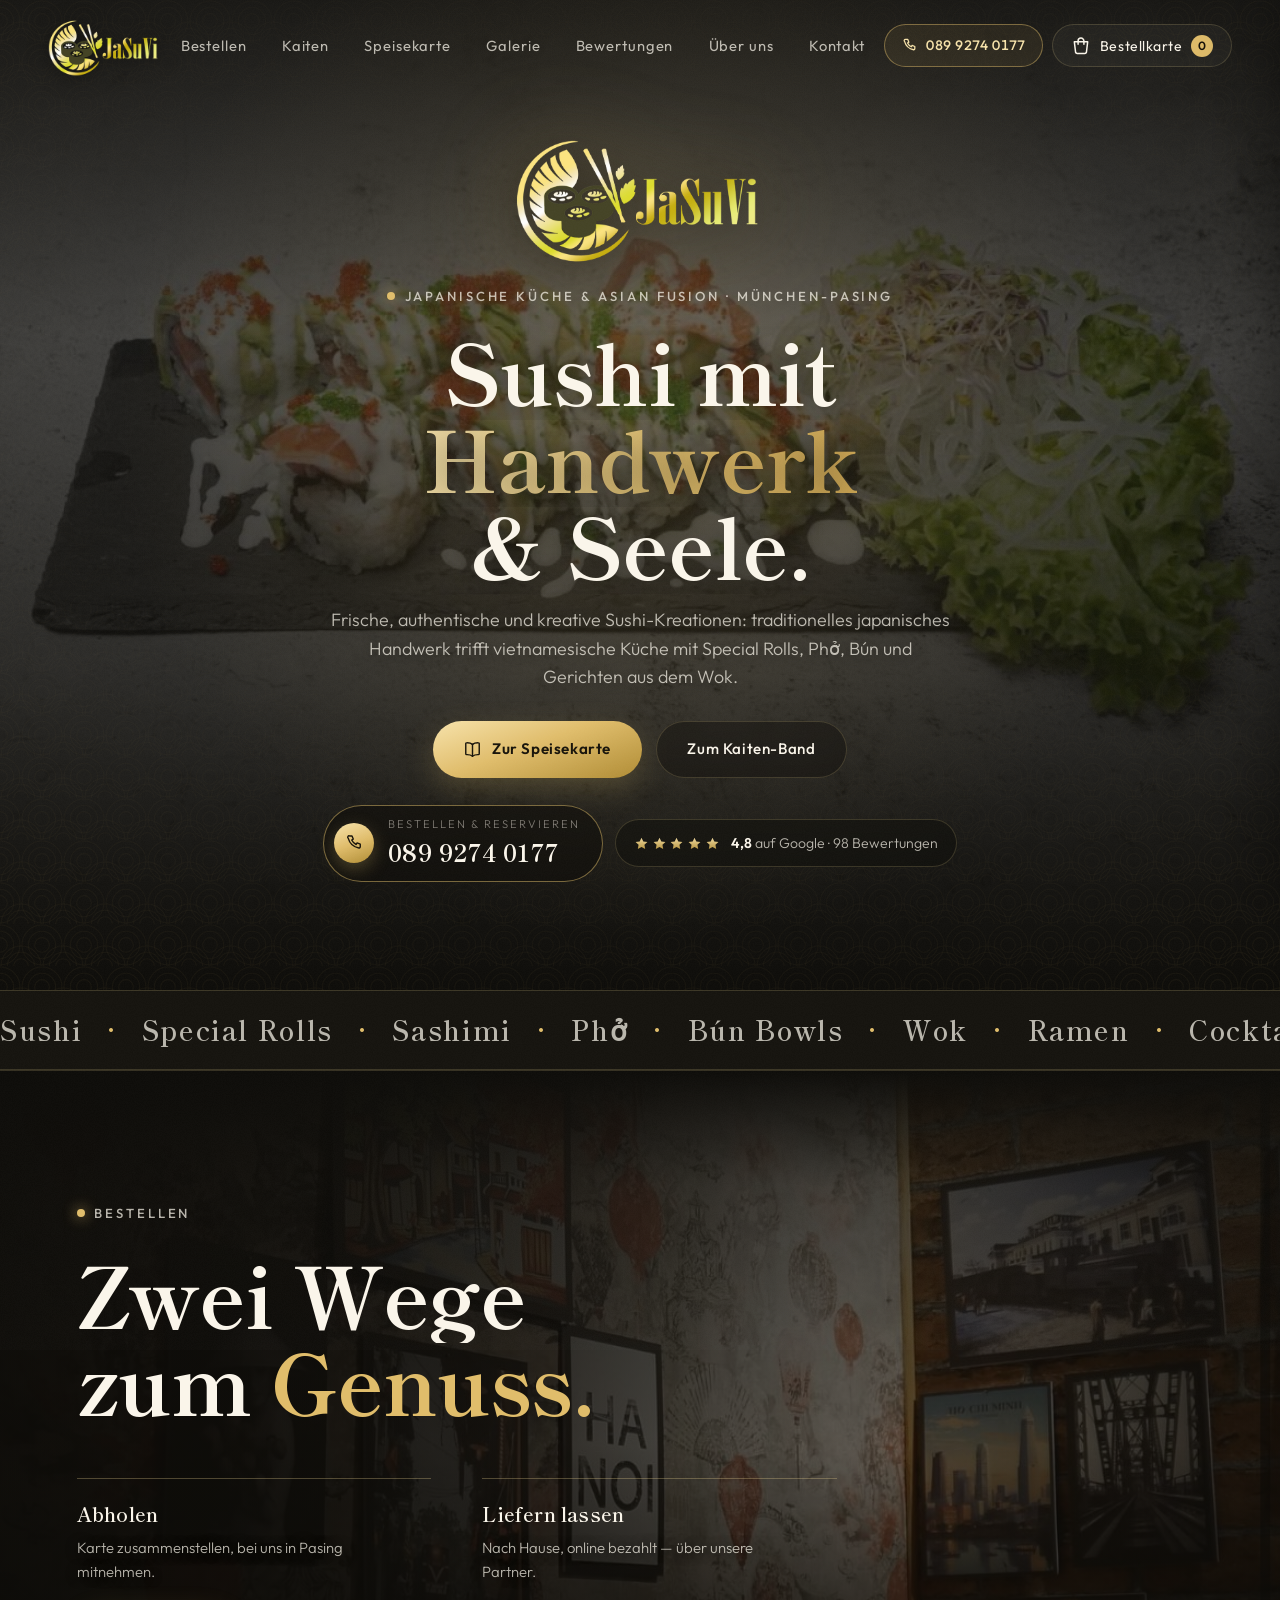
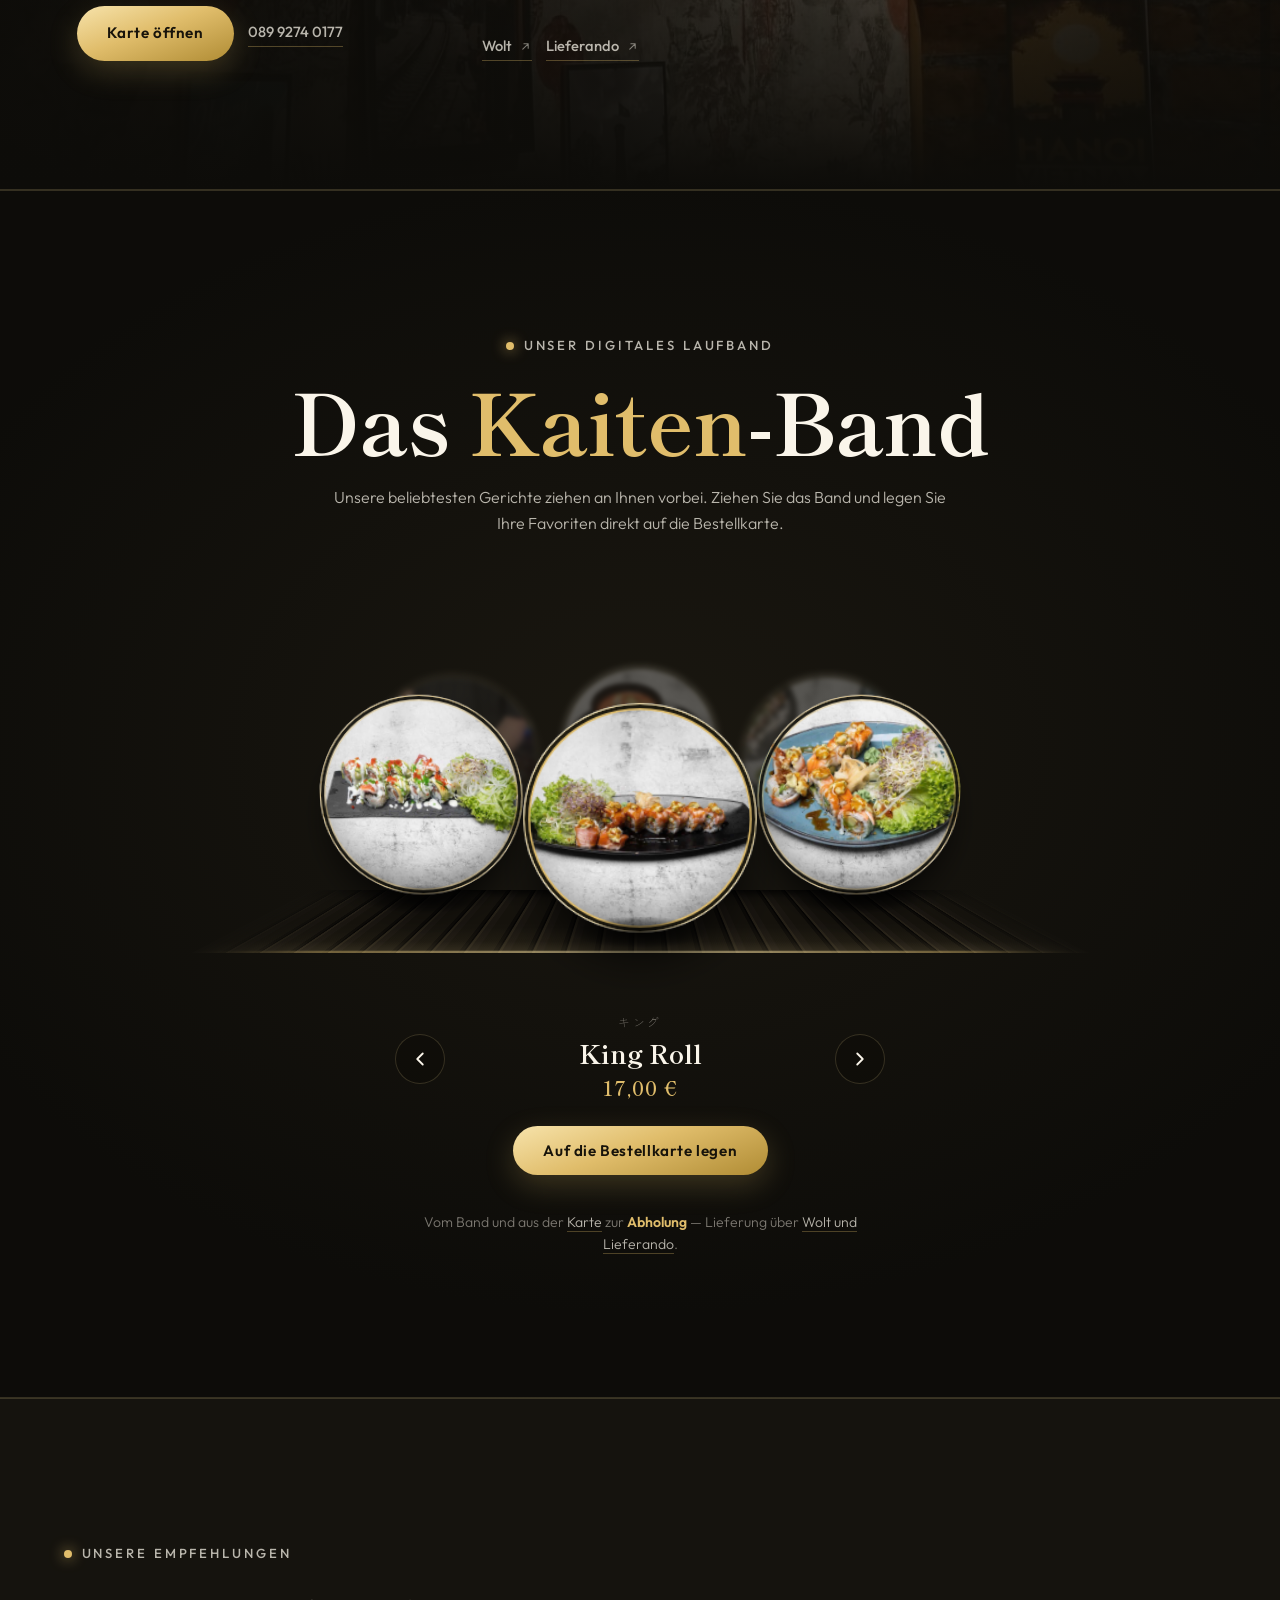
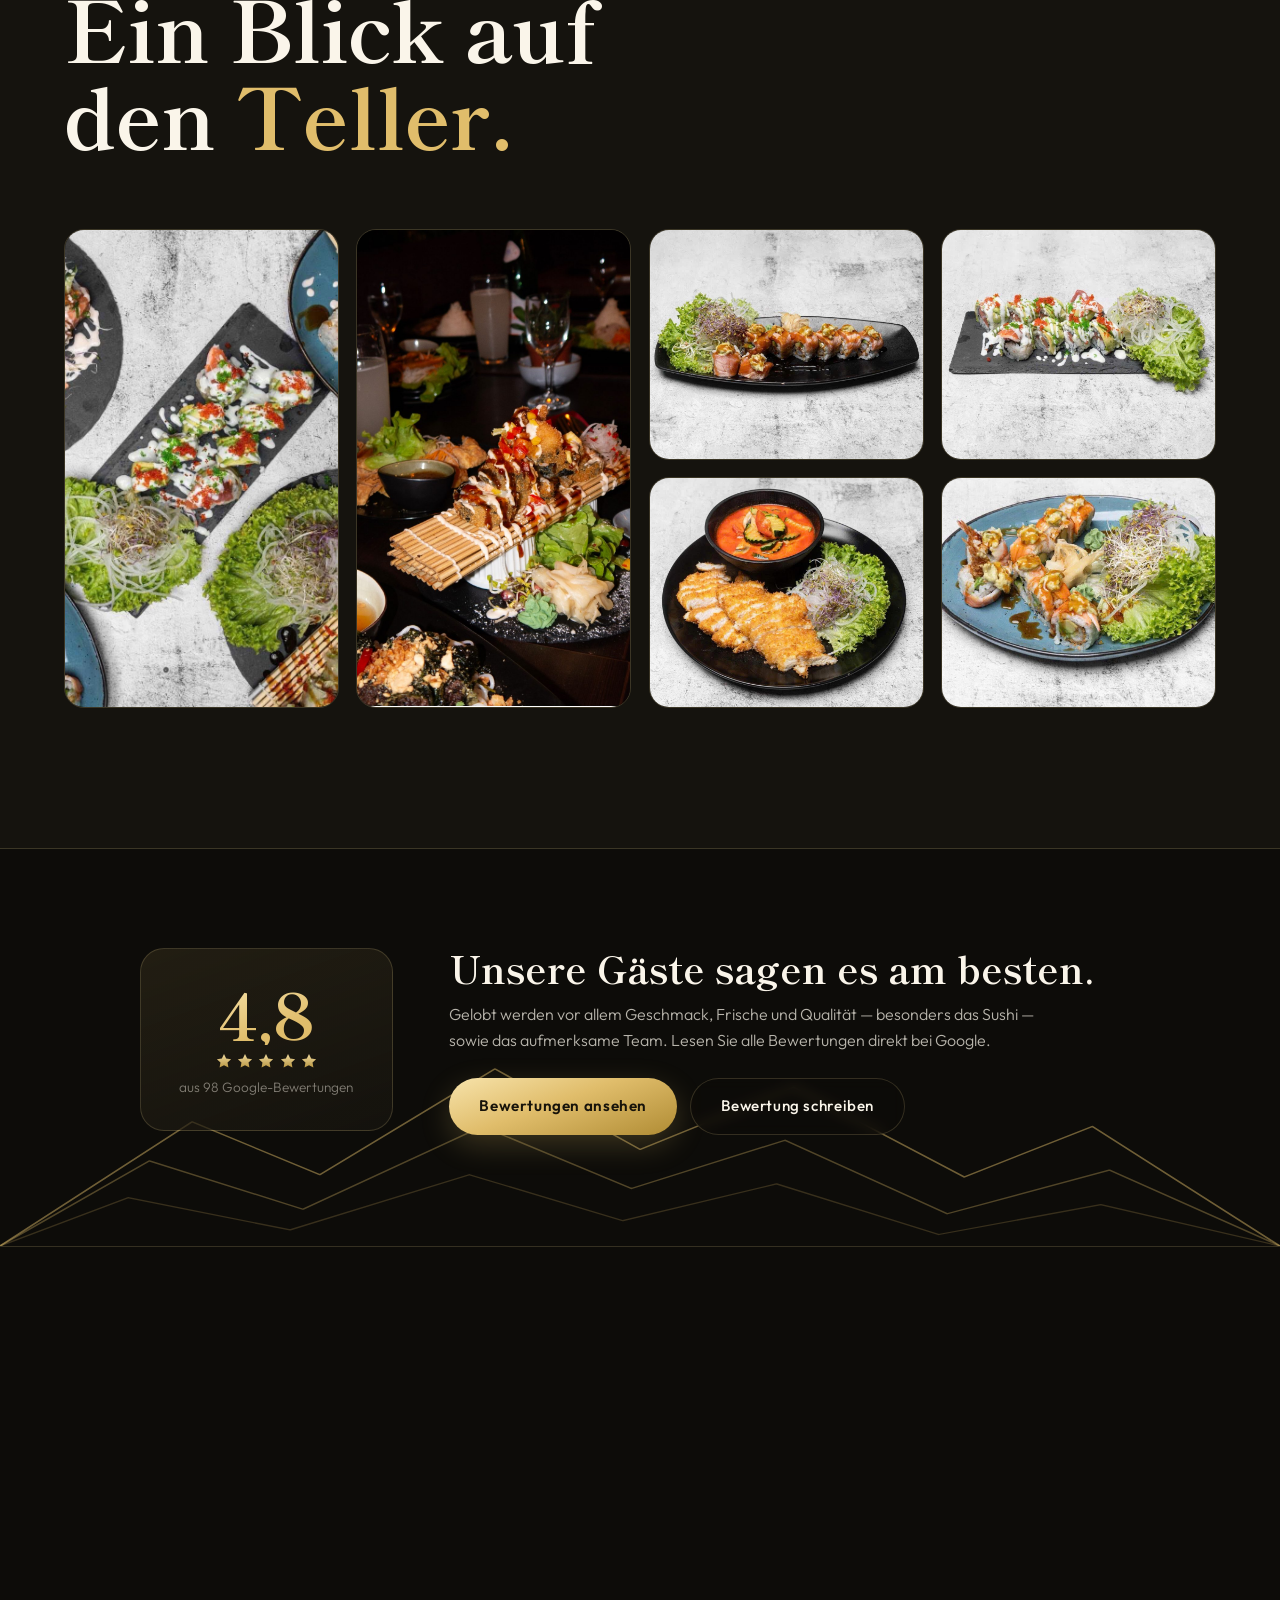
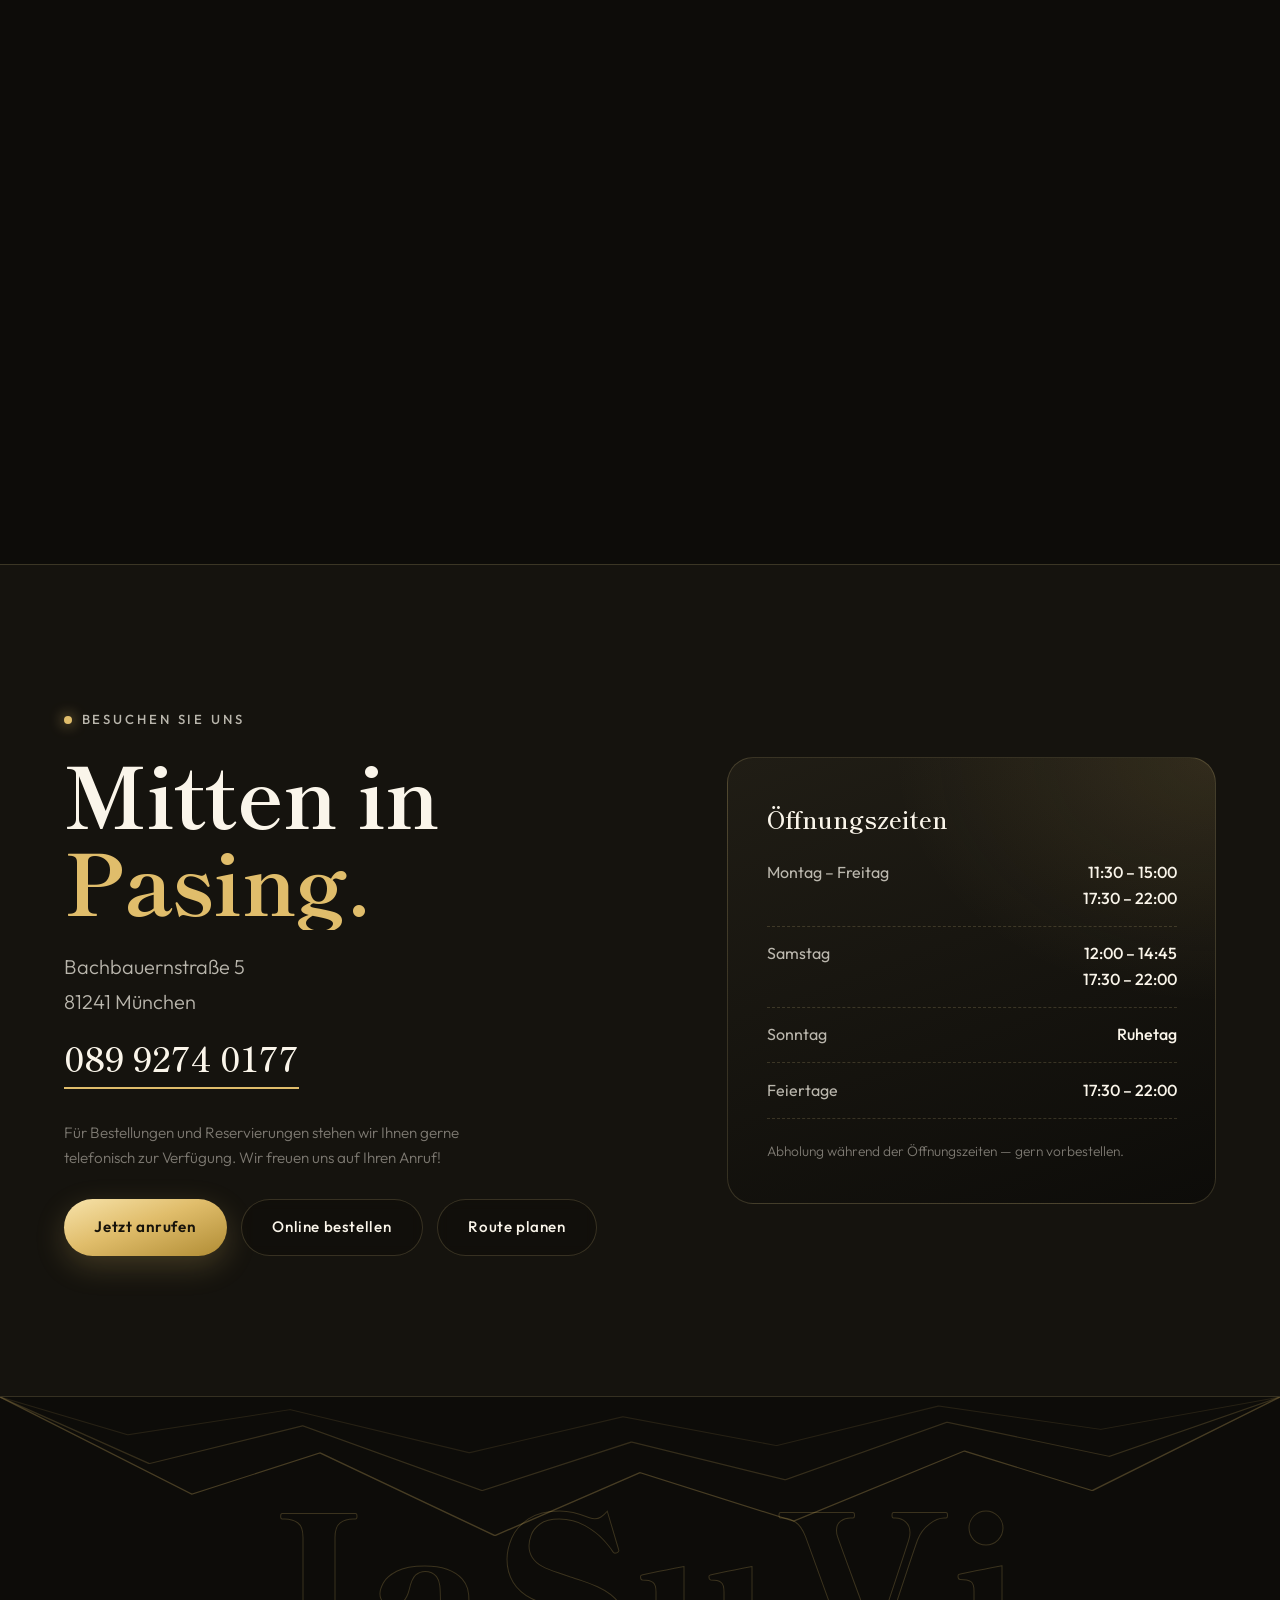
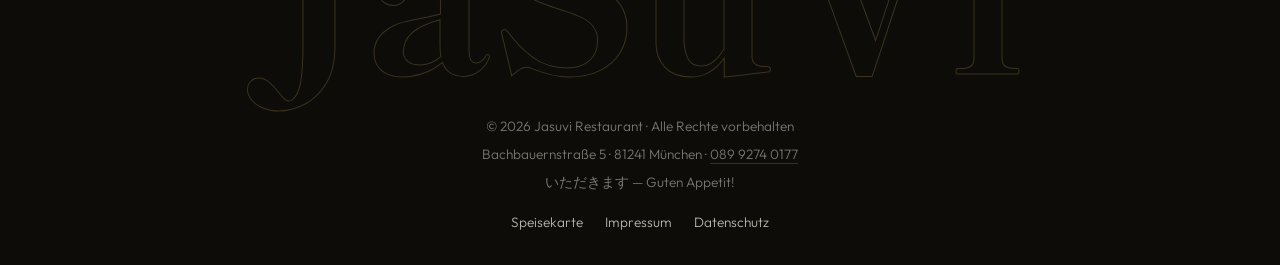
==== commit 80283694: "Kaiten zurueck auf das Karussell ueber einem laufenden Band Die Draufsicht wird wieder durch die urs" ====
--- a/index.html
+++ b/index.html
@@ -167,38 +167,38 @@
         <h2 class="section-title split-lines">
           <span class="hero-line"><span class="hero-line-inner">Das <em class="accent">Kaiten</em>-Band</span></span>
         </h2>
-        <p class="section-sub reveal-up">Unsere beliebtesten Gerichte drehen ihre Runden. Ziehen Sie das Band
+        <p class="section-sub reveal-up">Unsere beliebtesten Gerichte ziehen an Ihnen vorbei. Ziehen Sie das Band
         und legen Sie Ihre Favoriten direkt auf die Bestellkarte.</p>
       </div>
 
-      <div class="kaiten-holder">
-        <div class="kaiten-stage" id="kaitenStage">
-          <div class="kaiten-world">
-            <div class="kaiten-belt-disc" aria-hidden="true"></div>
-            <div class="kaiten-ring" id="kaitenRing">
-              <div class="kaiten-belt-stripes" aria-hidden="true"></div>
-              <!-- Teller werden per JS eingesetzt -->
-            </div>
-          </div>
-        </div>
-        <!-- Liegt am Desktop flach über der Bandmitte, am Handy darunter:
-             der Ring lässt dort in der Mitte zu wenig Platz. -->
-        <div class="kaiten-center">
-          <div class="kaiten-caption" id="kaitenCaption" aria-live="polite">
-            <span class="kaiten-caption-name" id="kaitenName">Tiger Roll</span>
-            <span class="kaiten-caption-price" id="kaitenPrice">16,50 €</span>
-          </div>
+      <div class="kaiten-stage" id="kaitenStage">
+        <!-- Band zuerst: so liegen die Teller darauf und ihre Aufsetzschatten
+             fallen sichtbar auf die Latten. -->
+        <div class="kaiten-belt" aria-hidden="true">
+          <span class="kaiten-belt-slats"></span>
+          <span class="kaiten-belt-sheen"></span>
+        </div>
+        <div class="kaiten-scene">
+          <div class="kaiten-ring" id="kaitenRing"><!-- Teller werden per JS eingesetzt --></div>
         </div>
       </div>
 
       <div class="kaiten-controls">
         <button class="kaiten-arrow" id="kaitenPrev" data-magnetic aria-label="Band zurückdrehen">
-          <svg viewBox="0 0 24 24" width="20" height="20" fill="none" stroke="currentColor" stroke-width="2" stroke-linecap="round" stroke-linejoin="round"><path d="M15 6l-6 6 6 6"/></svg>
+          <svg viewBox="0 0 24 24" width="22" height="22" fill="none" stroke="currentColor" stroke-width="2" stroke-linecap="round" stroke-linejoin="round"><path d="M15 6l-6 6 6 6"/></svg>
         </button>
+        <div class="kaiten-caption" id="kaitenCaption" aria-live="polite">
+          <span class="kaiten-caption-tag" id="kaitenTag">タイガー</span>
+          <span class="kaiten-caption-name" id="kaitenName">Tiger Roll</span>
+          <span class="kaiten-caption-price" id="kaitenPrice">16,50 €</span>
+        </div>
+        <button class="kaiten-arrow" id="kaitenNext" data-magnetic aria-label="Band weiterdrehen">
+          <svg viewBox="0 0 24 24" width="22" height="22" fill="none" stroke="currentColor" stroke-width="2" stroke-linecap="round" stroke-linejoin="round"><path d="M9 6l6 6-6 6"/></svg>
+        </button>
+      </div>
+
+      <div class="kaiten-add-wrap">
         <button class="btn btn-primary" id="kaitenAdd" data-magnetic><span>Auf die Bestellkarte legen</span></button>
-        <button class="kaiten-arrow" id="kaitenNext" data-magnetic aria-label="Band weiterdrehen">
-          <svg viewBox="0 0 24 24" width="20" height="20" fill="none" stroke="currentColor" stroke-width="2" stroke-linecap="round" stroke-linejoin="round"><path d="M9 6l6 6-6 6"/></svg>
-        </button>
       </div>
 
       <p class="pickup-note reveal-up">Vom Band und aus der <a href="speisekarte.html">Karte</a> zur
--- a/styles.css
+++ b/styles.css
@@ -493,112 +493,97 @@
 }
 .pickup-note a:hover { color: var(--gold-bright); border-color: var(--gold); }
 
-/* ═══════════ Kaiten — gekipptes Laufband in Perspektive ═══════════ */
+/* ═══════════ Kaiten — Karussell über einem laufenden Band ═══════════ */
 .kaiten {
   position: relative;
-  background: radial-gradient(85% 65% at 50% 44%, #1b1811 0%, var(--ink) 74%);
+  background: radial-gradient(80% 62% at 50% 46%, #1a1710 0%, var(--ink) 76%);
   border-top: 1px solid var(--line); border-bottom: 1px solid var(--line);
   overflow: hidden;
 }
-.kaiten .section-head { margin-inline: auto; text-align: center; margin-bottom: clamp(1.8rem, 4vw, 3rem); }
+.kaiten .section-head { margin-inline: auto; text-align: center; margin-bottom: clamp(1.4rem, 3vw, 2.2rem); }
 .kaiten .section-sub { margin-inline: auto; }
 .kaiten .section-eyebrow { justify-content: center; }
 
-/* Die Bühne ist flach; erst .kaiten-world legt das Band in die Tiefe.
-   Dadurch bleiben Beschriftung und Bedienung gestochen scharf. */
-.kaiten-holder { position: relative; width: max-content; margin-inline: auto; }
 .kaiten-stage {
-  --stage-w: min(92vw, 740px);
-  --plate: clamp(116px, 19vw, 178px);
-  --tilt: 52deg;          /* Neigung der Bandebene */
-  --plate-lift: 39deg;    /* Teller werden wieder aufgerichtet — 13° bleiben stehen */
-  --plate-rise: calc(var(--plate) * 0.4); /* Standhöhe über dem Band, sonst
-                             taucht die Unterkante beim Aufrichten hinein */
+  --plate: clamp(132px, 15vw, 186px);
   position: relative;
-  width: var(--stage-w);
-  height: calc(var(--stage-w) * 0.84);
-  margin-inline: auto;
-  perspective: 2000px;
-  perspective-origin: 50% 40%;
+  height: clamp(310px, 33vw, 410px);
+  display: grid; place-items: center;
+  perspective: 1400px;
   cursor: grab; user-select: none; touch-action: pan-y;
 }
 .kaiten-stage.is-dragging { cursor: grabbing; }
 
-.kaiten-world {
-  position: absolute; left: 0; top: 50%;
-  width: 100%; aspect-ratio: 1;
-  transform: translateY(-50%) rotateX(var(--tilt));
-  transform-style: preserve-3d;
-}
-
-/* Bandfläche: dunkler Lauf mit zwei gebürsteten Goldschienen */
-.kaiten-belt-disc {
-  position: absolute; inset: 0;
-  border-radius: 50%;
-  background:
-    radial-gradient(circle,
-      transparent 0 calc(var(--kr, 240px) - var(--plate) * 0.7),
-      rgba(224, 189, 107, 0.6) calc(var(--kr, 240px) - var(--plate) * 0.7) calc(var(--kr, 240px) - var(--plate) * 0.7 + 2px),
-      rgba(224, 189, 107, 0.14) calc(var(--kr, 240px) - var(--plate) * 0.7 + 2px) calc(var(--kr, 240px) - var(--plate) * 0.7 + 7px),
-      #151209 calc(var(--kr, 240px) - var(--plate) * 0.7 + 7px) calc(var(--kr, 240px) + var(--plate) * 0.7 - 7px),
-      rgba(224, 189, 107, 0.14) calc(var(--kr, 240px) + var(--plate) * 0.7 - 7px) calc(var(--kr, 240px) + var(--plate) * 0.7 - 2px),
-      rgba(224, 189, 107, 0.6) calc(var(--kr, 240px) + var(--plate) * 0.7 - 2px) calc(var(--kr, 240px) + var(--plate) * 0.7),
-      transparent calc(var(--kr, 240px) + var(--plate) * 0.7));
-  box-shadow: inset 0 0 110px rgba(0, 0, 0, 0.72);
-}
-
-/* Rotierender Ring: Bandsegmente + Teller */
+/* Leichte Aufsicht: der vordere Teller rückt nach unten aufs Band,
+   die hinteren steigen und treten damit sichtbar zurück. */
+.kaiten-scene { transform-style: preserve-3d; transform: rotateX(-9deg); }
 .kaiten-ring {
-  position: absolute; inset: 0;
+  position: relative; width: 0; height: 0;
   transform-style: preserve-3d;
   transition: transform 0.9s var(--ease-out);
 }
-.kaiten-ring.no-anim, .kaiten-ring.no-anim .kaiten-plate { transition: none; }
-.kaiten-belt-stripes {
+.kaiten-ring.no-anim { transition: none; }
+
+/* ── Das Band: gerade Strecke in Untersicht, echte Latten, laufend ── */
+.kaiten-belt {
+  position: absolute; left: 50%; bottom: 7%;
+  width: min(900px, 100%); height: clamp(112px, 12vw, 158px);
+  transform: translateX(-50%) perspective(520px) rotateX(64deg);
+  transform-origin: 50% 100%;
+  background: linear-gradient(180deg, #050403 0%, #0f0d09 18%, #131009 56%, #080705 100%);
+  overflow: hidden;
+  /* Enden ausblenden, damit die Strecke weiterläuft statt abzubrechen */
+  -webkit-mask: linear-gradient(90deg, transparent 0, #000 13%, #000 87%, transparent 100%);
+  mask: linear-gradient(90deg, transparent 0, #000 13%, #000 87%, transparent 100%);
+}
+/* Latten: Fuge, angeschrägte Vorderkante, Lattenrücken, Schattenkante.
+   Der Versatz je Durchlauf entspricht exakt der Musterbreite (34px). */
+.kaiten-belt-slats {
+  position: absolute; top: 0; bottom: 0; left: 0; width: 200%;
+  background: repeating-linear-gradient(90deg,
+    #050403 0 2px,
+    #241f16 2px 5px,
+    #191510 5px 13px,
+    #15120c 13px 30px,
+    #0c0a07 30px 34px);
+  animation: belt-run 2.1s linear infinite;
+}
+@keyframes belt-run { to { transform: translateX(-34px); } }
+/* Beleuchtung quer zur Laufrichtung: vordere Kante fängt das Licht */
+.kaiten-belt-sheen {
   position: absolute; inset: 0;
-  border-radius: 50%;
-  background: repeating-conic-gradient(rgba(224, 189, 107, 0.055) 0deg 0.35deg, transparent 0.35deg 9deg);
-  -webkit-mask: radial-gradient(circle,
-    transparent 0 calc(var(--kr, 240px) - var(--plate) * 0.62),
-    #000 calc(var(--kr, 240px) - var(--plate) * 0.62) calc(var(--kr, 240px) + var(--plate) * 0.62),
-    transparent calc(var(--kr, 240px) + var(--plate) * 0.62));
-  mask: radial-gradient(circle,
-    transparent 0 calc(var(--kr, 240px) - var(--plate) * 0.62),
-    #000 calc(var(--kr, 240px) - var(--plate) * 0.62) calc(var(--kr, 240px) + var(--plate) * 0.62),
-    transparent calc(var(--kr, 240px) + var(--plate) * 0.62));
-}
-
-/* Teller stehen auf dem Band, aber fast aufgerichtet zur Kamera.
-   Die Perspektive erledigt die Größenstaffelung: vorn groß, hinten klein. */
+  background:
+    linear-gradient(180deg, rgba(0, 0, 0, 0.72) 0%, rgba(0, 0, 0, 0.15) 16%, rgba(0, 0, 0, 0) 34%),
+    linear-gradient(0deg, rgba(247, 227, 171, 0.1) 0%, rgba(247, 227, 171, 0.02) 14%, transparent 42%),
+    radial-gradient(120% 80% at 50% 112%, rgba(224, 189, 107, 0.08), transparent 58%);
+}
+/* Führungsschienen aus gebürstetem Gold an beiden Kanten */
+.kaiten-belt::before,
+.kaiten-belt::after {
+  content: ""; position: absolute; left: 0; right: 0; height: 3px;
+  background: linear-gradient(90deg, transparent 0,
+    rgba(224, 189, 107, 0.45) 16%, rgba(247, 227, 171, 0.72) 50%,
+    rgba(224, 189, 107, 0.45) 84%, transparent 100%);
+}
+.kaiten-belt::before { top: 0; height: 2px; opacity: 0.3; }
+.kaiten-belt::after { bottom: 0; height: 4px; opacity: 0.8; }
+
+/* ── Teller: rundes Foto im Porzellanrand, immer zur Kamera ── */
 .kaiten-plate {
-  position: absolute; top: 50%; left: 50%;
+  position: absolute; top: 0; left: 0;
   width: var(--plate);
   margin: calc(var(--plate) / -2) 0 0 calc(var(--plate) / -2);
+  text-align: center;
   transform-style: preserve-3d;
-  transition: transform 0.9s var(--ease-out);
-}
-/* Kontaktschatten: liegt flach auf dem Band unter dem Teller. Die
-   Transformation dreht die Hebung und Aufrichtung wieder zurück,
-   damit der Fleck in der Bandebene bleibt. */
-.kaiten-plate::after {
-  content: "";
-  position: absolute; left: 50%; top: calc(var(--plate) / 2);
-  width: 96%; aspect-ratio: 1;
-  border-radius: 50%;
-  background: radial-gradient(closest-side,
-    rgba(0, 0, 0, 0.66) 0%, rgba(0, 0, 0, 0.38) 44%, rgba(0, 0, 0, 0) 76%);
-  transform: translate(-50%, -50%) rotateX(var(--plate-lift))
-             translateZ(calc(-1 * var(--plate-rise)));
-  pointer-events: none;
-}
-
+  transition: opacity 0.55s ease, filter 0.55s ease;
+}
 .plate-photo {
   position: relative; display: block;
   width: 100%; aspect-ratio: 1;
   border-radius: 50%;
   overflow: hidden;
   background: #0d0c09;
-  box-shadow: 0 26px 44px -14px rgba(0, 0, 0, 0.85);
+  box-shadow: 0 22px 34px -12px rgba(0, 0, 0, 0.85);
   pointer-events: none;
   transition: box-shadow 0.55s ease, transform 0.6s var(--ease-out);
 }
@@ -606,7 +591,7 @@
   width: 100%; height: 100%; object-fit: cover; display: block;
   transform: scale(1.03);
 }
-/* Porzellanrand: schmal, damit möglichst viel vom Essen zu sehen ist */
+/* Schmaler Porzellanrand — möglichst viel Fläche bleibt dem Essen */
 .plate-rim {
   position: absolute; inset: 0;
   border-radius: 50%;
@@ -614,68 +599,68 @@
   box-shadow:
     inset 0 0 0 3px rgba(13, 12, 9, 0.92),
     inset 0 0 0 4.5px rgba(224, 189, 107, 0.4),
-    inset 0 -30px 44px -18px rgba(0, 0, 0, 0.55);
-}
+    inset 0 -28px 40px -18px rgba(0, 0, 0, 0.5);
+}
+/* Aufsetzschatten auf dem Band */
+.plate-shadow {
+  position: absolute; left: 50%; top: calc(var(--plate) * 0.93);
+  width: 80%; height: calc(var(--plate) * 0.19);
+  transform: translateX(-50%);
+  border-radius: 50%;
+  background: radial-gradient(closest-side,
+    rgba(0, 0, 0, 0.72) 0%, rgba(0, 0, 0, 0.32) 52%, rgba(0, 0, 0, 0) 80%);
+  pointer-events: none;
+}
+.kaiten-plate.is-front { z-index: 5; }
 .kaiten-plate.is-front .plate-photo {
-  transform: scale(1.07);
-  box-shadow: 0 34px 52px -16px rgba(0, 0, 0, 0.9);
+  transform: scale(1.05);
+  box-shadow: 0 30px 44px -14px rgba(0, 0, 0, 0.9);
 }
 .kaiten-plate.is-front .plate-rim {
   border-color: var(--gold-bright);
   box-shadow:
     inset 0 0 0 3px rgba(13, 12, 9, 0.92),
     inset 0 0 0 4.5px var(--gold),
-    inset 0 -30px 44px -18px rgba(0, 0, 0, 0.5);
-}
-.kaiten-plate .plate-tag {
-  display: block; text-align: center;
-  margin-top: 0.55rem;
+    inset 0 -28px 40px -18px rgba(0, 0, 0, 0.45);
+}
+/* Tiefenschärfe: was hinten läuft, tritt zurück statt zu überlagern */
+.kaiten-plate.is-back { opacity: 0.32; filter: blur(2.5px) saturate(0.65); }
+.kaiten-caption { min-width: min(320px, 58vw); text-align: center; }
+.kaiten-caption-tag {
+  display: block;
   font-family: var(--font-jp);
-  font-size: 0.76rem; letter-spacing: 0.16em;
+  font-size: 0.74rem; letter-spacing: 0.24em;
   color: var(--paper-faint);
-  white-space: nowrap;
-  pointer-events: none;
-  transition: color 0.4s ease;
-}
-.kaiten-plate.is-front .plate-tag { color: var(--gold-bright); }
-
-/* Beschriftung liegt flach über der Bandmitte — außerhalb der 3D-Ebene */
-.kaiten-center {
-  position: absolute; top: 44%; left: 50%;
-  z-index: 1;
-  width: calc(100% - var(--plate) * 2.9);
-  transform: translate(-50%, -50%);
-  display: grid; place-content: center;
-  text-align: center;
-  pointer-events: none;
-}
-.kaiten-caption { max-width: 100%; }
+  margin-bottom: 0.3rem;
+  transition: opacity 0.3s ease, transform 0.3s ease;
+}
 .kaiten-caption-name {
   display: block;
   font-family: var(--font-display); font-weight: 700;
-  font-size: clamp(1.2rem, 2.6vw, 1.9rem);
+  font-size: clamp(1.15rem, 2.3vw, 1.6rem);
   color: var(--paper);
-  text-shadow: 0 2px 20px rgba(13, 12, 9, 0.95), 0 0 40px rgba(13, 12, 9, 0.8);
-  line-height: 1.22;
+  line-height: 1.24;
   text-wrap: balance;
   transition: opacity 0.3s ease, transform 0.3s ease;
 }
 .kaiten-caption-price {
-  display: block; margin-top: 0.3rem;
+  display: block; margin-top: 0.2rem;
   font-family: var(--font-display); font-weight: 600;
-  font-size: clamp(1rem, 2vw, 1.35rem);
+  font-size: clamp(0.98rem, 1.8vw, 1.25rem);
   color: var(--gold); letter-spacing: 0.05em;
   font-variant-numeric: tabular-nums;
-  text-shadow: 0 2px 18px rgba(13, 12, 9, 0.95);
   transition: opacity 0.3s ease 0.05s, transform 0.3s ease 0.05s;
 }
+.kaiten-caption.is-switching .kaiten-caption-tag,
 .kaiten-caption.is-switching .kaiten-caption-name,
 .kaiten-caption.is-switching .kaiten-caption-price { opacity: 0; transform: translateY(8px); }
 
+.kaiten-add-wrap { display: grid; place-items: center; margin-top: 1.4rem; }
+
 .kaiten-controls {
   display: flex; align-items: center; justify-content: center;
-  gap: clamp(0.8rem, 3vw, 1.6rem);
-  margin-top: clamp(1.6rem, 3.5vw, 2.4rem);
+  gap: clamp(0.9rem, 4vw, 2.2rem);
+  margin-top: clamp(1.4rem, 3vw, 2rem);
 }
 .kaiten-arrow {
   display: grid; place-items: center;
@@ -690,22 +675,12 @@
 
 @media (max-width: 760px) {
   .kaiten-stage {
-    /* Schmaler und mit flacherer Perspektive: sonst vergrößert die Nähe
-       den vorderen Bandrand über die Bildschirmkante hinaus. */
-    --stage-w: min(88vw, 420px);
-    --plate: clamp(74px, 21vw, 108px);
-    --plate-rise: calc(var(--plate) * 0.36);
-    --tilt: 46deg; --plate-lift: 35deg;
-    height: calc(var(--stage-w) * 0.84);
-    perspective: 1600px;
+    --plate: clamp(104px, 27vw, 132px);
+    height: clamp(258px, 68vw, 320px);
+    perspective: 900px;
   }
-  .kaiten-center {
-    position: static;
-    width: auto; max-width: 88vw;
-    margin: 0.2rem auto 0;
-    transform: none;
-  }
-  .plate-tag { display: none !important; } /* Name steht mittig — Tags würden kollidieren */
+  .kaiten-belt { width: 132%; height: clamp(76px, 21vw, 108px); }
+  .kaiten-caption { min-width: 0; flex: 1; }
   .kaiten-controls { gap: 0.7rem; }
   .kaiten-controls .btn { padding: 0.72rem 1.1rem; font-size: 0.82rem; }
   .kaiten-arrow { width: 44px; height: 44px; }
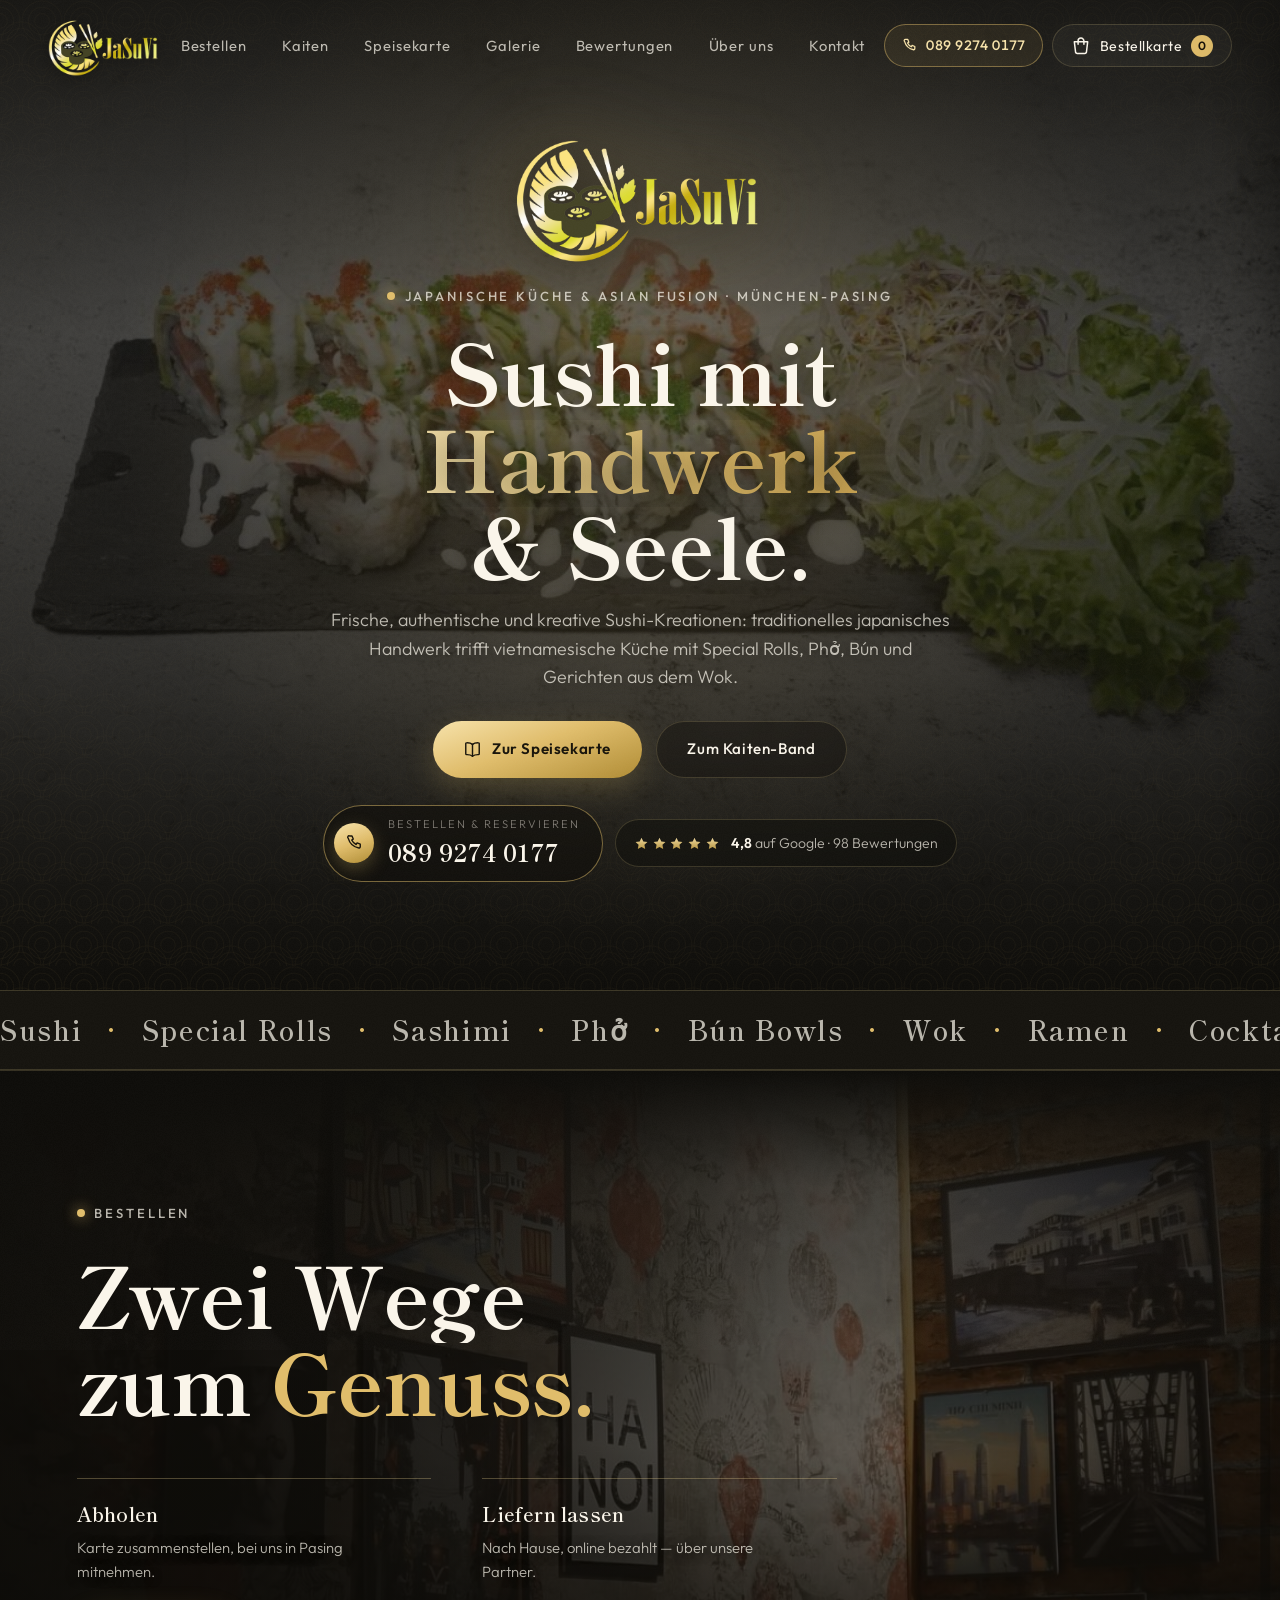
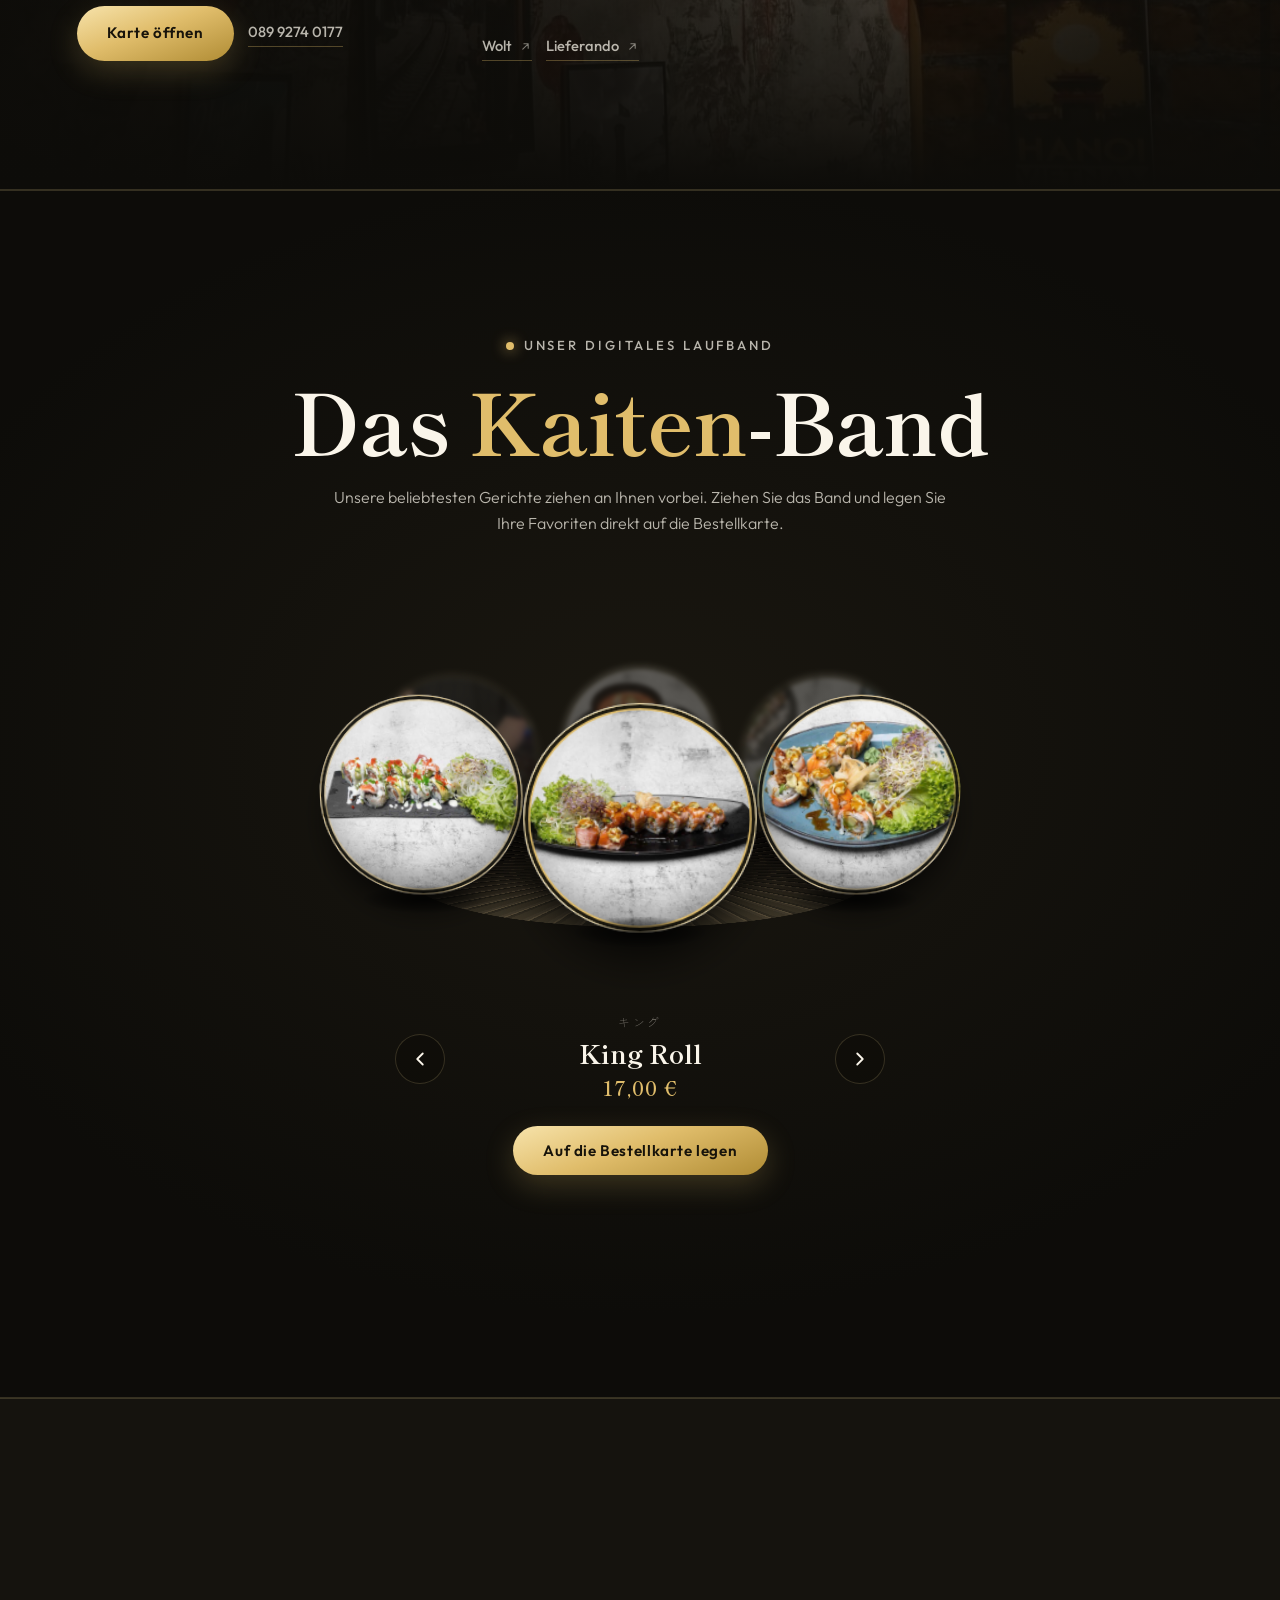
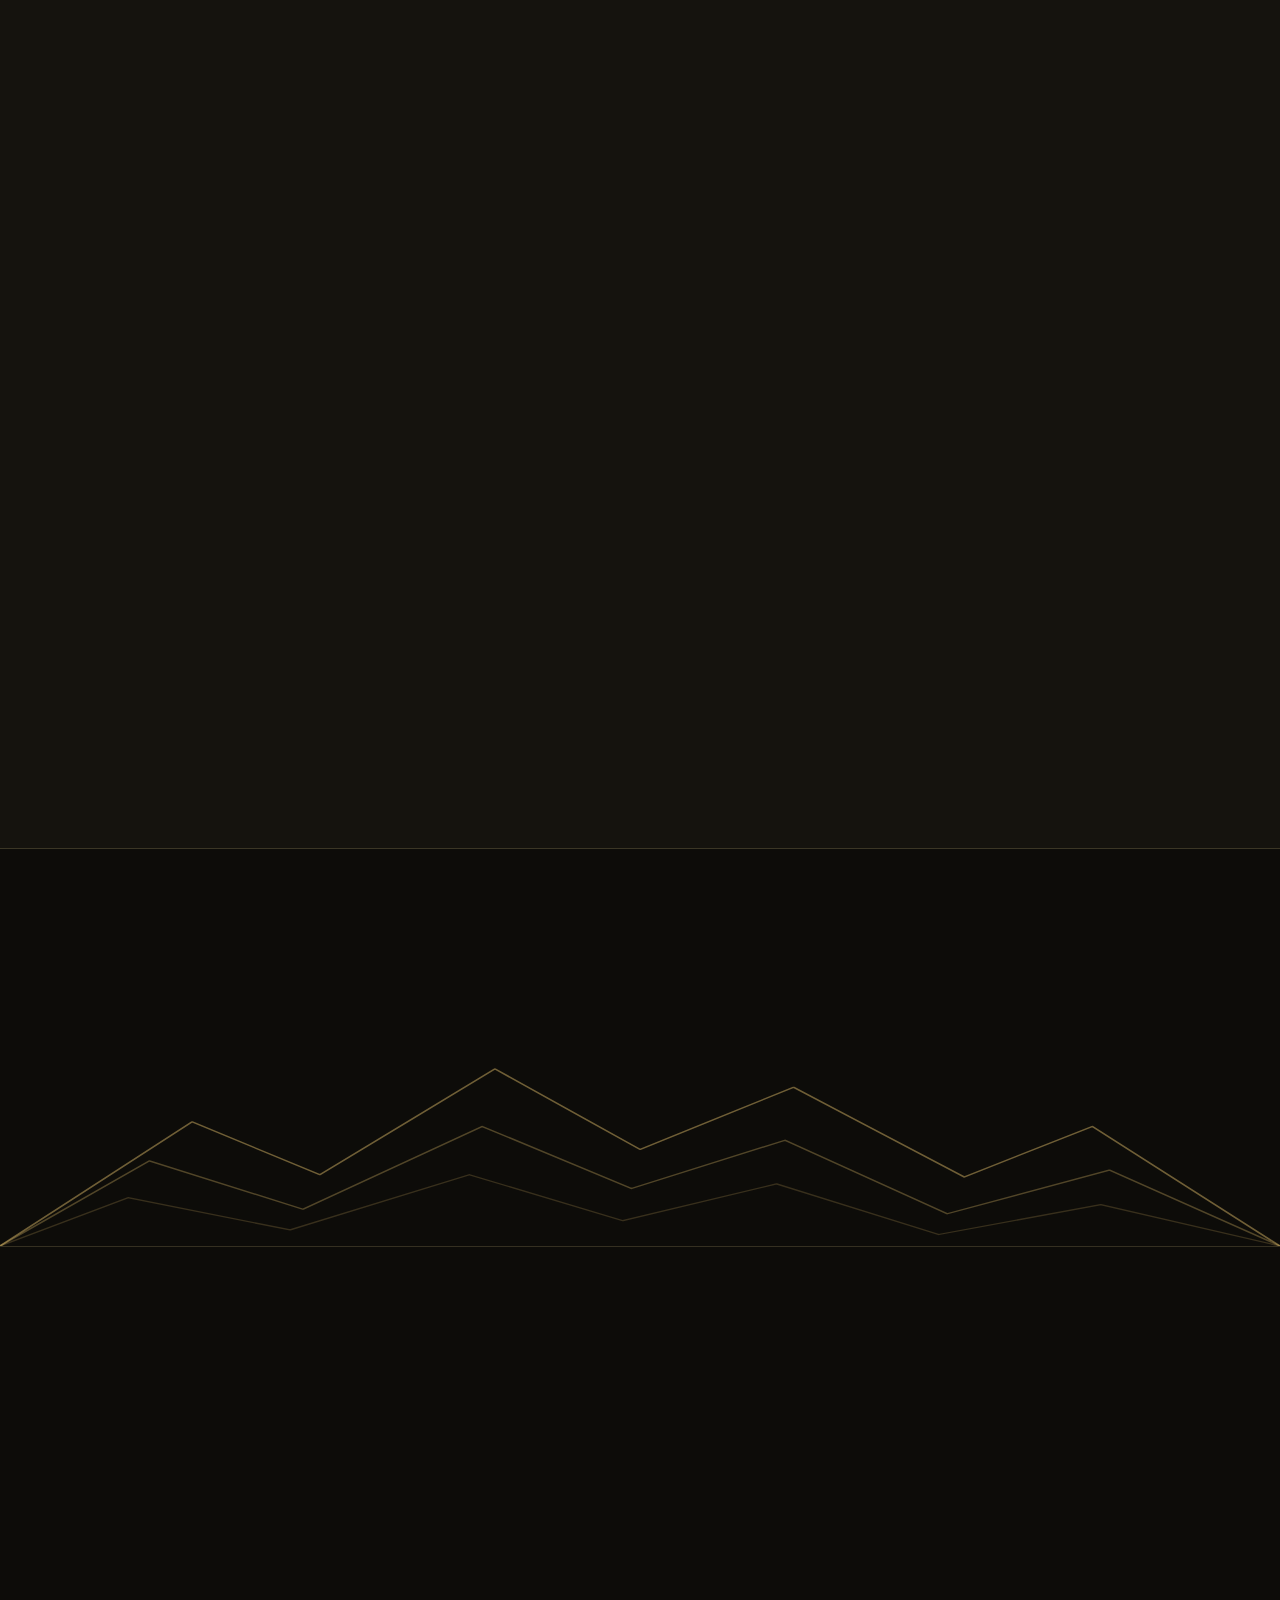
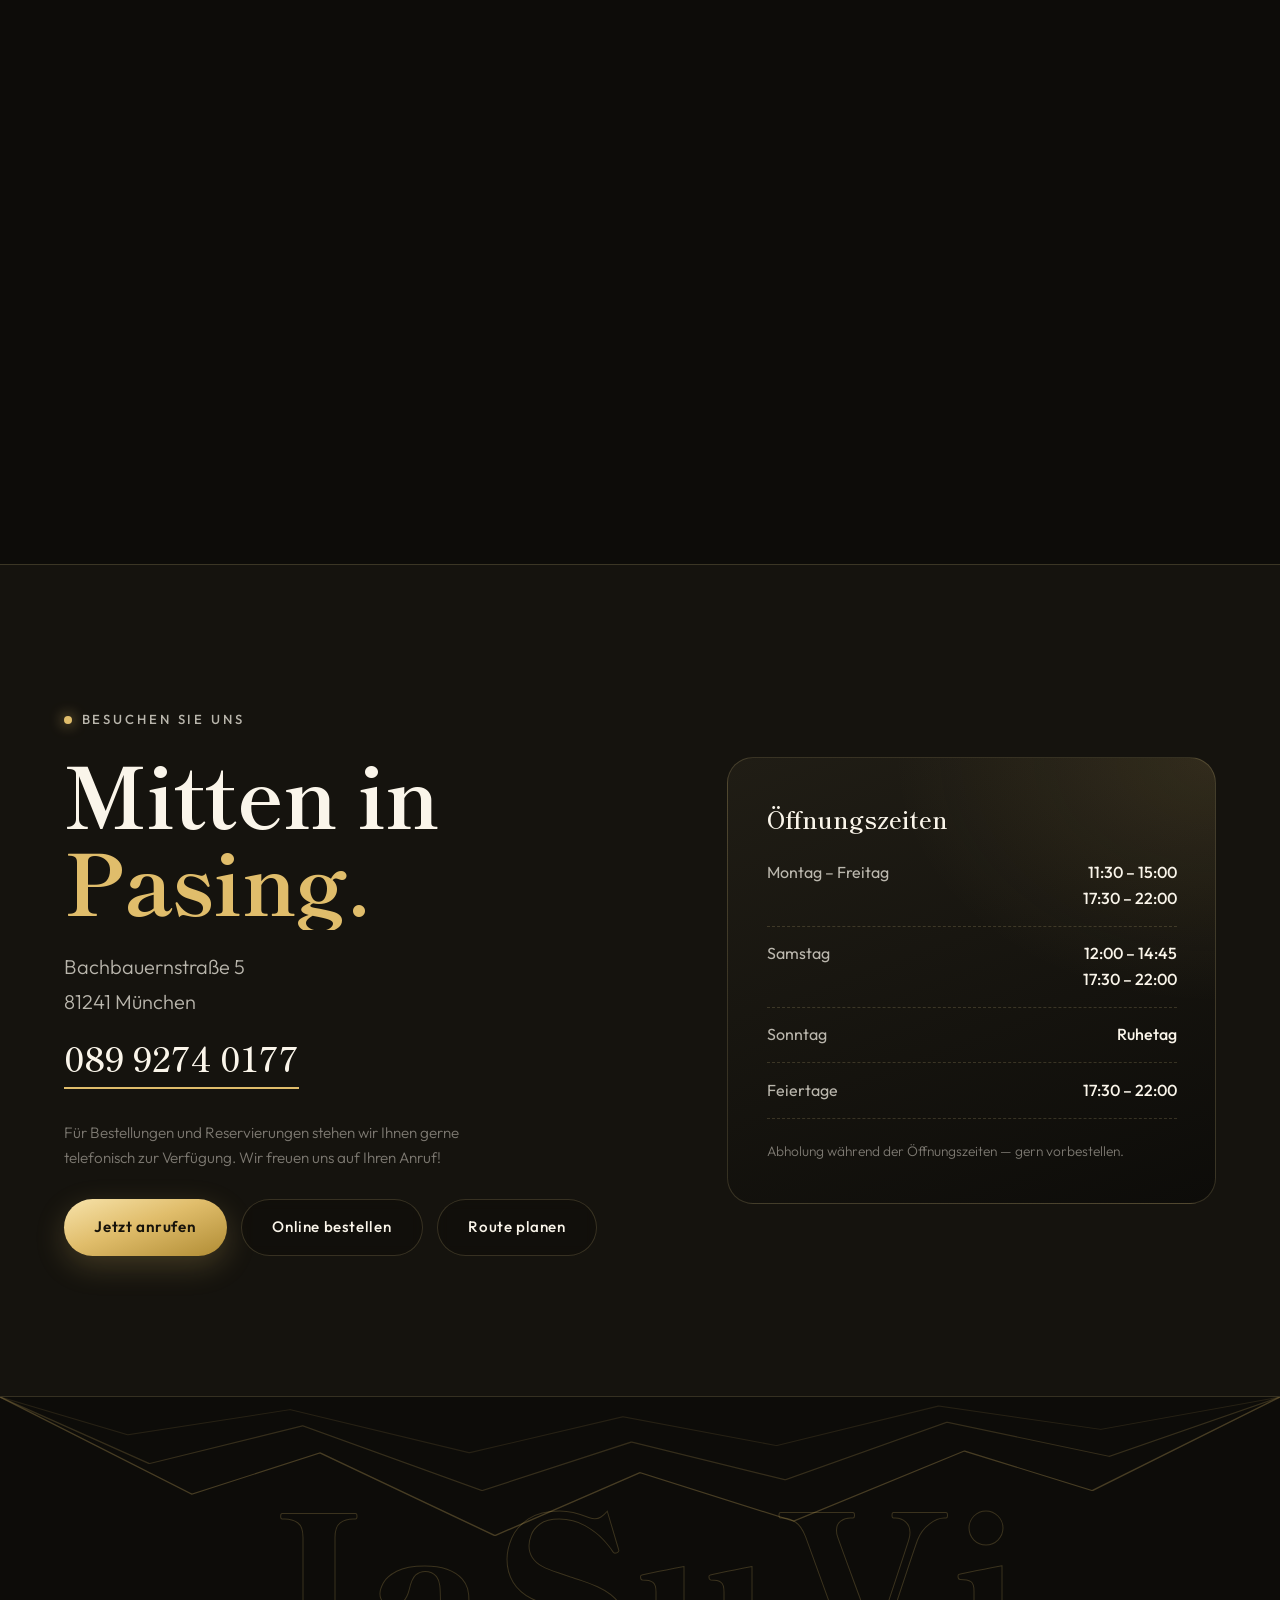
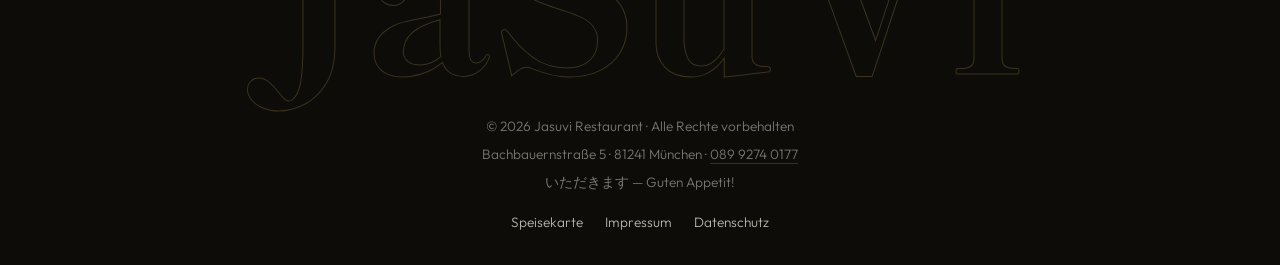
==== commit b7f6cf3c: "Band folgt der Kreisbahn, Laufschrift mit festem Tempo, WhatsApp-Testschalter Kaiten: - Die gerade B" ====
--- a/index.html
+++ b/index.html
@@ -172,11 +172,15 @@
       </div>
 
       <div class="kaiten-stage" id="kaitenStage">
-        <!-- Band zuerst: so liegen die Teller darauf und ihre Aufsetzschatten
-             fallen sichtbar auf die Latten. -->
-        <div class="kaiten-belt" aria-hidden="true">
-          <span class="kaiten-belt-slats"></span>
-          <span class="kaiten-belt-sheen"></span>
+        <!-- Zwei getrennte 3D-Ebenen mit gleicher Perspektive: unten die
+             Bandbahn, darüber die Teller. So laufen sie auf derselben
+             Kreisbahn, ohne dass der Browser sich schneidende Flächen
+             sortieren muss — jeder Teller verdeckt das Band hinter sich. -->
+        <div class="kaiten-scene kaiten-scene-floor" aria-hidden="true">
+          <div class="kaiten-track">
+            <span class="kaiten-track-slats"></span>
+            <span class="kaiten-track-sheen"></span>
+          </div>
         </div>
         <div class="kaiten-scene">
           <div class="kaiten-ring" id="kaitenRing"><!-- Teller werden per JS eingesetzt --></div>
--- a/styles.css
+++ b/styles.css
@@ -43,7 +43,15 @@
 * { margin: 0; padding: 0; box-sizing: border-box; }
 [hidden] { display: none !important; }
 
-html { scroll-behavior: smooth; }
+html {
+  scroll-behavior: smooth;
+  /* Android-WebViews (u. a. der Browser in WhatsApp) vergrößern lange
+     Textblöcke eigenmächtig. Das trifft vor allem die Laufschrift:
+     die Zeile wird breiter, die Naht zwischen den Kopien passt nicht
+     mehr und das Band läuft aus dem Tritt. */
+  -webkit-text-size-adjust: 100%;
+  text-size-adjust: 100%;
+}
 @media (prefers-reduced-motion: reduce) {
   html { scroll-behavior: auto; }
   *, *::before, *::after { animation-duration: 0.01ms !important; transition-duration: 0.01ms !important; }
@@ -353,7 +361,12 @@
   padding: 1.1rem 0; overflow: hidden;
   background: var(--ink-2);
 }
-.marquee-track { display: flex; width: max-content; animation: marquee 26s linear infinite; }
+.marquee-track {
+  display: flex; width: max-content;
+  /* Dauer und Versatz setzt app.js aus der gemessenen Breite; die Werte
+     hier greifen nur, solange noch nicht gemessen wurde. */
+  animation: marquee 26s linear infinite;
+}
 .marquee:hover .marquee-track { animation-play-state: paused; }
 .marquee-content {
   font-family: var(--font-display); font-weight: 600;
@@ -362,7 +375,7 @@
   color: var(--paper-dim);
 }
 .marquee-content i { color: var(--gold); font-style: normal; padding: 0 0.6em; }
-@keyframes marquee { to { transform: translateX(-50%); } }
+@keyframes marquee { to { transform: translateX(calc(-1 * var(--marquee-shift, 50%))); } }
 
 /* ═══════════ Sections ═══════════ */
 .section { padding: clamp(5rem, 11vw, 9rem) clamp(1.2rem, 5vw, 5rem); }
@@ -506,6 +519,10 @@
 
 .kaiten-stage {
   --plate: clamp(132px, 15vw, 186px);
+  --bw: calc(var(--plate) * 0.72);          /* halbe Bandbreite — bei 9° Aufsicht
+                                               liegt die Bahn fast waagerecht,
+                                               darum breit angelegt */
+  --track-y: calc(var(--plate) * 0.5);      /* Bandhöhe unter der Tellermitte */
   position: relative;
   height: clamp(310px, 33vw, 410px);
   display: grid; place-items: center;
@@ -516,7 +533,11 @@
 
 /* Leichte Aufsicht: der vordere Teller rückt nach unten aufs Band,
    die hinteren steigen und treten damit sichtbar zurück. */
-.kaiten-scene { transform-style: preserve-3d; transform: rotateX(-9deg); }
+.kaiten-scene {
+  grid-area: 1 / 1;   /* beide Ebenen teilen sich dieselbe Zelle */
+  position: relative;
+  transform-style: preserve-3d; transform: rotateX(-9deg);
+}
 .kaiten-ring {
   position: relative; width: 0; height: 0;
   transform-style: preserve-3d;
@@ -524,49 +545,62 @@
 }
 .kaiten-ring.no-anim { transition: none; }
 
-/* ── Das Band: gerade Strecke in Untersicht, echte Latten, laufend ── */
-.kaiten-belt {
-  position: absolute; left: 50%; bottom: 7%;
-  width: min(900px, 100%); height: clamp(112px, 12vw, 158px);
-  transform: translateX(-50%) perspective(520px) rotateX(64deg);
-  transform-origin: 50% 100%;
-  background: linear-gradient(180deg, #050403 0%, #0f0d09 18%, #131009 56%, #080705 100%);
-  overflow: hidden;
-  /* Enden ausblenden, damit die Strecke weiterläuft statt abzubrechen */
-  -webkit-mask: linear-gradient(90deg, transparent 0, #000 13%, #000 87%, transparent 100%);
-  mask: linear-gradient(90deg, transparent 0, #000 13%, #000 87%, transparent 100%);
-}
-/* Latten: Fuge, angeschrägte Vorderkante, Lattenrücken, Schattenkante.
-   Der Versatz je Durchlauf entspricht exakt der Musterbreite (34px). */
-.kaiten-belt-slats {
-  position: absolute; top: 0; bottom: 0; left: 0; width: 200%;
-  background: repeating-linear-gradient(90deg,
-    #050403 0 2px,
-    #241f16 2px 5px,
-    #191510 5px 13px,
-    #15120c 13px 30px,
-    #0c0a07 30px 34px);
-  animation: belt-run 2.1s linear infinite;
-}
-@keyframes belt-run { to { transform: translateX(-34px); } }
-/* Beleuchtung quer zur Laufrichtung: vordere Kante fängt das Licht */
-.kaiten-belt-sheen {
+/* ── Das Band: folgt der Kreisbahn der Teller ──
+   Die Bahn liegt als waagerechter Ring in derselben Szene-Neigung wie
+   das Karussell. Dadurch beschreibt sie exakt den Weg, den die Teller
+   nehmen — die Perspektive bleibt unverändert. */
+.kaiten-scene-floor { pointer-events: none; }
+.kaiten-track {
+  position: absolute; left: 0; top: 0;
+  width: calc(var(--kr, 260px) * 2); height: calc(var(--kr, 260px) * 2);
+  margin: calc(var(--kr, 260px) * -1) 0 0 calc(var(--kr, 260px) * -1);
+  /* erst auf Tellerhöhe absenken, dann flach in die Waagerechte legen */
+  transform: translateY(var(--track-y)) rotateX(90deg);
+  border-radius: 50%;
+  /* Innen weich auslaufend — eine harte Innenkante läse sich als Ring um
+     den vorderen Teller. Außen die helle Schiene, die zur Kamera zeigt. */
+  background: radial-gradient(circle,
+    rgba(13, 11, 7, 0) calc(var(--kr, 260px) - var(--bw)),
+    rgba(13, 11, 7, 0.8) calc(var(--kr, 260px) - var(--bw) + 34px),
+    #0d0b07 calc(var(--kr, 260px) - var(--bw) + 52px),
+    #0d0b07 calc(var(--kr, 260px) + var(--bw) - 4px),
+    rgba(247, 227, 171, 0.82) calc(var(--kr, 260px) + var(--bw) - 3px),
+    rgba(247, 227, 171, 0.82) calc(var(--kr, 260px) + var(--bw) - 0.5px),
+    transparent calc(var(--kr, 260px) + var(--bw)));
+}
+/* Latten quer zur Laufrichtung. Der Versatz je Durchlauf entspricht
+   exakt der Musterbreite (6°), damit die Schleife nahtlos schließt. */
+.kaiten-track-slats,
+.kaiten-track-sheen {
   position: absolute; inset: 0;
-  background:
-    linear-gradient(180deg, rgba(0, 0, 0, 0.72) 0%, rgba(0, 0, 0, 0.15) 16%, rgba(0, 0, 0, 0) 34%),
-    linear-gradient(0deg, rgba(247, 227, 171, 0.1) 0%, rgba(247, 227, 171, 0.02) 14%, transparent 42%),
-    radial-gradient(120% 80% at 50% 112%, rgba(224, 189, 107, 0.08), transparent 58%);
-}
-/* Führungsschienen aus gebürstetem Gold an beiden Kanten */
-.kaiten-belt::before,
-.kaiten-belt::after {
-  content: ""; position: absolute; left: 0; right: 0; height: 3px;
-  background: linear-gradient(90deg, transparent 0,
-    rgba(224, 189, 107, 0.45) 16%, rgba(247, 227, 171, 0.72) 50%,
-    rgba(224, 189, 107, 0.45) 84%, transparent 100%);
-}
-.kaiten-belt::before { top: 0; height: 2px; opacity: 0.3; }
-.kaiten-belt::after { bottom: 0; height: 4px; opacity: 0.8; }
+  border-radius: 50%;
+  -webkit-mask: radial-gradient(circle,
+    transparent calc(var(--kr, 260px) - var(--bw)),
+    #000 calc(var(--kr, 260px) - var(--bw) + 48px),
+    #000 calc(var(--kr, 260px) + var(--bw) - 4px),
+    transparent calc(var(--kr, 260px) + var(--bw) - 3.5px));
+  mask: radial-gradient(circle,
+    transparent calc(var(--kr, 260px) - var(--bw)),
+    #000 calc(var(--kr, 260px) - var(--bw) + 48px),
+    #000 calc(var(--kr, 260px) + var(--bw) - 4px),
+    transparent calc(var(--kr, 260px) + var(--bw) - 3.5px));
+}
+.kaiten-track-slats {
+  background: repeating-conic-gradient(
+    #040302 0deg 0.32deg,
+    #362d20 0.32deg 0.9deg,
+    #1e1913 0.9deg 2.1deg,
+    #16120c 2.1deg 5.1deg,
+    #0a0805 5.1deg 6deg);
+  animation: track-run 1.75s linear infinite;
+}
+@keyframes track-run { to { transform: rotate(-6deg); } }
+/* Licht fällt von vorn: die zur Kamera zeigende Hälfte der Bahn ist heller */
+.kaiten-track-sheen {
+  background: linear-gradient(180deg,
+    rgba(0, 0, 0, 0.72) 0%, rgba(0, 0, 0, 0.2) 36%,
+    rgba(247, 227, 171, 0.07) 70%, rgba(247, 227, 171, 0.2) 100%);
+}
 
 /* ── Teller: rundes Foto im Porzellanrand, immer zur Kamera ── */
 .kaiten-plate {
@@ -676,10 +710,10 @@
 @media (max-width: 760px) {
   .kaiten-stage {
     --plate: clamp(104px, 27vw, 132px);
+    --bw: calc(var(--plate) * 0.62);
     height: clamp(258px, 68vw, 320px);
     perspective: 900px;
   }
-  .kaiten-belt { width: 132%; height: clamp(76px, 21vw, 108px); }
   .kaiten-caption { min-width: 0; flex: 1; }
   .kaiten-controls { gap: 0.7rem; }
   .kaiten-controls .btn { padding: 0.72rem 1.1rem; font-size: 0.82rem; }
@@ -1130,6 +1164,13 @@
 .cart-foot-hint { font-size: 0.84rem; color: var(--paper-faint); margin-bottom: 0.9rem; }
 
 /* ═══════════ Checkout (ohne Backend) ═══════════ */
+.cart-test-note {
+  margin-bottom: 0.9rem; padding: 0.6rem 0.8rem;
+  border: 1px solid rgba(224, 189, 107, 0.5); border-radius: 12px;
+  background: rgba(224, 189, 107, 0.1);
+  color: var(--gold-bright);
+  font-size: 0.8rem; line-height: 1.45; text-align: center;
+}
 .cart-mode-hint {
   font-size: 0.84rem; color: var(--paper-dim);
   text-align: center; margin-bottom: 0.8rem;
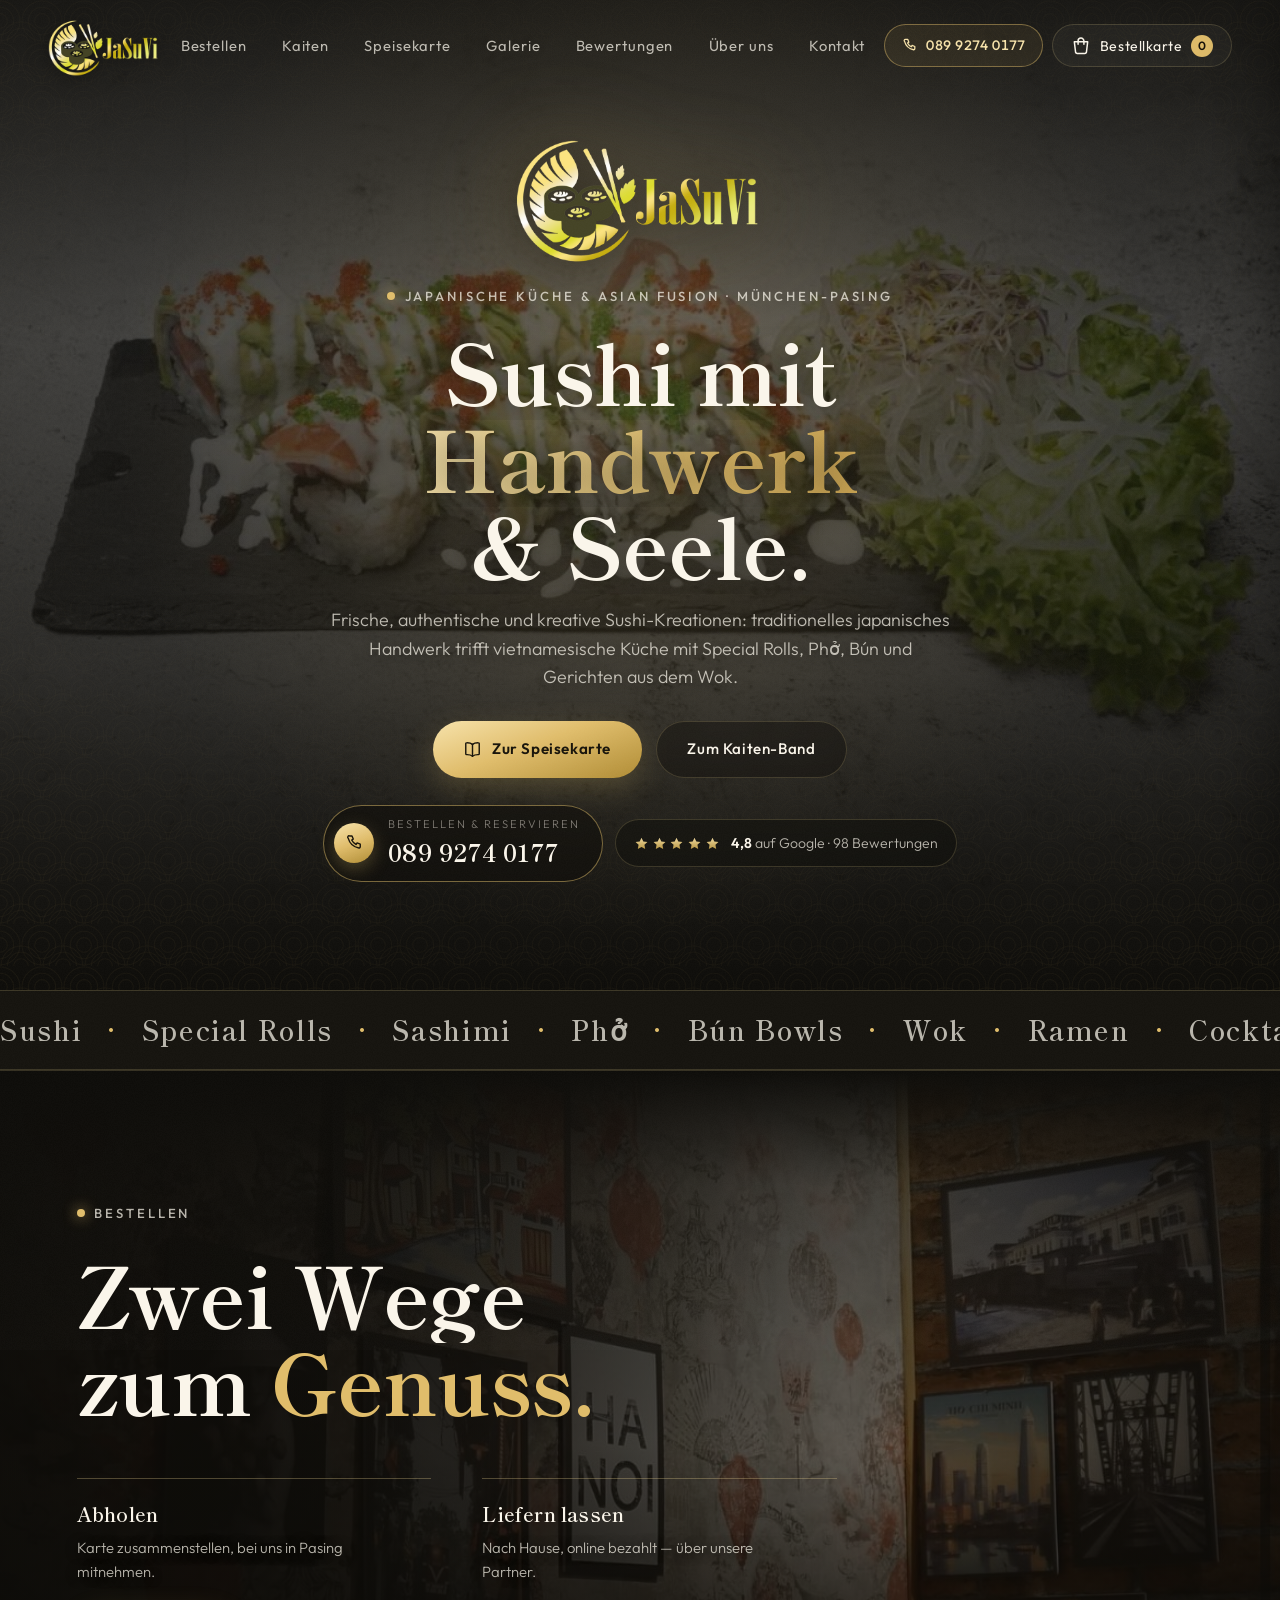
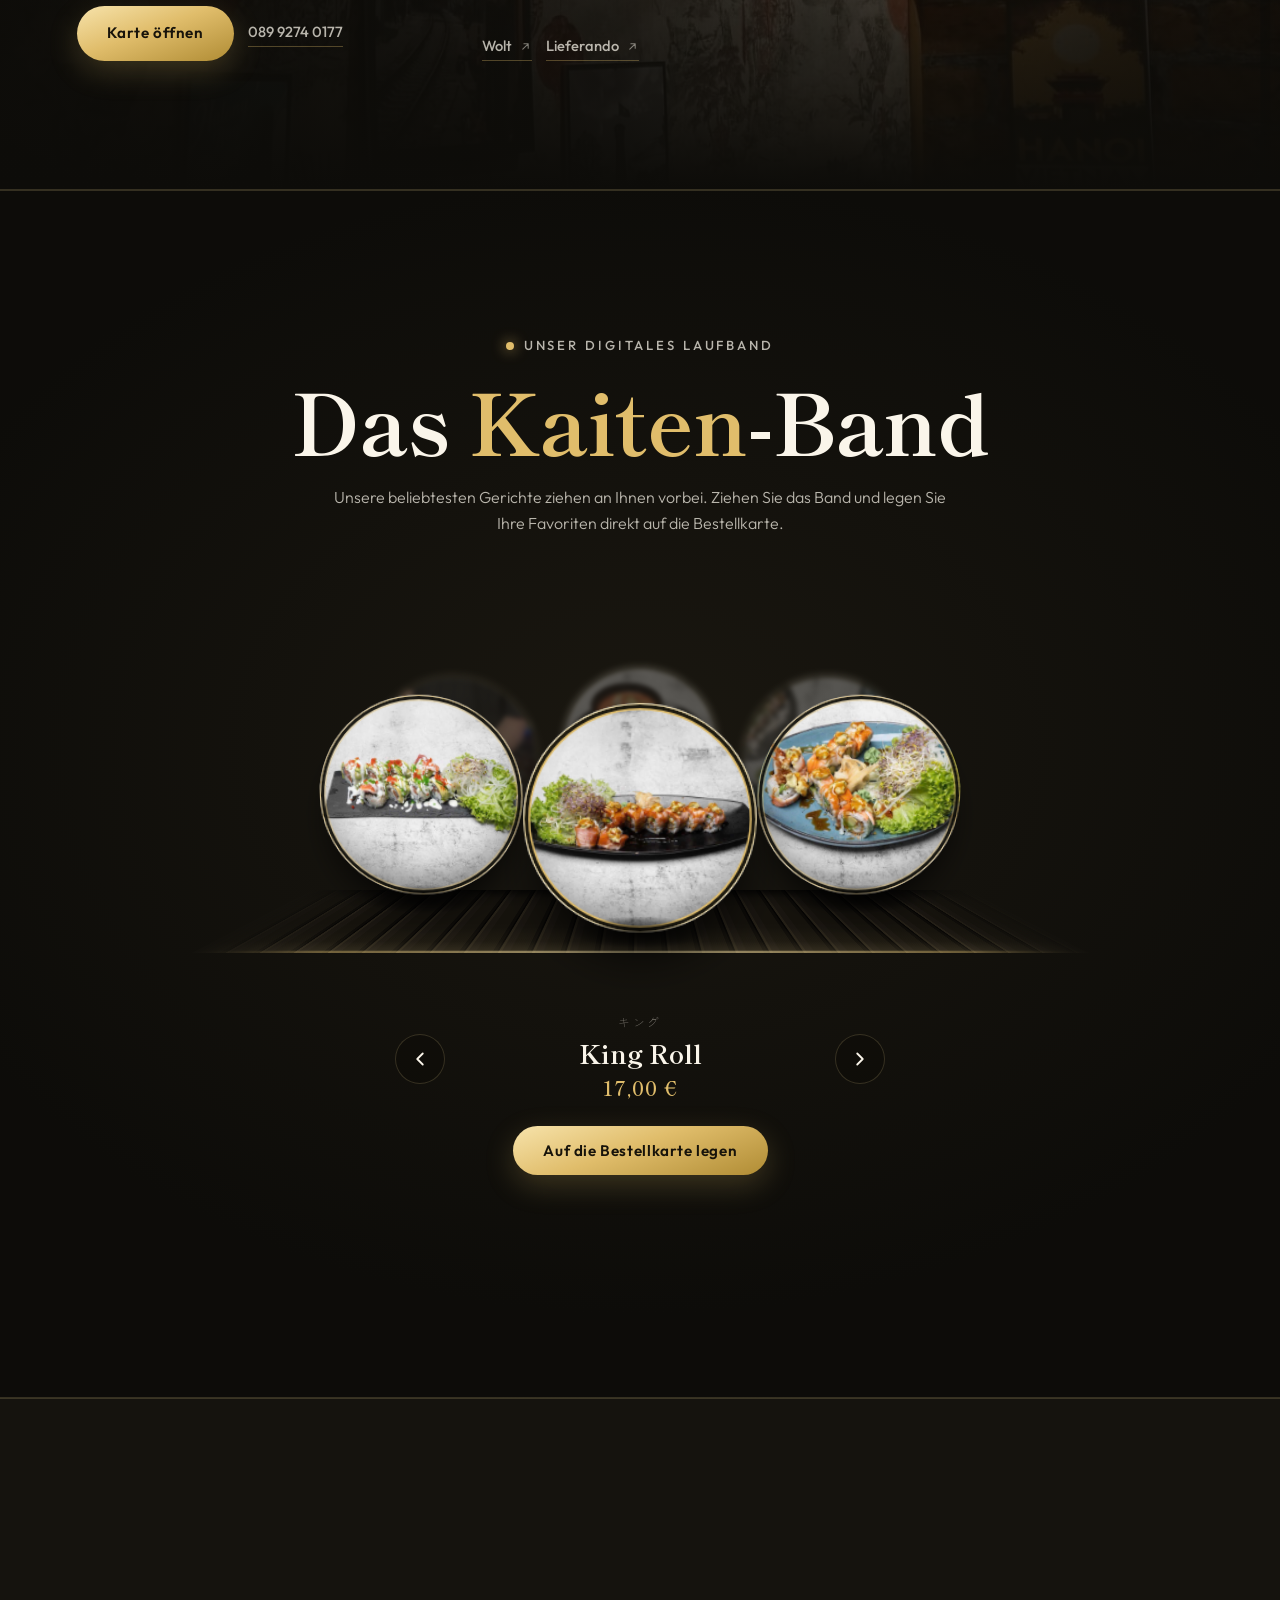
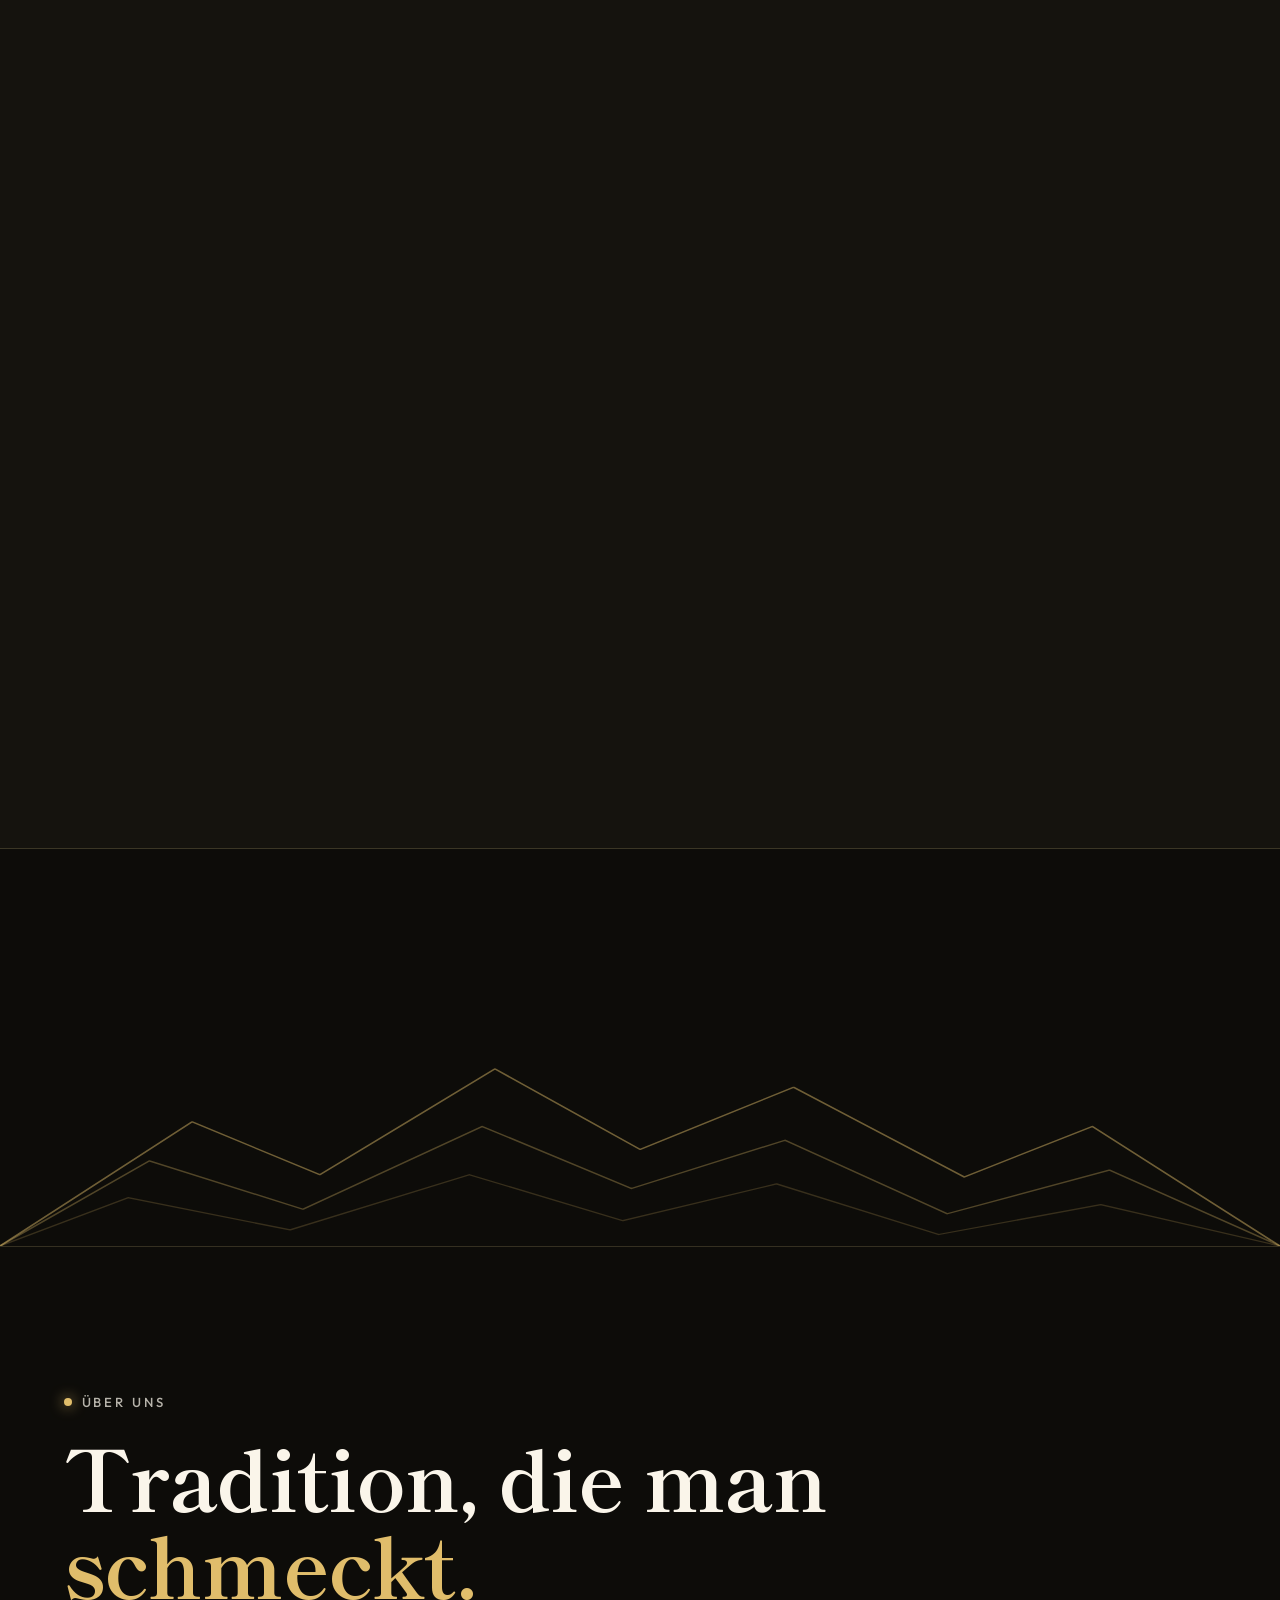
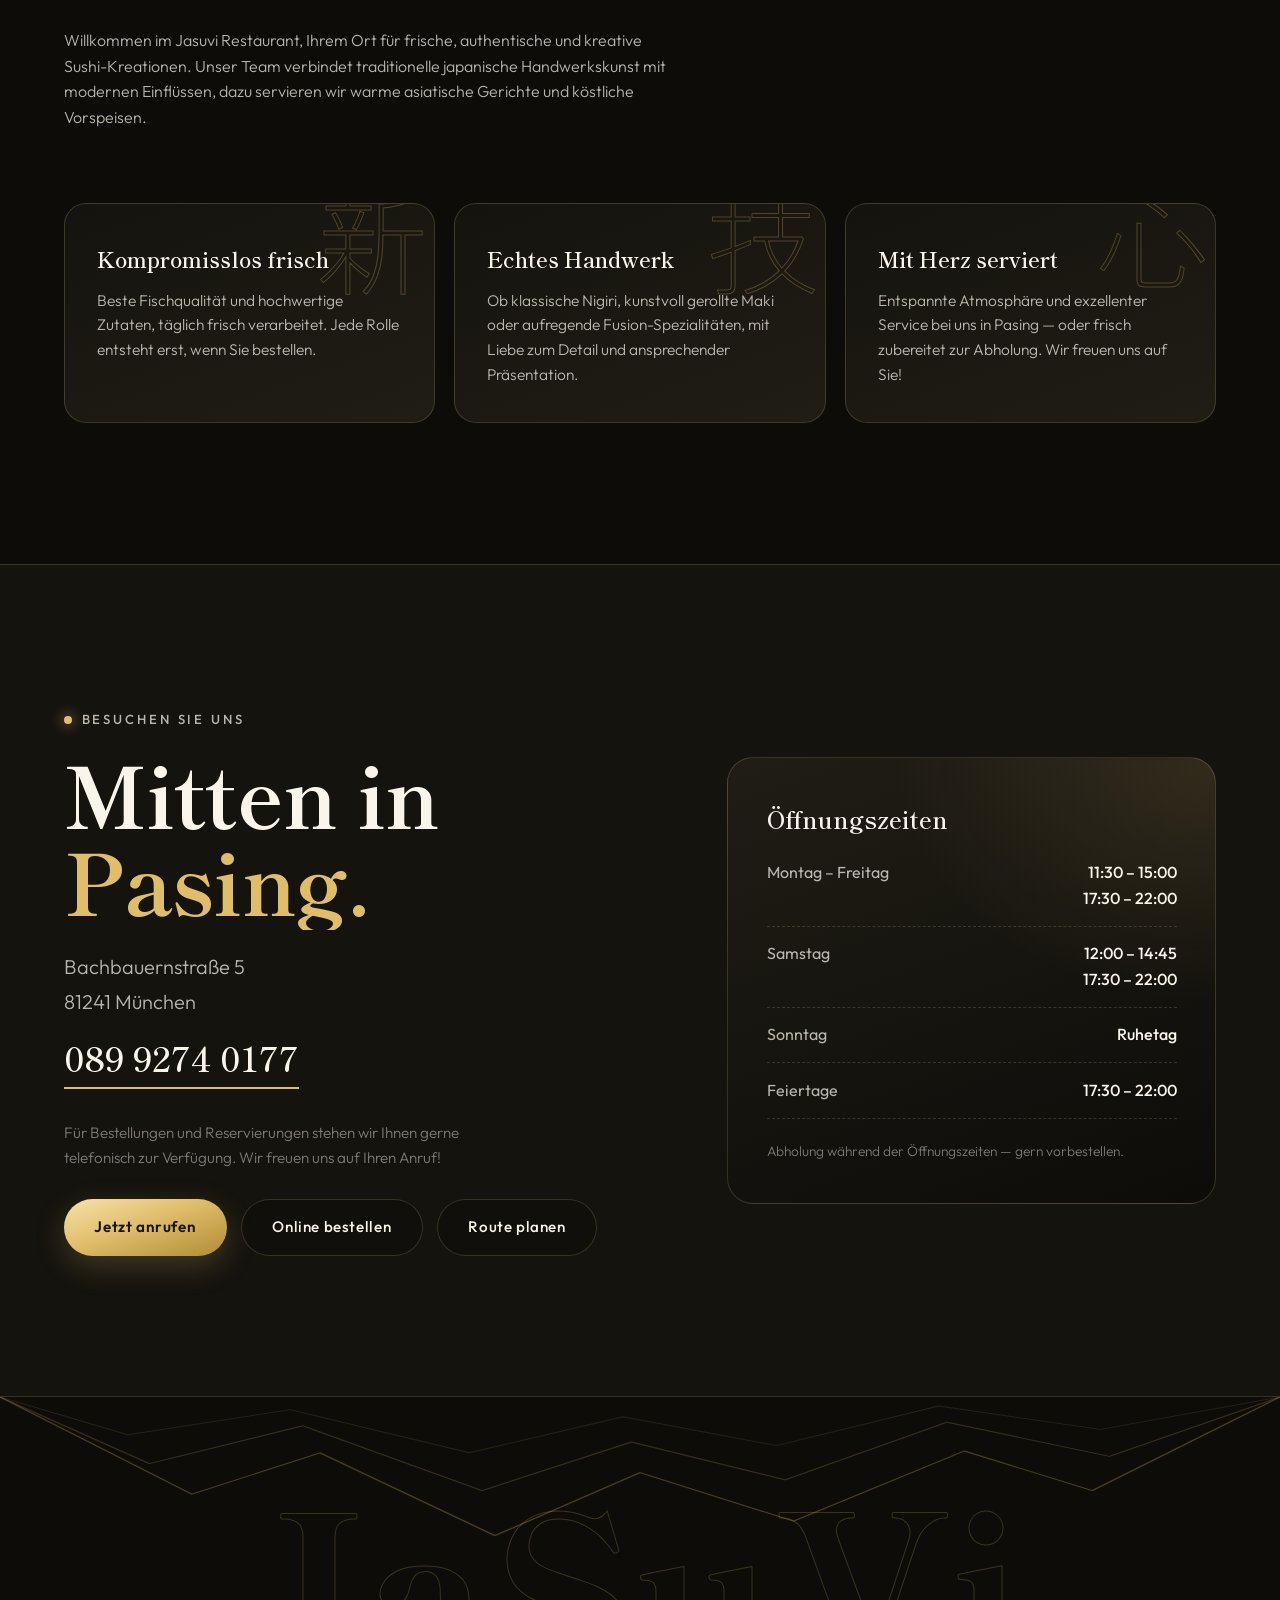
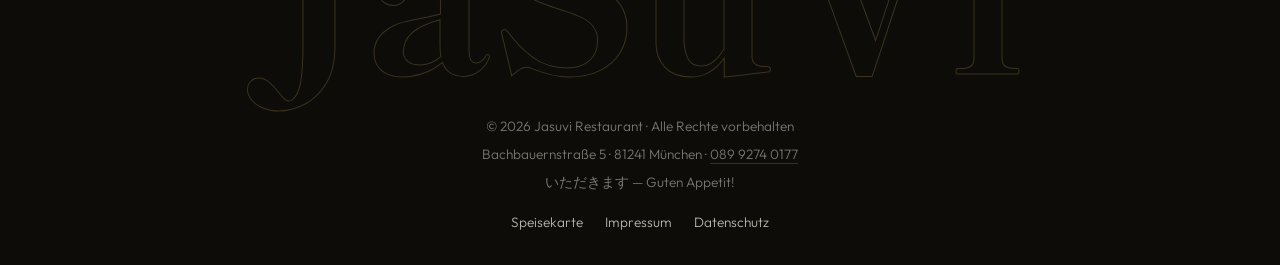
==== commit bd430e8e: "Gerades Band zurueck, Bandrichtung folgt der Drehung, WhatsApp auf 0160 1867778 - Die Kreisbahn weic" ====
--- a/index.html
+++ b/index.html
@@ -172,15 +172,11 @@
       </div>
 
       <div class="kaiten-stage" id="kaitenStage">
-        <!-- Zwei getrennte 3D-Ebenen mit gleicher Perspektive: unten die
-             Bandbahn, darüber die Teller. So laufen sie auf derselben
-             Kreisbahn, ohne dass der Browser sich schneidende Flächen
-             sortieren muss — jeder Teller verdeckt das Band hinter sich. -->
-        <div class="kaiten-scene kaiten-scene-floor" aria-hidden="true">
-          <div class="kaiten-track">
-            <span class="kaiten-track-slats"></span>
-            <span class="kaiten-track-sheen"></span>
-          </div>
+        <!-- Band zuerst: so liegen die Teller darauf und ihre Aufsetzschatten
+             fallen sichtbar auf die Latten. -->
+        <div class="kaiten-belt" aria-hidden="true">
+          <span class="kaiten-belt-slats"></span>
+          <span class="kaiten-belt-sheen"></span>
         </div>
         <div class="kaiten-scene">
           <div class="kaiten-ring" id="kaitenRing"><!-- Teller werden per JS eingesetzt --></div>
--- a/styles.css
+++ b/styles.css
@@ -519,10 +519,6 @@
 
 .kaiten-stage {
   --plate: clamp(132px, 15vw, 186px);
-  --bw: calc(var(--plate) * 0.72);          /* halbe Bandbreite — bei 9° Aufsicht
-                                               liegt die Bahn fast waagerecht,
-                                               darum breit angelegt */
-  --track-y: calc(var(--plate) * 0.5);      /* Bandhöhe unter der Tellermitte */
   position: relative;
   height: clamp(310px, 33vw, 410px);
   display: grid; place-items: center;
@@ -533,11 +529,7 @@
 
 /* Leichte Aufsicht: der vordere Teller rückt nach unten aufs Band,
    die hinteren steigen und treten damit sichtbar zurück. */
-.kaiten-scene {
-  grid-area: 1 / 1;   /* beide Ebenen teilen sich dieselbe Zelle */
-  position: relative;
-  transform-style: preserve-3d; transform: rotateX(-9deg);
-}
+.kaiten-scene { transform-style: preserve-3d; transform: rotateX(-9deg); }
 .kaiten-ring {
   position: relative; width: 0; height: 0;
   transform-style: preserve-3d;
@@ -545,62 +537,49 @@
 }
 .kaiten-ring.no-anim { transition: none; }
 
-/* ── Das Band: folgt der Kreisbahn der Teller ──
-   Die Bahn liegt als waagerechter Ring in derselben Szene-Neigung wie
-   das Karussell. Dadurch beschreibt sie exakt den Weg, den die Teller
-   nehmen — die Perspektive bleibt unverändert. */
-.kaiten-scene-floor { pointer-events: none; }
-.kaiten-track {
-  position: absolute; left: 0; top: 0;
-  width: calc(var(--kr, 260px) * 2); height: calc(var(--kr, 260px) * 2);
-  margin: calc(var(--kr, 260px) * -1) 0 0 calc(var(--kr, 260px) * -1);
-  /* erst auf Tellerhöhe absenken, dann flach in die Waagerechte legen */
-  transform: translateY(var(--track-y)) rotateX(90deg);
-  border-radius: 50%;
-  /* Innen weich auslaufend — eine harte Innenkante läse sich als Ring um
-     den vorderen Teller. Außen die helle Schiene, die zur Kamera zeigt. */
-  background: radial-gradient(circle,
-    rgba(13, 11, 7, 0) calc(var(--kr, 260px) - var(--bw)),
-    rgba(13, 11, 7, 0.8) calc(var(--kr, 260px) - var(--bw) + 34px),
-    #0d0b07 calc(var(--kr, 260px) - var(--bw) + 52px),
-    #0d0b07 calc(var(--kr, 260px) + var(--bw) - 4px),
-    rgba(247, 227, 171, 0.82) calc(var(--kr, 260px) + var(--bw) - 3px),
-    rgba(247, 227, 171, 0.82) calc(var(--kr, 260px) + var(--bw) - 0.5px),
-    transparent calc(var(--kr, 260px) + var(--bw)));
-}
-/* Latten quer zur Laufrichtung. Der Versatz je Durchlauf entspricht
-   exakt der Musterbreite (6°), damit die Schleife nahtlos schließt. */
-.kaiten-track-slats,
-.kaiten-track-sheen {
+/* ── Das Band: gerade Strecke in Untersicht, echte Latten, laufend ── */
+.kaiten-belt {
+  position: absolute; left: 50%; bottom: 7%;
+  width: min(900px, 100%); height: clamp(112px, 12vw, 158px);
+  transform: translateX(-50%) perspective(520px) rotateX(64deg);
+  transform-origin: 50% 100%;
+  background: linear-gradient(180deg, #050403 0%, #0f0d09 18%, #131009 56%, #080705 100%);
+  overflow: hidden;
+  /* Enden ausblenden, damit die Strecke weiterläuft statt abzubrechen */
+  -webkit-mask: linear-gradient(90deg, transparent 0, #000 13%, #000 87%, transparent 100%);
+  mask: linear-gradient(90deg, transparent 0, #000 13%, #000 87%, transparent 100%);
+}
+/* Latten: Fuge, angeschrägte Vorderkante, Lattenrücken, Schattenkante.
+   Der Versatz je Durchlauf entspricht exakt der Musterbreite (34px). */
+.kaiten-belt-slats {
+  position: absolute; top: 0; bottom: 0; left: 0; width: 200%;
+  background: repeating-linear-gradient(90deg,
+    #050403 0 2px,
+    #241f16 2px 5px,
+    #191510 5px 13px,
+    #15120c 13px 30px,
+    #0c0a07 30px 34px);
+  animation: belt-run 2.1s linear infinite;
+}
+@keyframes belt-run { to { transform: translateX(-34px); } }
+/* Beleuchtung quer zur Laufrichtung: vordere Kante fängt das Licht */
+.kaiten-belt-sheen {
   position: absolute; inset: 0;
-  border-radius: 50%;
-  -webkit-mask: radial-gradient(circle,
-    transparent calc(var(--kr, 260px) - var(--bw)),
-    #000 calc(var(--kr, 260px) - var(--bw) + 48px),
-    #000 calc(var(--kr, 260px) + var(--bw) - 4px),
-    transparent calc(var(--kr, 260px) + var(--bw) - 3.5px));
-  mask: radial-gradient(circle,
-    transparent calc(var(--kr, 260px) - var(--bw)),
-    #000 calc(var(--kr, 260px) - var(--bw) + 48px),
-    #000 calc(var(--kr, 260px) + var(--bw) - 4px),
-    transparent calc(var(--kr, 260px) + var(--bw) - 3.5px));
-}
-.kaiten-track-slats {
-  background: repeating-conic-gradient(
-    #040302 0deg 0.32deg,
-    #362d20 0.32deg 0.9deg,
-    #1e1913 0.9deg 2.1deg,
-    #16120c 2.1deg 5.1deg,
-    #0a0805 5.1deg 6deg);
-  animation: track-run 1.75s linear infinite;
-}
-@keyframes track-run { to { transform: rotate(-6deg); } }
-/* Licht fällt von vorn: die zur Kamera zeigende Hälfte der Bahn ist heller */
-.kaiten-track-sheen {
-  background: linear-gradient(180deg,
-    rgba(0, 0, 0, 0.72) 0%, rgba(0, 0, 0, 0.2) 36%,
-    rgba(247, 227, 171, 0.07) 70%, rgba(247, 227, 171, 0.2) 100%);
-}
+  background:
+    linear-gradient(180deg, rgba(0, 0, 0, 0.72) 0%, rgba(0, 0, 0, 0.15) 16%, rgba(0, 0, 0, 0) 34%),
+    linear-gradient(0deg, rgba(247, 227, 171, 0.1) 0%, rgba(247, 227, 171, 0.02) 14%, transparent 42%),
+    radial-gradient(120% 80% at 50% 112%, rgba(224, 189, 107, 0.08), transparent 58%);
+}
+/* Führungsschienen aus gebürstetem Gold an beiden Kanten */
+.kaiten-belt::before,
+.kaiten-belt::after {
+  content: ""; position: absolute; left: 0; right: 0; height: 3px;
+  background: linear-gradient(90deg, transparent 0,
+    rgba(224, 189, 107, 0.45) 16%, rgba(247, 227, 171, 0.72) 50%,
+    rgba(224, 189, 107, 0.45) 84%, transparent 100%);
+}
+.kaiten-belt::before { top: 0; height: 2px; opacity: 0.3; }
+.kaiten-belt::after { bottom: 0; height: 4px; opacity: 0.8; }
 
 /* ── Teller: rundes Foto im Porzellanrand, immer zur Kamera ── */
 .kaiten-plate {
@@ -710,10 +689,10 @@
 @media (max-width: 760px) {
   .kaiten-stage {
     --plate: clamp(104px, 27vw, 132px);
-    --bw: calc(var(--plate) * 0.62);
     height: clamp(258px, 68vw, 320px);
     perspective: 900px;
   }
+  .kaiten-belt { width: 132%; height: clamp(76px, 21vw, 108px); }
   .kaiten-caption { min-width: 0; flex: 1; }
   .kaiten-controls { gap: 0.7rem; }
   .kaiten-controls .btn { padding: 0.72rem 1.1rem; font-size: 0.82rem; }
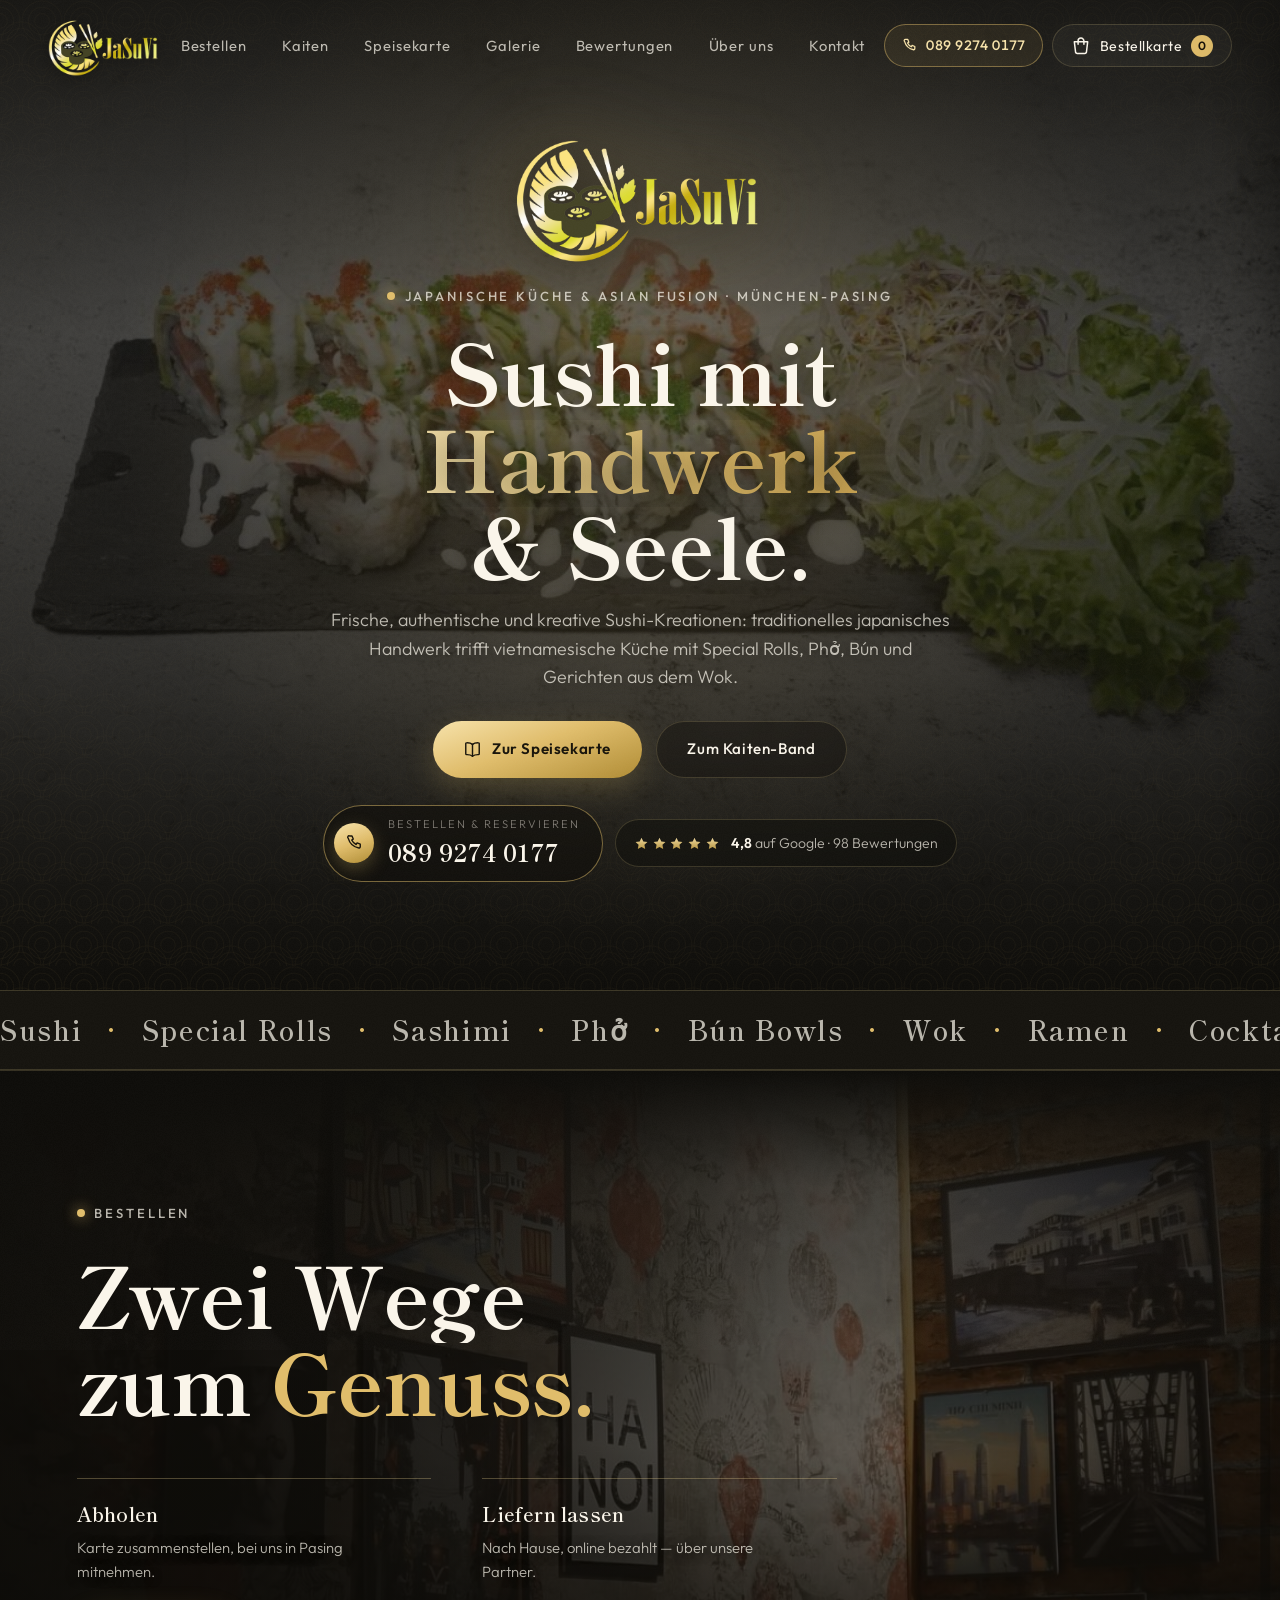
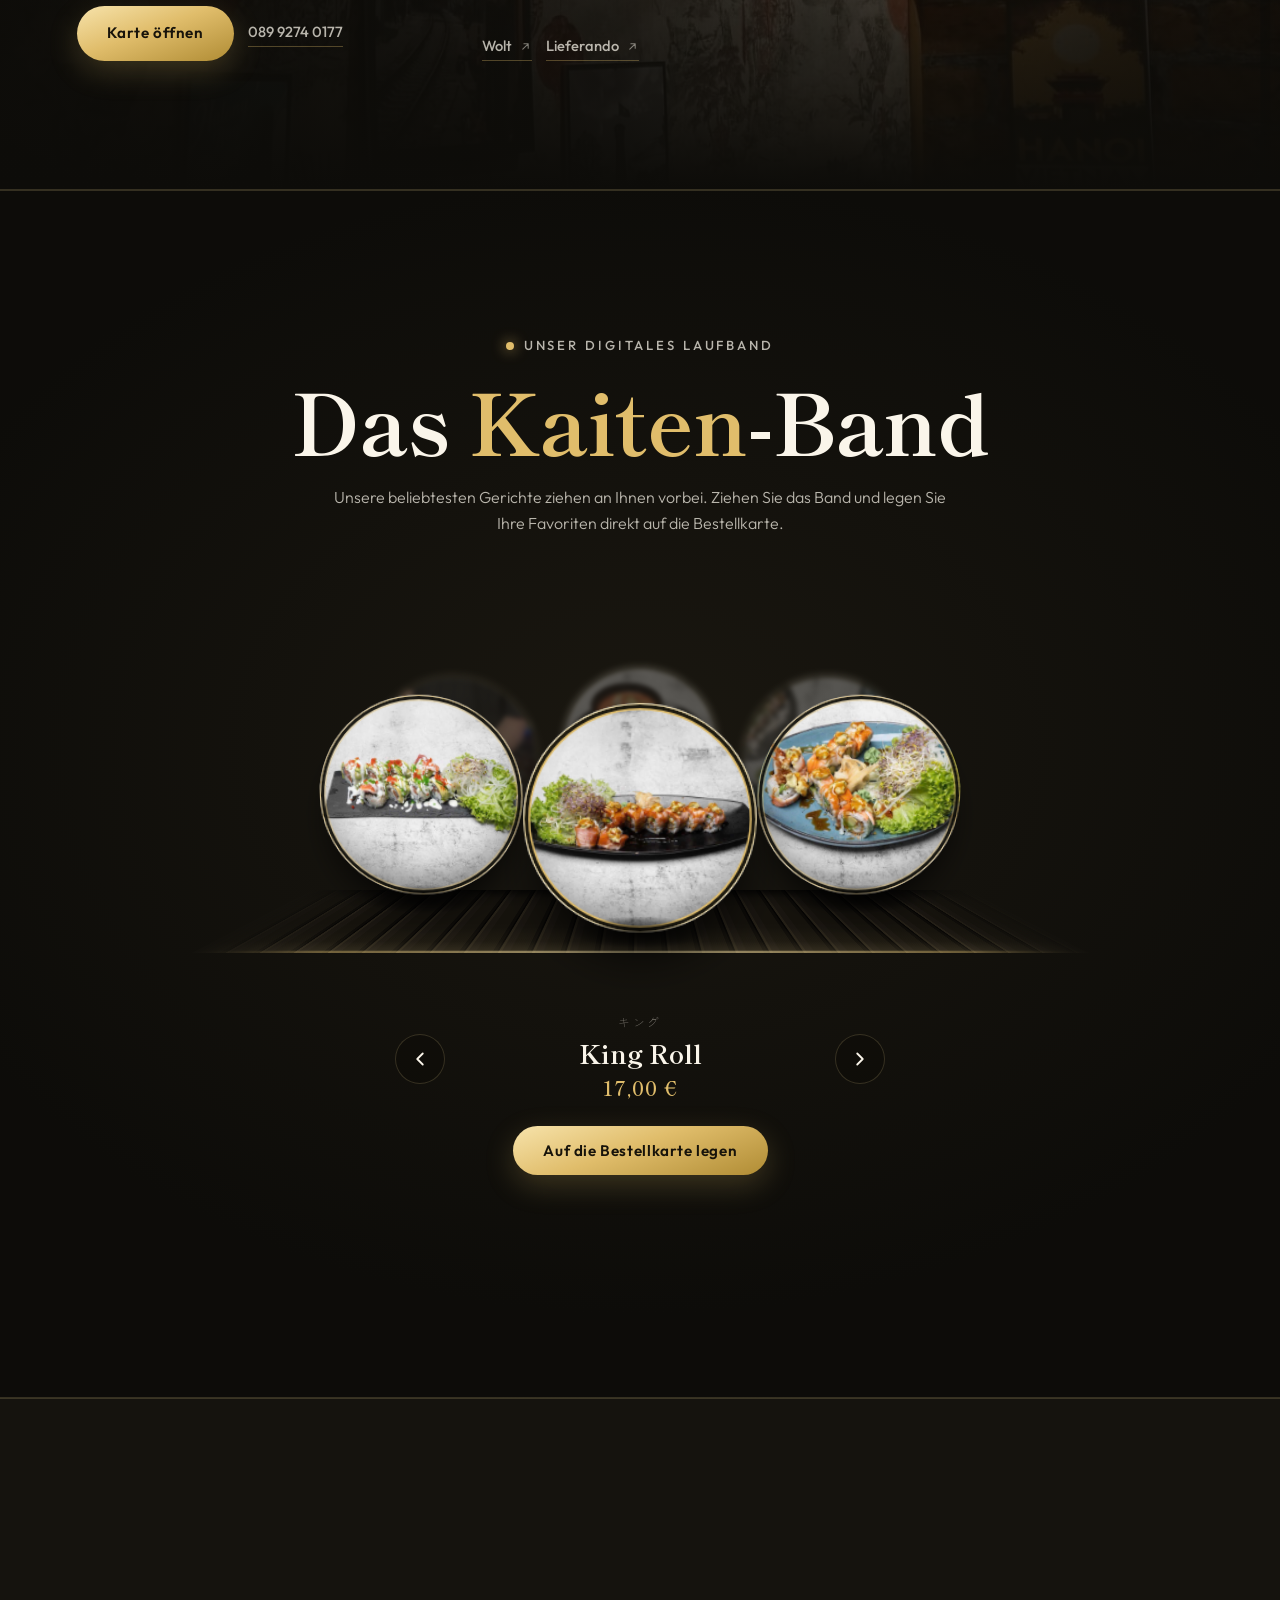
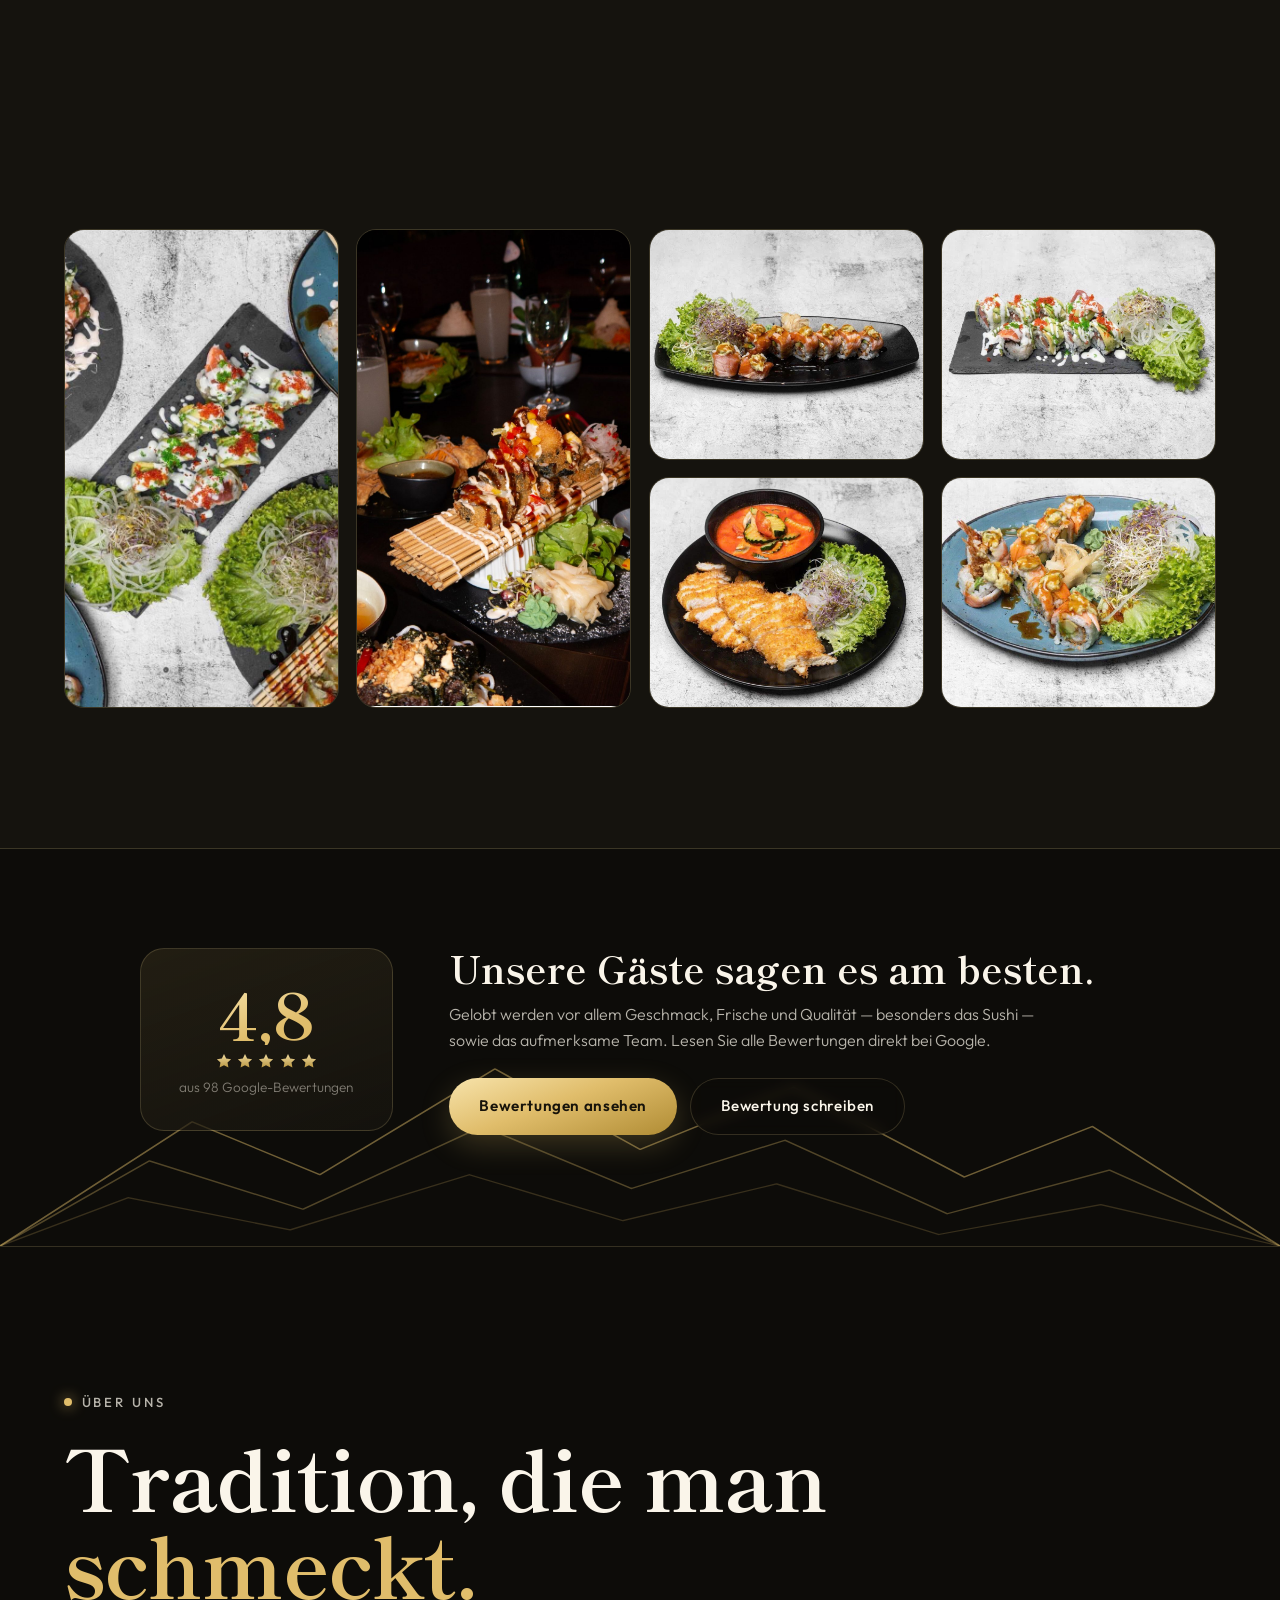
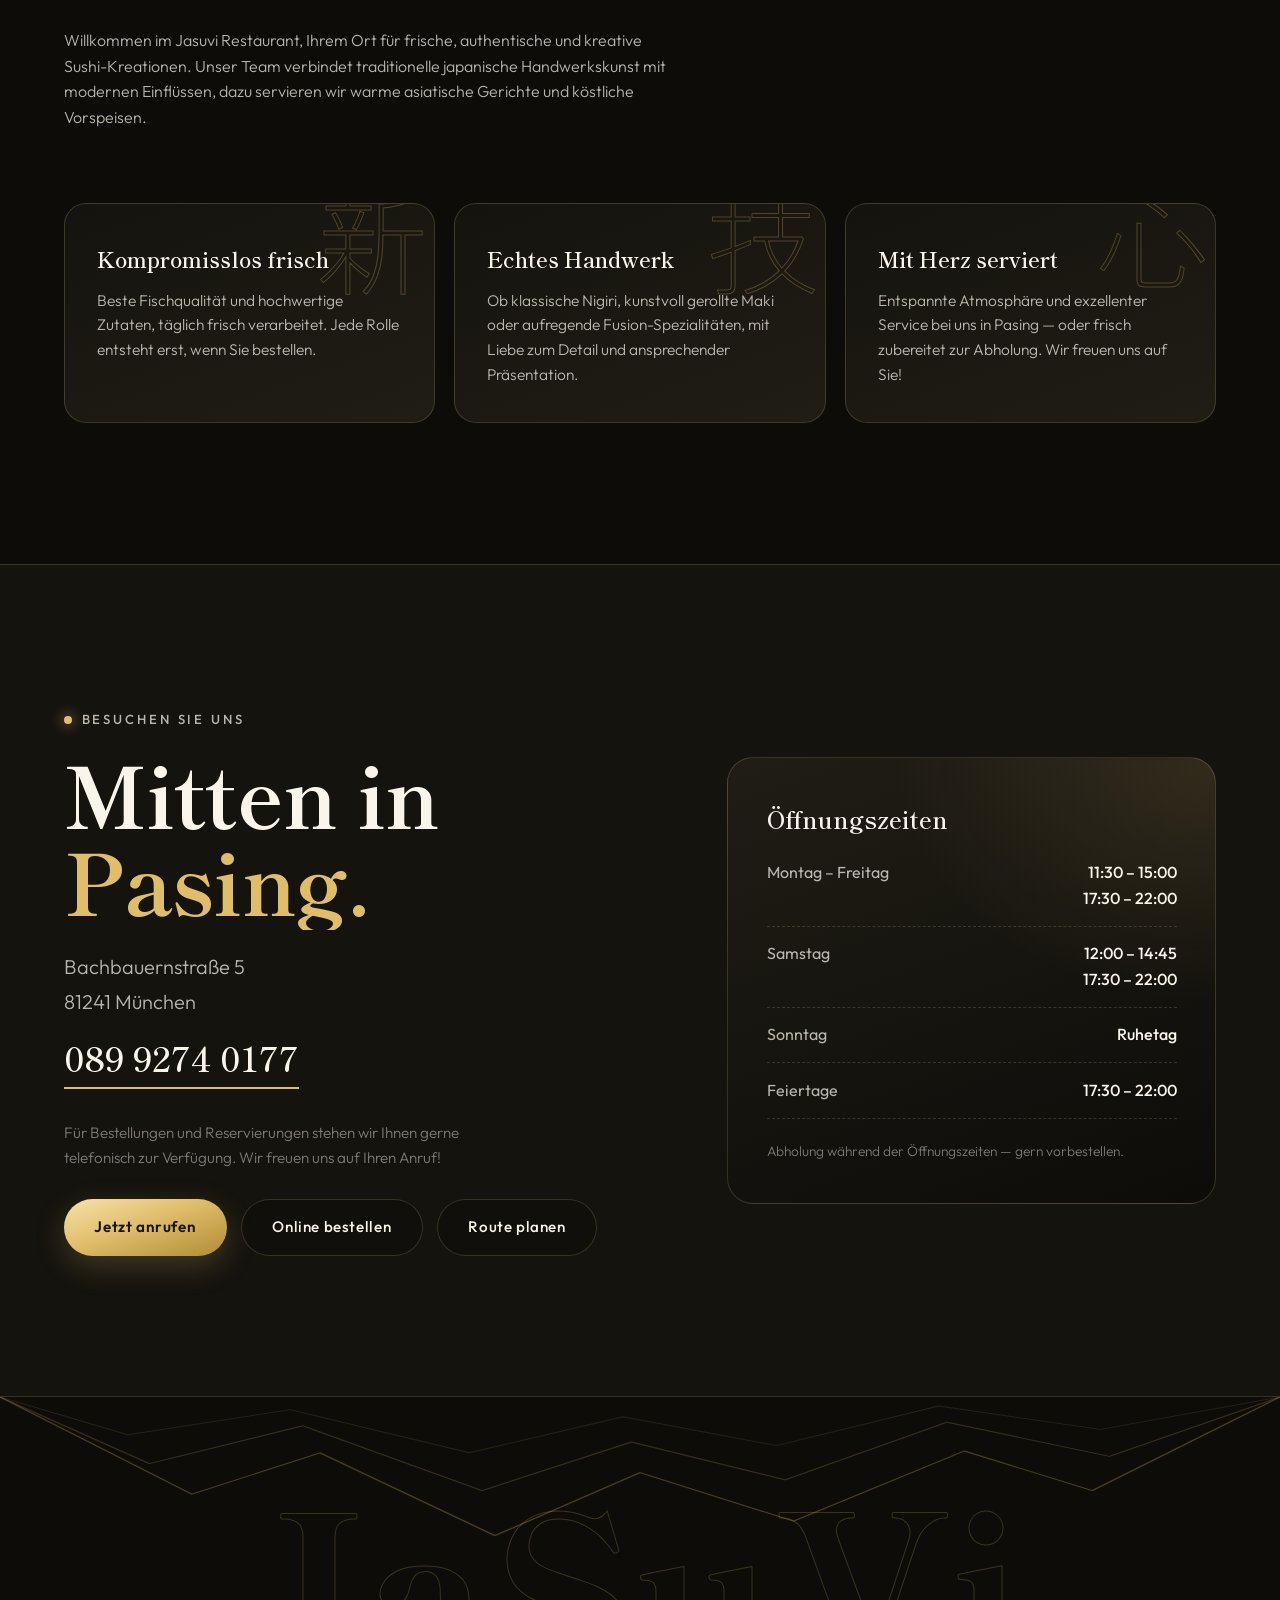
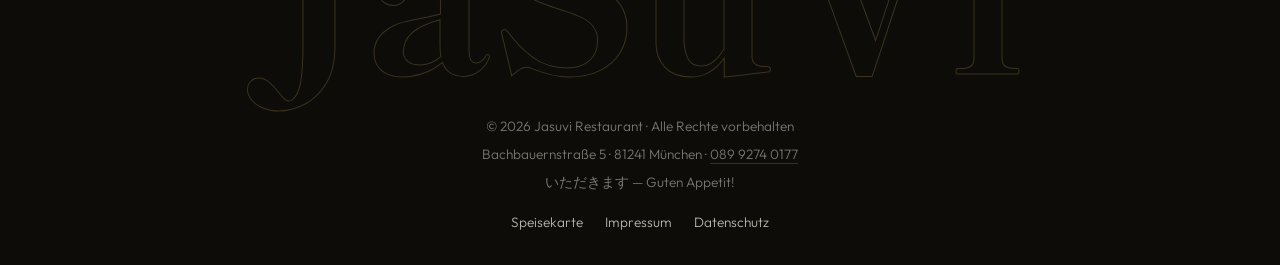
==== commit f9b381c7: "Galeriefotos anklickbar: Grossansicht mit Gericht dahinter - Jedes Galeriefoto bekommt eine flaechen" ====
--- a/index.html
+++ b/index.html
@@ -215,29 +215,36 @@
         </h2>
       </div>
       <div class="gallery-grid">
-        <figure class="gallery-item reveal-up gi-tall">
+        <figure class="gallery-item reveal-up gi-tall" data-dish="152" data-tag="盛り合わせ">
           <img src="img/sushi-2.jpg" alt="Flatlay mehrerer Sushi-Teller" loading="lazy" width="1024" height="1024">
           <figcaption>Sushi-Platten für den großen Hunger</figcaption>
-        </figure>
-        <figure class="gallery-item reveal-up gi-tall">
+          <button class="gallery-zoom" aria-label="Sushi-Platte 2 vergrößern"></button>
+        </figure>
+        <figure class="gallery-item reveal-up gi-tall" data-tag="クランチー" data-name="Crunchy Roll"
+                data-desc="Gebacken in Panko-Mehl, mit Spezial-Soße nach Jasuvi-Art.">
           <img src="img/gericht-crunchy-roll.jpg" alt="Crunchy Roll mit Panko-Kruste auf einer Bambusmatte" loading="lazy" width="1170" height="1562">
           <figcaption>Crunchy Roll — knusprig paniert</figcaption>
-        </figure>
-        <figure class="gallery-item reveal-up">
+          <button class="gallery-zoom" aria-label="Crunchy Roll vergrößern"></button>
+        </figure>
+        <figure class="gallery-item reveal-up" data-dish="s15" data-tag="キング">
           <img src="img/sushi-1.jpg" alt="Lachs-Rollen auf schwarzem Teller" loading="lazy" width="1024" height="1024">
           <figcaption>Frische Lachs-Rollen</figcaption>
-        </figure>
-        <figure class="gallery-item reveal-up">
+          <button class="gallery-zoom" aria-label="King Roll vergrößern"></button>
+        </figure>
+        <figure class="gallery-item reveal-up" data-dish="s6" data-tag="ドラゴン">
           <img src="img/sushi-3.jpg" alt="Sushi-Rollen auf Schieferplatte mit Salat" loading="lazy" width="1024" height="1024">
           <figcaption>Inside-Out Rolls auf Schiefer</figcaption>
-        </figure>
-        <figure class="gallery-item reveal-up">
+          <button class="gallery-zoom" aria-label="Dragon Roll vergrößern"></button>
+        </figure>
+        <figure class="gallery-item reveal-up" data-dish="61" data-tag="カレー">
           <img src="img/gericht-chicken-curry.jpg" alt="Paniertes Hähnchen mit roter Curry-Suppe" loading="lazy" width="1024" height="1024">
           <figcaption>Gà Curry mit Kokosmilch</figcaption>
-        </figure>
-        <figure class="gallery-item reveal-up">
+          <button class="gallery-zoom" aria-label="Gà Curry vergrößern"></button>
+        </figure>
+        <figure class="gallery-item reveal-up" data-dish="s2" data-tag="クイーン">
           <img src="img/sushi-4.jpg" alt="Garnelen-Sushi auf blauem Teller" loading="lazy" width="907" height="907">
           <figcaption>Ebi — Garnelen-Sushi</figcaption>
+          <button class="gallery-zoom" aria-label="Double Queen vergrößern"></button>
         </figure>
       </div>
     </section>
--- a/styles.css
+++ b/styles.css
@@ -57,6 +57,10 @@
   *, *::before, *::after { animation-duration: 0.01ms !important; transition-duration: 0.01ms !important; }
 }
 
+/* Das hidden-Attribut muss auch dann greifen, wenn eine Klasse weiter
+   unten display setzt — .btn und .checkout tun das. */
+[hidden] { display: none !important; }
+
 body {
   background: var(--ink);
   color: var(--paper);
@@ -873,6 +877,38 @@
   .gallery-item:hover img { transform: scale(1.06); filter: saturate(1.1); }
   .gallery-item:hover figcaption { opacity: 1; transform: translateY(0); }
 }
+/* Ganzflächige Schaltfläche über dem Foto: mit Tastatur erreichbar,
+   ohne die Bildunterschrift zu verdecken. */
+.gallery-zoom {
+  position: absolute; inset: 0;
+  width: 100%; height: 100%;
+  padding: 0; border: 0; background: transparent;
+  border-radius: inherit;
+  cursor: zoom-in;
+}
+.gallery-zoom::after {
+  content: "";
+  position: absolute; top: 0.85rem; right: 0.85rem;
+  width: 36px; height: 36px;
+  border-radius: 50%;
+  border: 1px solid rgba(224, 189, 107, 0.55);
+  background: rgba(13, 12, 9, 0.62)
+    url("data:image/svg+xml,%3Csvg xmlns='http://www.w3.org/2000/svg' viewBox='0 0 24 24' fill='none' stroke='%23e0bd6b' stroke-width='1.7' stroke-linecap='round'%3E%3Ccircle cx='10.6' cy='10.6' r='6.4'/%3E%3Cpath d='M15.4 15.4 20 20'/%3E%3Cpath d='M10.6 8.2v4.8M8.2 10.6h4.8'/%3E%3C/svg%3E")
+    center / 18px no-repeat;
+  backdrop-filter: blur(6px); -webkit-backdrop-filter: blur(6px);
+  opacity: 0; transform: scale(0.88);
+  transition: opacity 0.4s ease, transform 0.4s var(--ease-out);
+}
+.gallery-zoom:focus-visible { outline: 2px solid var(--gold); outline-offset: -4px; }
+.gallery-zoom:focus-visible::after { opacity: 1; transform: scale(1); }
+@media (hover: hover) and (pointer: fine) {
+  .gallery-item:hover .gallery-zoom::after { opacity: 1; transform: scale(1); }
+}
+/* Ohne Hover fehlt der Hinweis sonst ganz */
+@media (hover: none) {
+  .gallery-zoom::after { opacity: 0.6; transform: scale(1); width: 32px; height: 32px; background-size: 16px; }
+}
+
 .gallery-item figcaption {
   position: absolute; left: 0; right: 0; bottom: 0;
   padding: 2.2rem 1.1rem 0.9rem;
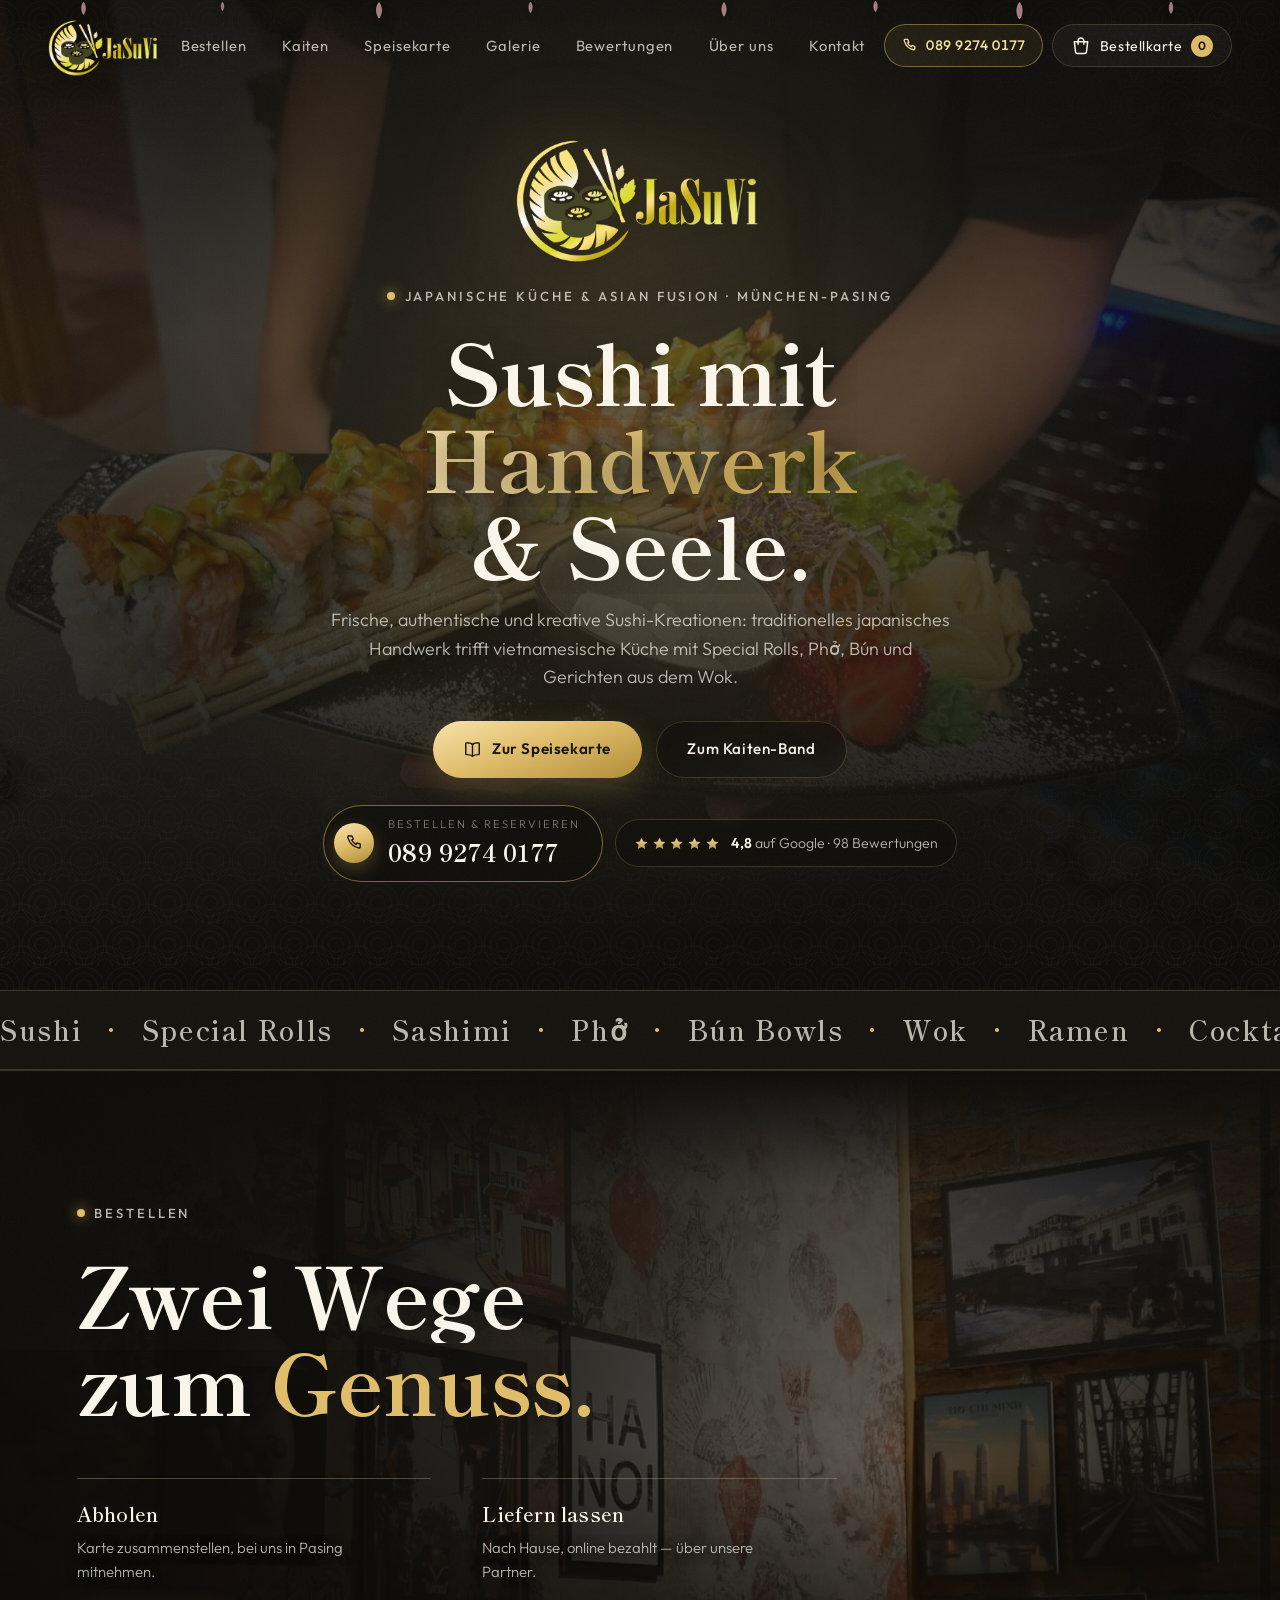
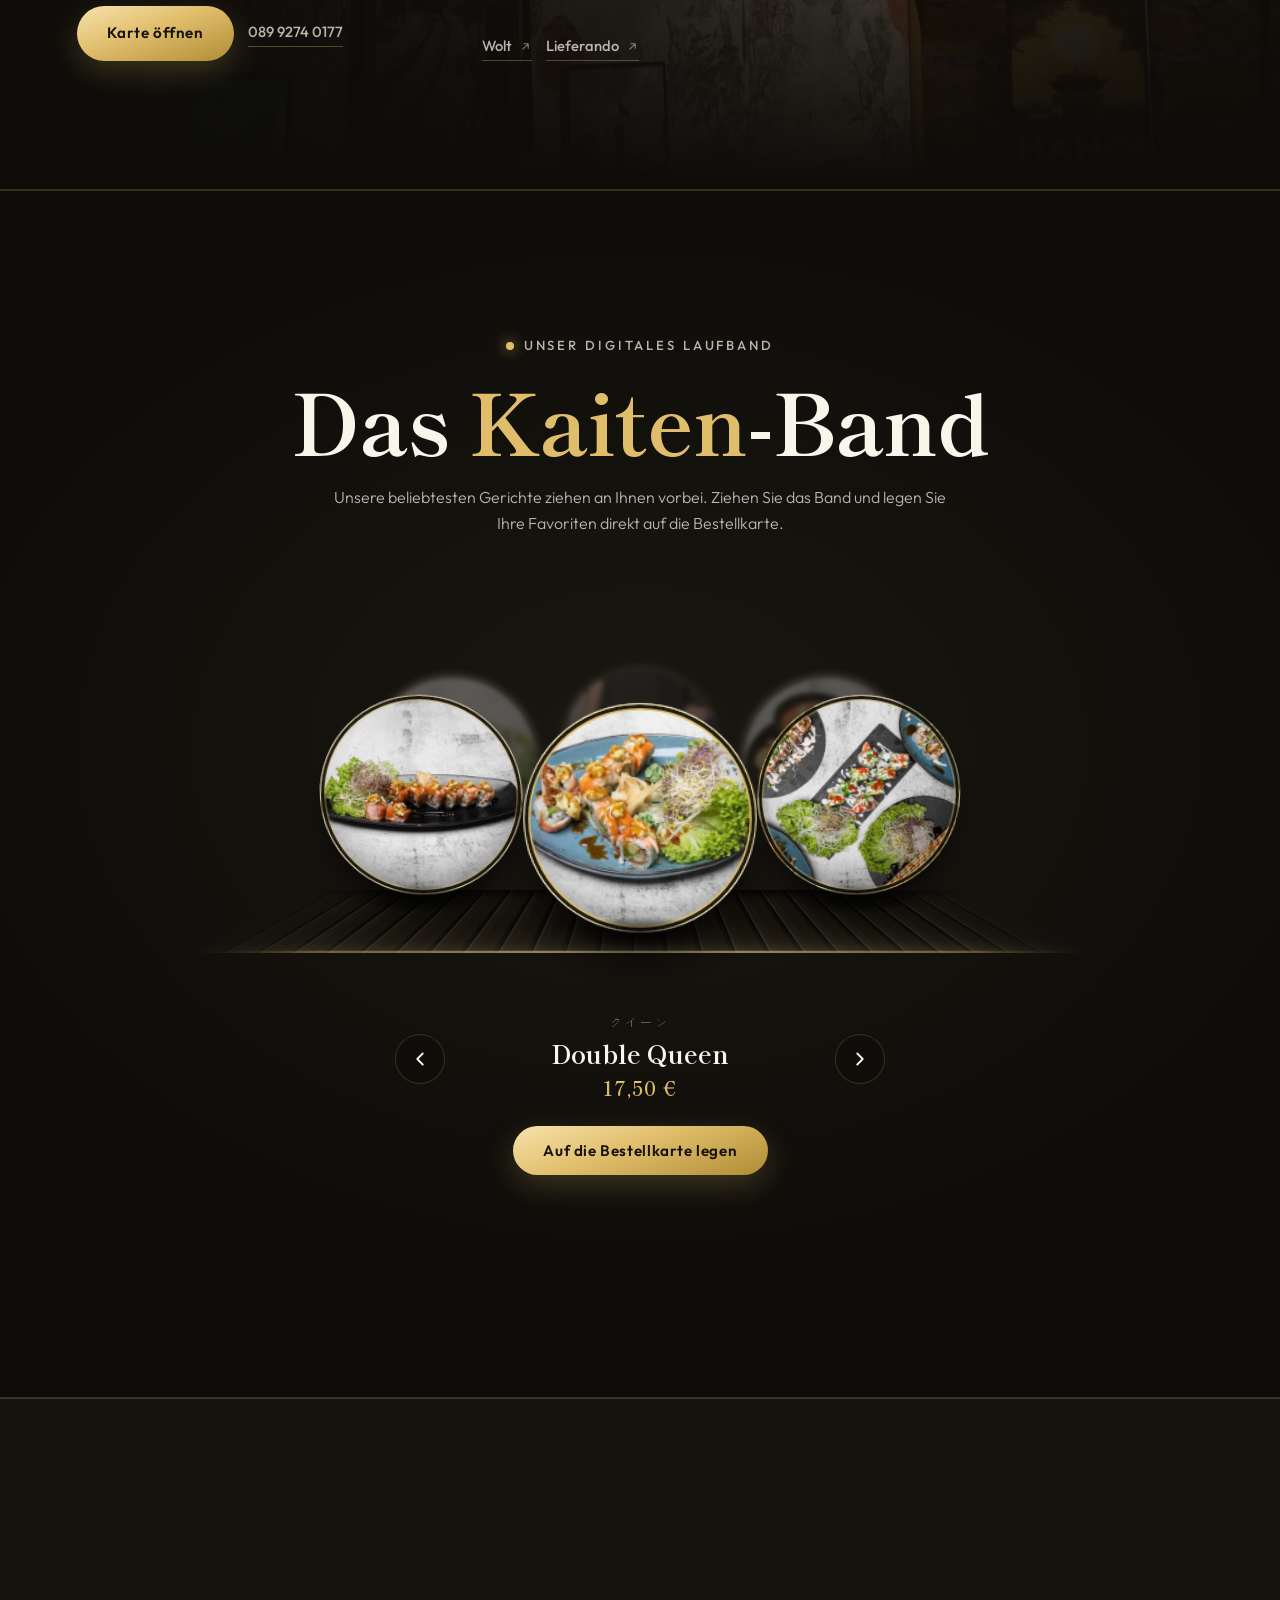
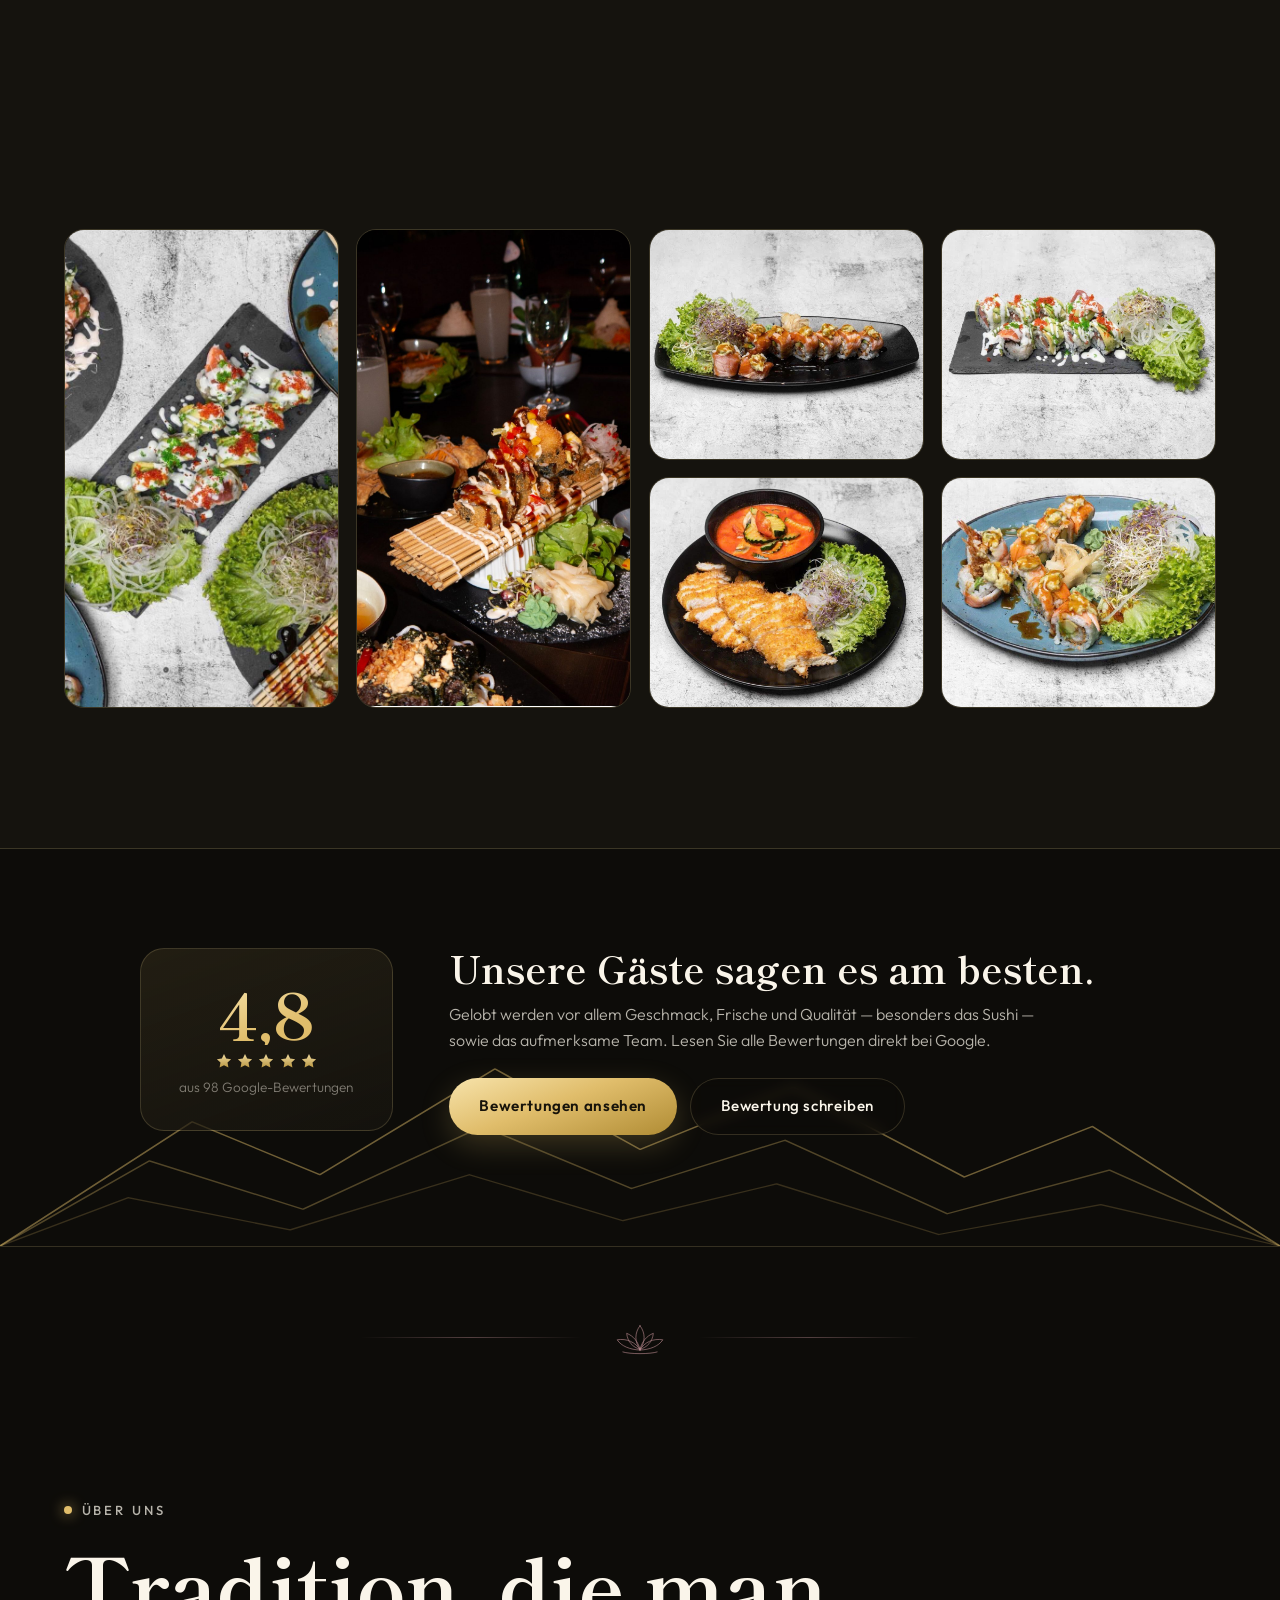
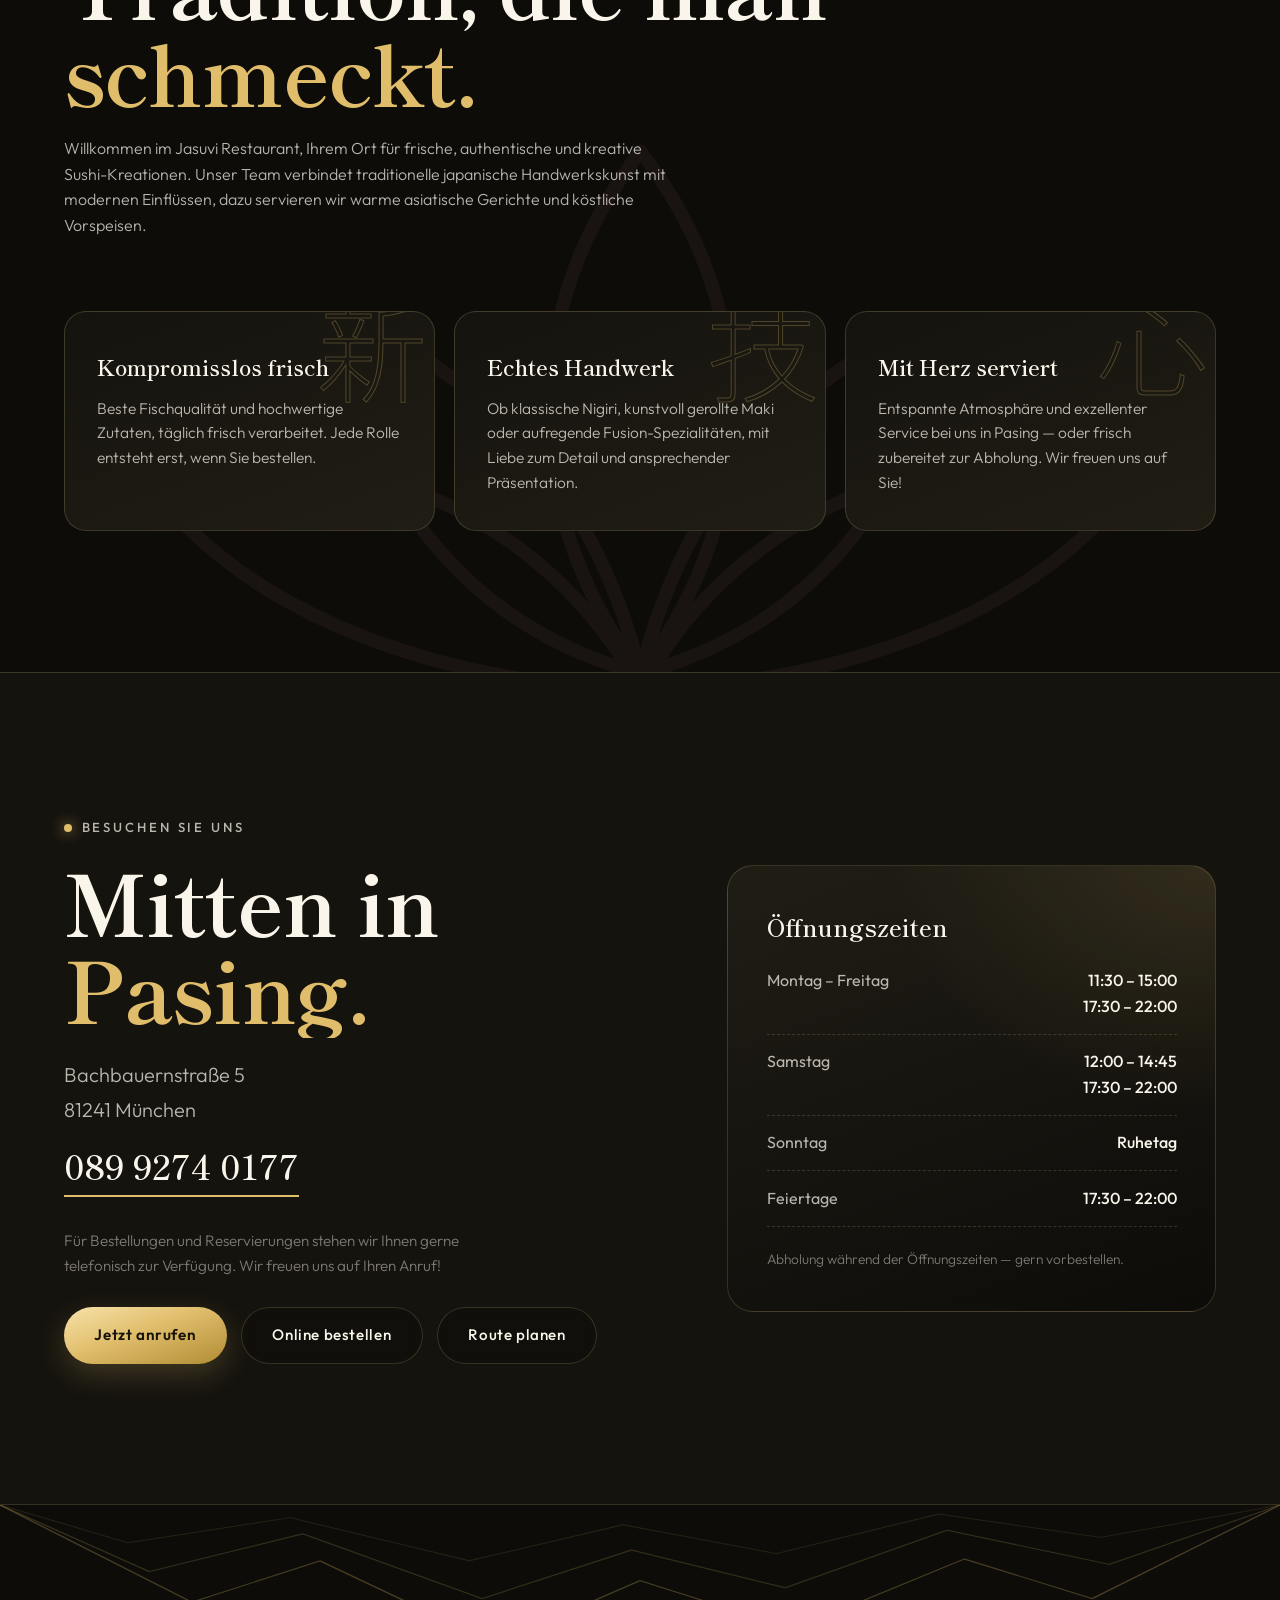
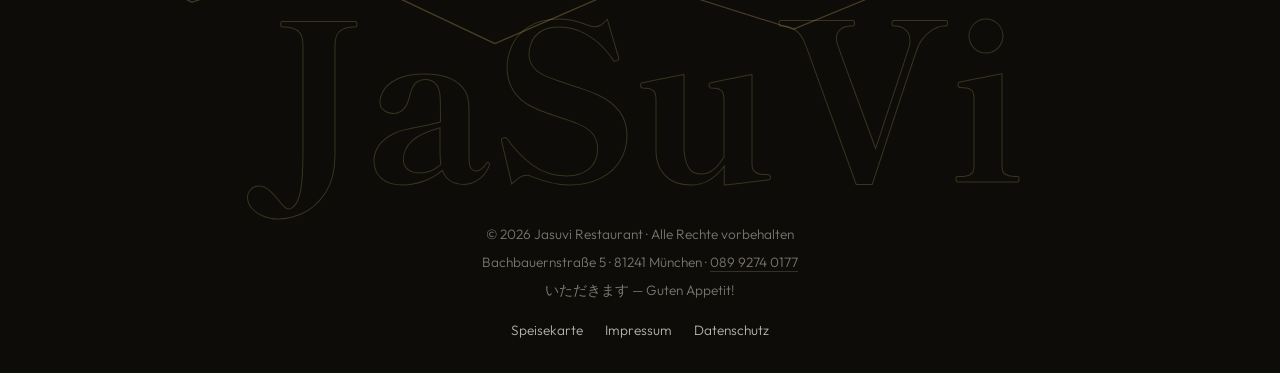
==== commit 0a821f24: "Lotus als rosé Ornament einfuehren Rosa neben Gold auf Schwarz kippt schnell ins Billige, darum ein " ====
--- a/index.html
+++ b/index.html
@@ -73,6 +73,19 @@
         <span class="hero-glow"></span>
       </div>
 
+      <!-- Ein paar Lotusblätter, die durchs Bild treiben — sehr leise,
+           damit sie Atmosphäre stiften statt abzulenken. -->
+      <div class="petals" aria-hidden="true">
+        <span class="petal" style="--x:6%;--d:26s;--delay:-3s;--s:0.8;--drift:7vw"></span>
+        <span class="petal" style="--x:17%;--d:33s;--delay:-12s;--s:0.55;--drift:-5vw"></span>
+        <span class="petal" style="--x:29%;--d:29s;--delay:-20s;--s:0.95;--drift:9vw"></span>
+        <span class="petal" style="--x:41%;--d:37s;--delay:-7s;--s:0.65;--drift:-8vw"></span>
+        <span class="petal" style="--x:56%;--d:27s;--delay:-16s;--s:0.85;--drift:6vw"></span>
+        <span class="petal" style="--x:68%;--d:34s;--delay:-25s;--s:0.6;--drift:-6vw"></span>
+        <span class="petal" style="--x:79%;--d:30s;--delay:-9s;--s:1.0;--drift:8vw"></span>
+        <span class="petal" style="--x:91%;--d:36s;--delay:-19s;--s:0.7;--drift:-7vw"></span>
+      </div>
+
       <div class="hero-content">
         <img class="hero-logo" src="img/logo-hero.png" alt="JaSuVi" width="731" height="400">
         <p class="hero-eyebrow reveal-up"><span class="eyebrow-dot"></span>Japanische Küche &amp; Asian Fusion · München-Pasing</p>
@@ -270,8 +283,16 @@
       </div>
     </section>
 
+    <!-- ══════════ Lotus-Teiler ══════════ -->
+    <div class="lotus-divider reveal-up" aria-hidden="true">
+      <span class="lotus-rule"></span>
+      <span class="lotus-mark"></span>
+      <span class="lotus-rule"></span>
+    </div>
+
     <!-- ══════════ Philosophie / Über uns ══════════ -->
     <section class="philosophy section" id="philosophie">
+      <span class="philosophy-lotus" aria-hidden="true"></span>
       <div class="section-head">
         <p class="section-eyebrow reveal-up"><span class="eyebrow-dot"></span>Über uns</p>
         <h2 class="section-title split-lines">
@@ -391,11 +412,15 @@
     </header>
 
     <div class="cart-empty" id="cartEmpty">
-      <svg viewBox="0 0 120 120" width="110" height="110" aria-hidden="true">
-        <circle cx="60" cy="60" r="52" fill="none" stroke="currentColor" stroke-opacity=".18" stroke-width="2" stroke-dasharray="4 7"/>
-        <g opacity=".55">
-          <circle cx="60" cy="60" r="26" fill="none" stroke="currentColor" stroke-width="2"/>
-          <circle cx="60" cy="60" r="10" fill="currentColor" fill-opacity=".35"/>
+      <svg class="cart-empty-lotus" viewBox="0 0 140 130" width="126" height="117" aria-hidden="true">
+        <circle cx="70" cy="66" r="56" fill="none" stroke="currentColor" stroke-opacity=".16" stroke-width="2" stroke-dasharray="4 7"/>
+        <g fill="none" stroke="var(--lotus)" stroke-width="1.8" stroke-linecap="round" stroke-linejoin="round" stroke-opacity=".72" transform="translate(14 26) scale(0.8)">
+          <path d="M70 15 C84 33 85 57 70 77 C55 57 56 33 70 15Z"/>
+          <path d="M70 77 C51 72 37 57 35 35 C53 42 65 57 70 77Z"/>
+          <path d="M70 77 C89 72 103 57 105 35 C87 42 75 57 70 77Z"/>
+          <path d="M70 79 C44 78 21 69 10 52 C35 48 59 58 70 79Z"/>
+          <path d="M70 79 C96 78 119 69 130 52 C105 48 81 58 70 79Z"/>
+          <path d="M25 84 C43 90 97 90 115 84" stroke-opacity=".5"/>
         </g>
       </svg>
       <p>Ihre Bestellkarte ist noch leer.</p>
--- a/styles.css
+++ b/styles.css
@@ -23,6 +23,10 @@
   --header-h: 92px;
   /* Seigaiha (青海波) — traditionelles Wellenmuster als goldenes Ornament */
   --seigaiha: url("data:image/svg+xml,%3Csvg xmlns='http://www.w3.org/2000/svg' width='80' height='40' viewBox='0 0 80 40'%3E%3Cg fill='none' stroke='%23e0bd6b' stroke-opacity='.45' stroke-width='1'%3E%3Ccircle cx='0' cy='20' r='19'/%3E%3Ccircle cx='0' cy='20' r='13'/%3E%3Ccircle cx='0' cy='20' r='7'/%3E%3Ccircle cx='40' cy='20' r='19'/%3E%3Ccircle cx='40' cy='20' r='13'/%3E%3Ccircle cx='40' cy='20' r='7'/%3E%3Ccircle cx='80' cy='20' r='19'/%3E%3Ccircle cx='80' cy='20' r='13'/%3E%3Ccircle cx='80' cy='20' r='7'/%3E%3Ccircle cx='20' cy='40' r='19'/%3E%3Ccircle cx='20' cy='40' r='13'/%3E%3Ccircle cx='20' cy='40' r='7'/%3E%3Ccircle cx='60' cy='40' r='19'/%3E%3Ccircle cx='60' cy='40' r='13'/%3E%3Ccircle cx='60' cy='40' r='7'/%3E%3C/g%3E%3C/svg%3E");
+  /* Lotus (蓮) — gedämpftes Rosé, damit es neben dem Gold nicht schreit */
+  --lotus: #dba3aa;
+  --lotus-mark: url("data:image/svg+xml,<svg xmlns='http://www.w3.org/2000/svg' viewBox='0 0 140 92' fill='none' stroke='%23dba3aa' stroke-width='1.6' stroke-linecap='round' stroke-linejoin='round'><path d='M70 15 C84 33 85 57 70 77 C55 57 56 33 70 15Z'/><path d='M70 77 C51 72 37 57 35 35 C53 42 65 57 70 77Z'/><path d='M70 77 C89 72 103 57 105 35 C87 42 75 57 70 77Z'/><path d='M70 79 C44 78 21 69 10 52 C35 48 59 58 70 79Z'/><path d='M70 79 C96 78 119 69 130 52 C105 48 81 58 70 79Z'/><path d='M25 84 C43 90 97 90 115 84'/></svg>");
+  --petal: url("data:image/svg+xml,<svg xmlns='http://www.w3.org/2000/svg' viewBox='0 0 44 52'><path d='M22 4 C31 16 31 34 22 47 C13 34 13 16 22 4Z' fill='%23dba3aa' fill-opacity='.72' stroke='%23dba3aa' stroke-width='1.8' stroke-linejoin='round'/></svg>");
   /* Goldene Linien-Berge — Motiv der letzten Speisekarten-Seite */
   --mountains: url("data:image/svg+xml,%3Csvg xmlns='http://www.w3.org/2000/svg' width='600' height='200' viewBox='0 0 600 200' preserveAspectRatio='none'%3E%3Cg fill='none' stroke='%23e0bd6b' stroke-width='1.1' stroke-linejoin='round'%3E%3Cpath d='M0 200 L90 92 L150 138 L232 46 L300 116 L372 62 L452 140 L512 96 L600 200' stroke-opacity='.55'/%3E%3Cpath d='M0 200 L70 126 L142 168 L226 96 L296 150 L368 108 L444 172 L520 134 L600 200' stroke-opacity='.38'/%3E%3Cpath d='M0 200 L60 158 L136 186 L220 138 L292 178 L364 146 L440 190 L516 164 L600 200' stroke-opacity='.24'/%3E%3C/g%3E%3C/svg%3E");
 }
@@ -358,6 +362,76 @@
 .hero-rating:hover { border-color: var(--gold); background: rgba(224, 189, 107, 0.12); transform: translateY(-2px); }
 .hero-rating .stars { font-size: 0.95rem; }
 .hero-rating strong { color: var(--paper); font-weight: 600; }
+
+/* ═══════════ Lotus (蓮) ═══════════
+   Das Rosé tritt nie als Textfarbe auf, nur als Ornament — so bleibt die
+   Gold-Schwarz-Ordnung bestehen und der Lotus setzt einen warmen Akzent. */
+
+/* Treibende Blütenblätter im Hero */
+.petals {
+  position: absolute; inset: 0;
+  overflow: hidden;
+  pointer-events: none;
+  z-index: 1;
+}
+.petal {
+  position: absolute; top: 0; left: var(--x);
+  width: calc(17px * var(--s)); height: calc(22px * var(--s));
+  animation: petal-fall var(--d) linear var(--delay) infinite;
+}
+.petal::before {
+  content: ""; display: block; width: 100%; height: 100%;
+  background: var(--petal) center / contain no-repeat;
+  /* Ohne eigenen Schatten verschwinden die Blätter über den hellen
+     Stellen der Fotos — mit ihm lesen sie sich auf jedem Grund. */
+  filter: drop-shadow(0 1px 3px rgba(0, 0, 0, 0.6));
+  animation: petal-sway calc(var(--d) / 3.5) ease-in-out var(--delay) infinite;
+}
+@keyframes petal-fall {
+  0%   { transform: translate3d(0, -10vh, 0); opacity: 0; }
+  9%   { opacity: 0.5; }
+  88%  { opacity: 0.36; }
+  100% { transform: translate3d(var(--drift), 104vh, 0); opacity: 0; }
+}
+@keyframes petal-sway {
+  0%, 100% { transform: translateX(-1.4vw) rotate(-26deg); }
+  50%      { transform: translateX(1.4vw) rotate(22deg); }
+}
+/* Ohne Bewegung wären es nur Krümel im Bild */
+@media (prefers-reduced-motion: reduce) { .petals { display: none; } }
+
+/* Teiler: eine Blüte zwischen zwei Haarlinien */
+.lotus-divider {
+  display: flex; align-items: center; justify-content: center;
+  gap: clamp(1rem, 3vw, 2rem);
+  padding: clamp(2.6rem, 6vw, 4.5rem) clamp(1.2rem, 5vw, 5rem) 0;
+  max-width: 900px; margin-inline: auto;
+}
+.lotus-rule {
+  flex: 1; height: 1px; max-width: 220px;
+  background: linear-gradient(90deg, transparent, rgba(219, 163, 170, 0.34), transparent);
+}
+.lotus-mark {
+  flex: none;
+  width: 54px; height: 36px;
+  background: var(--lotus-mark) center / contain no-repeat;
+  opacity: 0.85;
+}
+
+/* Großes Wasserzeichen hinter der Philosophie */
+.philosophy { position: relative; overflow: hidden; }
+.philosophy-lotus {
+  position: absolute; left: 50%; bottom: -14%;
+  width: min(120vw, 1180px); aspect-ratio: 140 / 92;
+  transform: translateX(-50%);
+  background: var(--lotus-mark) center / contain no-repeat;
+  opacity: 0.055;
+  pointer-events: none;
+}
+.philosophy .section-head,
+.philosophy-grid { position: relative; }
+
+.cart-empty-lotus { display: block; margin-inline: auto; }
 
 /* ═══════════ Marquee ═══════════ */
 .marquee {
